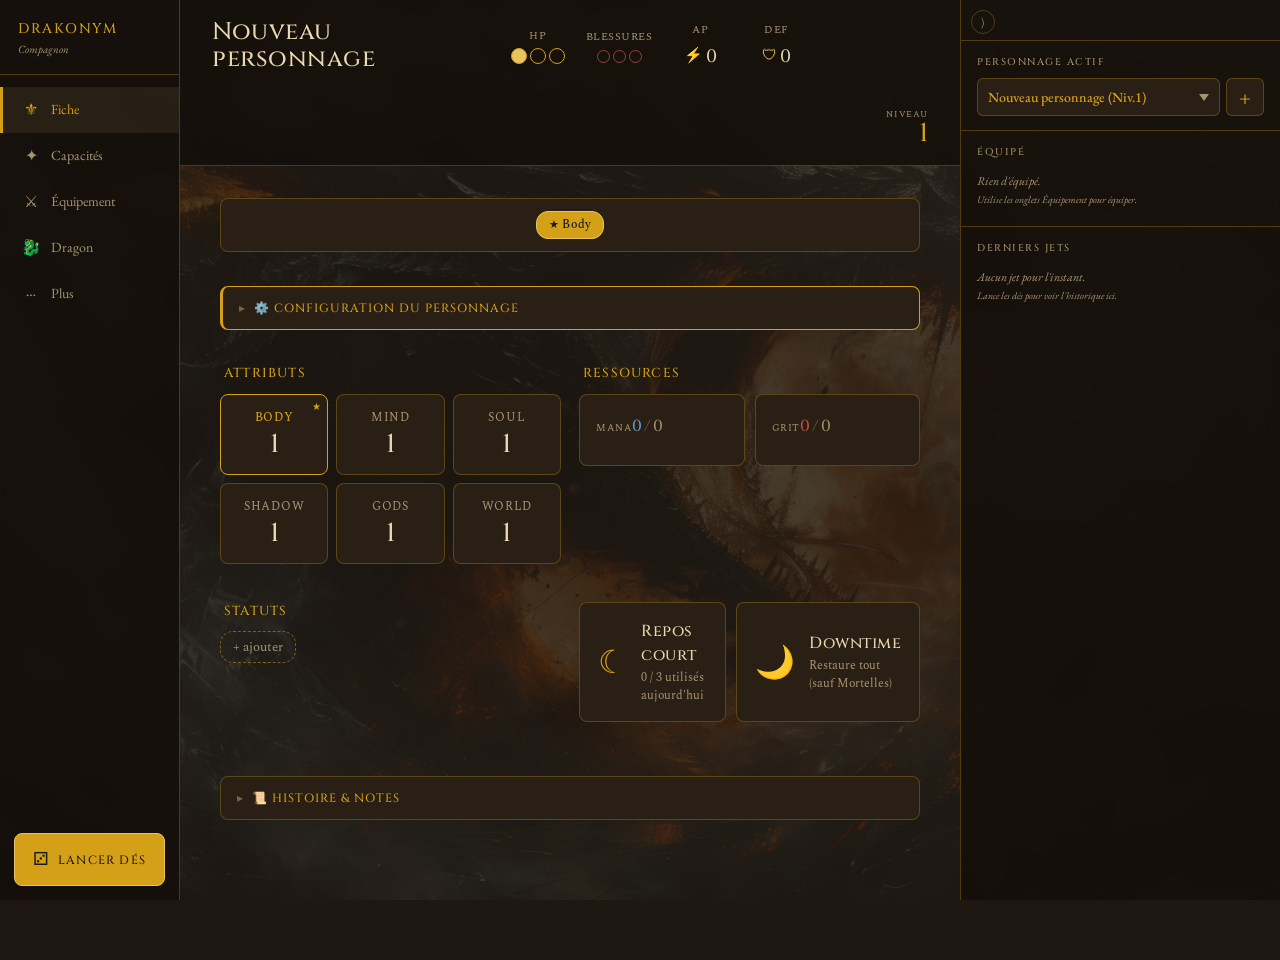
==== index.html @ bd5a8de1 "1.16.2" ====
<!DOCTYPE html>
<html lang="fr">
<head>
    <meta charset="UTF-8">
    <meta name="viewport" content="width=device-width, initial-scale=1.0, maximum-scale=1.0, user-scalable=no, viewport-fit=cover">
    <meta name="theme-color" content="#1f1812" media="(prefers-color-scheme: dark)">
    <meta name="theme-color" content="#f0e3c2" media="(prefers-color-scheme: light)">
    <meta name="description" content="Compagnon mobile pour gérer ta fiche de personnage Drakonym en pleine session.">

    <!-- iOS PWA -->
    <meta name="apple-mobile-web-app-capable" content="yes">
    <meta name="mobile-web-app-capable" content="yes">
    <meta name="apple-mobile-web-app-status-bar-style" content="black-translucent">
    <meta name="apple-mobile-web-app-title" content="Drakonym">
    <link rel="apple-touch-icon" href="icons/icon-192.png">
    <link rel="apple-touch-icon" sizes="152x152" href="icons/icon-152.png">
    <link rel="apple-touch-icon" sizes="192x192" href="icons/icon-192.png">

    <!-- PWA Manifest -->
    <link rel="manifest" href="manifest.json">
    <link rel="icon" type="image/png" href="icons/icon-128.png">
    <link rel="apple-touch-icon" href="icons/icon-152.png">

    <!-- Polices -->
    <link rel="preconnect" href="https://fonts.googleapis.com">
    <link rel="preconnect" href="https://fonts.gstatic.com" crossorigin>
    <link href="https://fonts.googleapis.com/css2?family=Cinzel:wght@400;500;600;700&family=EB+Garamond:ital,wght@0,400;0,500;1,400&family=Spectral:wght@400;500;600&display=swap" rel="stylesheet">

    <link rel="stylesheet" href="style.css">

    <title>Drakonym Compagnon</title>
</head>
<body>

    <!-- Background layer (vrai div HTML pour fix iOS Safari position:fixed) -->
    <div class="bg-fixed-image" aria-hidden="true"></div>
    <div class="bg-fixed-overlay" aria-hidden="true"></div>

    <div class="app-layout">

        <!-- ════════════════════════════════════════════════
             SIDEBAR GAUCHE (desktop uniquement)
             ════════════════════════════════════════════════ -->
        <aside class="desktop-sidebar desktop-sidebar-left" id="desktop-sidebar-left" aria-label="Navigation principale">
            <div class="desktop-brand">
                <span class="desktop-brand-name">Drakonym</span>
                <span class="desktop-brand-sub">Compagnon</span>
            </div>
            <nav class="desktop-nav" role="tablist">
                <button class="desktop-nav-btn active" type="button" data-desktop-tab="fiche">
                    <span class="desktop-nav-glyph" aria-hidden="true">⚜</span>
                    <span class="desktop-nav-label">Fiche</span>
                </button>
                <button class="desktop-nav-btn" type="button" data-desktop-tab="capacites">
                    <span class="desktop-nav-glyph" aria-hidden="true">✦</span>
                    <span class="desktop-nav-label">Capacités</span>
                </button>
                <button class="desktop-nav-btn" type="button" data-desktop-tab="equipement">
                    <span class="desktop-nav-glyph" aria-hidden="true">⚔</span>
                    <span class="desktop-nav-label">Équipement</span>
                </button>
                <button class="desktop-nav-btn" type="button" data-desktop-tab="dragon">
                    <span class="desktop-nav-glyph" aria-hidden="true">🐉</span>
                    <span class="desktop-nav-label">Dragon</span>
                </button>
                <button class="desktop-nav-btn" type="button" data-desktop-tab="plus">
                    <span class="desktop-nav-glyph" aria-hidden="true">⋯</span>
                    <span class="desktop-nav-label">Plus</span>
                </button>
            </nav>
            <button class="desktop-dice-btn" type="button" id="desktop-dice-btn">
                <span class="desktop-dice-icon" aria-hidden="true">⚂</span>
                <span class="desktop-dice-label">Lancer dés</span>
            </button>
        </aside>

        <div class="app-shell">

        <!-- ════════════════════════════════════════════════
             VITAL BAR — toujours visible en haut
             ════════════════════════════════════════════════ -->
        <header class="vital-bar" id="vital-bar">
            <div class="vital-identity">
                <div class="vital-name" id="vital-name">—</div>
                <div class="vital-subtitle" id="vital-subtitle">—</div>
            </div>
            <div class="vital-level">
                <span class="vital-level-label">NIVEAU</span>
                <span class="vital-level-value" id="vital-level">5</span>
            </div>

            <div class="vital-stats">
                <button class="vital-stat" data-action="hp" type="button" aria-label="Modifier les Points de Héros">
                    <span class="vital-stat-label">HP</span>
                    <span class="vital-stat-icons" id="vital-hp-display">
                        <span class="hp-pip filled"></span>
                        <span class="hp-pip filled"></span>
                        <span class="hp-pip"></span>
                    </span>
                </button>

                <button class="vital-stat" data-action="wounds" type="button" aria-label="Modifier les Blessures">
                    <span class="vital-stat-label">BLESSURES</span>
                    <span class="vital-stat-icons" id="vital-wounds-display">
                        <span class="wound-pip filled" data-tier="light"></span>
                        <span class="wound-pip" data-tier="heavy"></span>
                        <span class="wound-pip" data-tier="deadly"></span>
                    </span>
                </button>

                <button class="vital-stat" data-action="ap" type="button" aria-label="Modifier les Action Points">
                    <span class="vital-stat-label">AP</span>
                    <span class="vital-stat-value">
                        <i class="vital-ico" aria-hidden="true">⚡</i>
                        <span id="vital-ap">4</span>
                    </span>
                </button>

                <button class="vital-stat" data-action="defense" type="button" aria-label="Modifier la Défense">
                    <span class="vital-stat-label">DEF</span>
                    <span class="vital-stat-value">
                        <i class="vital-ico" aria-hidden="true">🛡</i>
                        <span id="vital-defense">14</span>
                    </span>
                </button>
            </div>
        </header>

        <!-- ════════════════════════════════════════════════
             CONTENU PRINCIPAL — sections, une visible à la fois
             ════════════════════════════════════════════════ -->
        <main class="content" id="content">

            <!-- Onglet : FICHE -->
            <section class="tab-section active" id="section-fiche" data-tab="fiche">

                <!-- IDENTITÉ -->
                <div class="card identity-card">
                    <div class="identity-tags" id="identity-tags">
                        <!-- généré par JS -->
                    </div>
                </div>

                <!-- CONFIGURATION DU PERSONNAGE (création / level up / perks qui étendent) -->
                <details class="config-block">
                    <summary class="config-summary">⚙️ Configuration du personnage</summary>
                    <div class="config-content">
                        <p class="config-hint">📝 Modifie ici les valeurs qui changent rarement : à la création, au level up, ou quand un perk étend tes capacités.</p>

                        <h4 class="config-subtitle">Identité</h4>
                        <div class="config-grid-2">
                            <div class="config-field">
                                <label class="config-label">Nom</label>
                                <input type="text" id="cfg-nom" class="config-input" maxlength="40">
                            </div>
                            <div class="config-field">
                                <label class="config-label">Niveau</label>
                                <input type="number" id="cfg-niveau" class="config-input" min="1" max="20">
                            </div>
                            <div class="config-field">
                                <label class="config-label">Kin</label>
                                <input type="text" id="cfg-kin" class="config-input" maxlength="30" placeholder="Ex: Drakari, Elfe">
                            </div>
                            <div class="config-field">
                                <label class="config-label">Classe</label>
                                <input type="text" id="cfg-classe" class="config-input" maxlength="30" placeholder="Ex: Mage, Guerrier">
                            </div>
                            <div class="config-field">
                                <label class="config-label">Voie</label>
                                <input type="text" id="cfg-voie" class="config-input" maxlength="30" placeholder="Ex: Bloodthirster, Codexian">
                            </div>
                            <div class="config-field">
                                <label class="config-label">Carrière</label>
                                <input type="text" id="cfg-carriere" class="config-input" maxlength="30" placeholder="Ex: Voyageuse, Forgeronne">
                            </div>
                            <div class="config-field config-field-wide">
                                <label class="config-label">Attribut Principal</label>
                                <select id="cfg-primary" class="config-select">
                                    <option value="Body">Body</option>
                                    <option value="Mind">Mind</option>
                                    <option value="Soul">Soul</option>
                                    <option value="Shadow">Shadow</option>
                                    <option value="Gods">Gods</option>
                                    <option value="World">World</option>
                                </select>
                            </div>
                        </div>

                        <h4 class="config-subtitle">Attributs (1-5)</h4>
                        <div class="config-grid-3">
                            <div class="config-field">
                                <label class="config-label">Body</label>
                                <input type="number" id="cfg-attr-Body" class="config-input" min="0" max="10">
                            </div>
                            <div class="config-field">
                                <label class="config-label">Mind</label>
                                <input type="number" id="cfg-attr-Mind" class="config-input" min="0" max="10">
                            </div>
                            <div class="config-field">
                                <label class="config-label">Soul</label>
                                <input type="number" id="cfg-attr-Soul" class="config-input" min="0" max="10">
                            </div>
                            <div class="config-field">
                                <label class="config-label">Shadow</label>
                                <input type="number" id="cfg-attr-Shadow" class="config-input" min="0" max="10">
                            </div>
                            <div class="config-field">
                                <label class="config-label">Gods</label>
                                <input type="number" id="cfg-attr-Gods" class="config-input" min="0" max="10">
                            </div>
                            <div class="config-field">
                                <label class="config-label">World</label>
                                <input type="number" id="cfg-attr-World" class="config-input" min="0" max="10">
                            </div>
                        </div>

                        <h4 class="config-subtitle">Pools maximum</h4>

                        <!-- HP max + son hint -->
                        <div class="config-field-with-hint">
                            <div class="config-field">
                                <label class="config-label">HP max</label>
                                <input type="number" id="cfg-hp-max" class="config-input" min="1" max="10">
                            </div>
                            <p class="config-input-hint">💡 <strong>HP</strong> : démarre à 1 par session, max 3 (rulebook page 15). Extensible via le Perk <em>Deep Reserves</em>.</p>
                        </div>

                        <!-- Mana / Grit / Défense / Armure -->
                        <div class="config-grid-2">
                            <div class="config-field">
                                <label class="config-label">Mana max</label>
                                <input type="number" id="cfg-mana-max" class="config-input" min="0" max="50">
                            </div>
                            <div class="config-field">
                                <label class="config-label">Grit max</label>
                                <input type="number" id="cfg-grit-max" class="config-input" min="0" max="50">
                            </div>
                            <div class="config-field">
                                <label class="config-label">Défense max</label>
                                <input type="number" id="cfg-defense-max" class="config-input" min="0" max="50">
                            </div>
                            <div class="config-field">
                                <label class="config-label">Armure (bonus)</label>
                                <input type="number" id="cfg-armure" class="config-input" min="0" max="10">
                            </div>
                        </div>

                        <!-- Bonus magique + son hint -->
                        <div class="config-field-with-hint">
                            <div class="config-field">
                                <label class="config-label">Bonus magique</label>
                                <input type="number" id="cfg-spell-bonus" class="config-input" min="0" max="5">
                            </div>
                            <p class="config-input-hint">💡 <strong>Bonus magique</strong> : vient de ton Focus magique équipé (Orbe = +2, Bâton/Grimoire/Baguette = +1, sans focus = 0). Ajoute aussi les bonus permanents de tes Perks (ex : <em>Aspect Affinity</em>).</p>
                        </div>

                        <h4 class="config-subtitle">Niveaux de Blessures (extensibles via Perks)</h4>
                        <p class="config-hint-small">Ex : le Perk <em>Loyal to the Last</em> = +1 case par tier (donc 4/4/4 au lieu de 3/3/3).</p>
                        <div class="config-grid-3">
                            <div class="config-field">
                                <label class="config-label">Légères max</label>
                                <input type="number" id="cfg-light-max" class="config-input" min="1" max="10">
                            </div>
                            <div class="config-field">
                                <label class="config-label">Graves max</label>
                                <input type="number" id="cfg-heavy-max" class="config-input" min="1" max="10">
                            </div>
                            <div class="config-field">
                                <label class="config-label">Mortelles max</label>
                                <input type="number" id="cfg-deadly-max" class="config-input" min="1" max="10">
                            </div>
                        </div>
                    </div>
                </details>

                <!-- ATTRIBUTS -->
                <div class="block">
                    <h3 class="block-title">Attributs</h3>
                    <div class="attributes-grid" id="attributes-grid">
                        <!-- généré par JS -->
                    </div>
                </div>

                <!-- RESSOURCES (Mana + Grit) -->
                <div class="block">
                    <h3 class="block-title">Ressources</h3>
                    <div class="resources-row">
                        <button class="resource-card" id="resource-mana" type="button" aria-label="Modifier le Mana">
                            <div class="resource-header">
                                <span class="resource-label">Mana</span>
                                <span class="resource-value">
                                    <span class="resource-current mana" id="mana-current">8</span><span class="resource-sep">/</span><span class="resource-max" id="mana-max">12</span>
                                </span>
                            </div>
                            <div class="resource-bar">
                                <div class="resource-bar-fill mana" id="mana-bar"></div>
                            </div>
                        </button>
                        <button class="resource-card" id="resource-grit" type="button" aria-label="Modifier le Grit">
                            <div class="resource-header">
                                <span class="resource-label">Grit</span>
                                <span class="resource-value">
                                    <span class="resource-current grit" id="grit-current">4</span><span class="resource-sep">/</span><span class="resource-max" id="grit-max">6</span>
                                </span>
                            </div>
                            <div class="resource-bar">
                                <div class="resource-bar-fill grit" id="grit-bar"></div>
                            </div>
                        </button>
                    </div>
                </div>

                <!-- STATUSES -->
                <div class="block">
                    <h3 class="block-title">Statuts</h3>
                    <div class="statuses-chips" id="statuses-chips">
                        <!-- généré par JS, avec bouton "+ ajouter" à la fin -->
                    </div>
                </div>

                <!-- ACTIONS RAPIDES (Repos court + Downtime) -->
                <div class="block">
                    <div class="action-buttons-row">
                        <button class="action-button short-rest-btn" id="btn-short-rest" type="button">
                            <span class="action-icon" aria-hidden="true">☾</span>
                            <span class="action-text">
                                <span class="action-title">Repos court</span>
                                <span class="action-subtitle" id="short-rests-info">0 / 3 utilisés aujourd'hui</span>
                            </span>
                        </button>
                        <button class="action-button downtime-btn" id="btn-downtime" type="button">
                            <span class="action-icon" aria-hidden="true">🌙</span>
                            <span class="action-text">
                                <span class="action-title">Downtime</span>
                                <span class="action-subtitle">Restaure tout (sauf Mortelles)</span>
                            </span>
                        </button>
                    </div>
                </div>

                <!-- HISTOIRE & NOTES (collapsible) -->
                <details class="histoire-block">
                    <summary class="histoire-summary">📜 Histoire &amp; Notes</summary>
                    <div class="histoire-content">
                        <div class="histoire-row">
                            <label class="histoire-label">👁 Apparence</label>
                            <textarea id="fiche-apparence" class="histoire-input" rows="3" placeholder="Apparence physique, vêtements, traits distinctifs…"></textarea>
                        </div>
                        <div class="histoire-row">
                            <label class="histoire-label">📖 Histoire / Background</label>
                            <textarea id="fiche-histoire" class="histoire-input" rows="5" placeholder="D'où vient ton perso, ce qui l'a façonné, ses motivations…"></textarea>
                        </div>
                        <div class="histoire-row">
                            <label class="histoire-label">🤝 Liens &amp; relations</label>
                            <textarea id="fiche-liens" class="histoire-input" rows="3" placeholder="Alliés, ennemis, famille, contacts…"></textarea>
                        </div>
                        <div class="histoire-row">
                            <label class="histoire-label">📝 Notes libres</label>
                            <textarea id="fiche-notes" class="histoire-input" rows="4" placeholder="Tout ce que tu veux retenir : journal de session, idées RP, plans futurs…"></textarea>
                        </div>
                    </div>
                </details>

            </section>

            <!-- Onglet : CAPACITÉS -->
            <section class="tab-section" id="section-capacites" data-tab="capacites">
                <!-- Barre de sous-onglets (Perks / Sorts / Techniques / Wild) -->
                <div class="subtabs-bar" role="tablist" data-scope="capacites">
                    <button class="subtab active" type="button" data-subtab="perks" aria-selected="true">
                        <span class="subtab-icon">💪</span>
                        <span class="subtab-text">Perks</span>
                    </button>
                    <button class="subtab" type="button" data-subtab="sorts" aria-selected="false">
                        <span class="subtab-icon">✨</span>
                        <span class="subtab-text">Sorts</span>
                    </button>
                    <button class="subtab" type="button" data-subtab="techniques" aria-selected="false">
                        <span class="subtab-icon">⚔️</span>
                        <span class="subtab-text">Tech.</span>
                    </button>
                    <button class="subtab" type="button" data-subtab="wild_perks" aria-selected="false">
                        <span class="subtab-icon">⚡</span>
                        <span class="subtab-text">Wild</span>
                    </button>
                </div>

                <!-- Sous-section : PERKS -->
                <div class="subtab-section active" id="subsection-perks" data-subtab="perks">
                    <div class="capacites-header">
                        <p class="capacites-count">Perks &amp; Capacités · <span id="count-perks">0</span></p>
                        <button class="btn-add-capacite" type="button" data-list="perks">+ Ajouter</button>
                    </div>
                    <div class="capacites-list" id="list-perks"></div>
                </div>

                <!-- Sous-section : SORTS -->
                <div class="subtab-section" id="subsection-sorts" data-subtab="sorts">
                    <div class="capacites-header">
                        <p class="capacites-count">Sorts (Mana) · <span id="count-sorts">0</span></p>
                        <button class="btn-add-capacite" type="button" data-list="sorts">+ Ajouter</button>
                    </div>
                    <div class="capacites-list" id="list-sorts"></div>
                </div>

                <!-- Sous-section : TECHNIQUES -->
                <div class="subtab-section" id="subsection-techniques" data-subtab="techniques">
                    <div class="capacites-header">
                        <p class="capacites-count">Techniques Martiales (Grit) · <span id="count-techniques">0</span></p>
                        <button class="btn-add-capacite" type="button" data-list="techniques">+ Ajouter</button>
                    </div>
                    <div class="capacites-list" id="list-techniques"></div>
                </div>

                <!-- Sous-section : WILD PERKS -->
                <div class="subtab-section" id="subsection-wild_perks" data-subtab="wild_perks">
                    <div class="capacites-header">
                        <p class="capacites-count">Wild Perks · <span id="count-wild_perks">0</span></p>
                        <div class="capacites-header-actions">
                            <button class="btn-restore-wild" type="button" id="btn-restore-wild" title="Restaurer toutes les Wild Perks">↻</button>
                            <button class="btn-add-capacite" type="button" data-list="wild_perks">+ Ajouter</button>
                        </div>
                    </div>
                    <p class="capacites-hint">⚡ Bursts uniques donnés par le Herald, à utiliser pour des moments épiques. Une fois utilisée, l'effet disparaît (sauf si le Herald décide autrement).</p>
                    <div class="capacites-list" id="list-wild_perks"></div>
                </div>
            </section>

            <!-- Onglet : ÉQUIPEMENT -->
            <section class="tab-section" id="section-equipement" data-tab="equipement">

                <!-- Header : Sous-onglets + Compteur Draviks (côte à côte sur desktop) -->
                <div class="equipement-header-row">
                    <!-- Barre de sous-onglets (Armes / Armures / Outils) -->
                    <div class="subtabs-bar" role="tablist" data-scope="equipement">
                        <button class="subtab active" type="button" data-subtab="weapons" aria-selected="true">
                            <span class="subtab-icon">⚔️</span>
                            <span class="subtab-text">Armes</span>
                        </button>
                        <button class="subtab" type="button" data-subtab="armors" aria-selected="false">
                            <span class="subtab-icon">🛡️</span>
                            <span class="subtab-text">Armures</span>
                        </button>
                        <button class="subtab" type="button" data-subtab="tools" aria-selected="false">
                            <span class="subtab-icon">🎒</span>
                            <span class="subtab-text">Outils</span>
                        </button>
                    </div>

                    <!-- Compteur Draviks (la monnaie) -->
                    <button class="draviks-card" id="draviks-card" type="button">
                        <span class="draviks-icon">◈</span>
                        <span class="draviks-text">
                            <span class="draviks-label">Draviks</span>
                            <span class="draviks-value" id="draviks-value">0</span>
                        </span>
                        <span class="draviks-edit-hint">tap pour modifier</span>
                    </button>
                </div>

                <!-- Sous-section : ARMES -->
                <div class="subtab-section active" id="subsection-weapons" data-subtab="weapons">
                    <div class="capacites-header">
                        <p class="capacites-count">Armes &amp; Focuses · <span id="count-weapons">0</span></p>
                        <button class="btn-add-capacite" type="button" data-list="weapons">+ Ajouter</button>
                    </div>
                    <div class="capacites-list" id="list-weapons"></div>
                </div>

                <!-- Sous-section : ARMURES -->
                <div class="subtab-section" id="subsection-armors" data-subtab="armors">
                    <div class="capacites-header">
                        <p class="capacites-count">Armures &amp; Boucliers · <span id="count-armors">0</span></p>
                        <button class="btn-add-capacite" type="button" data-list="armors">+ Ajouter</button>
                    </div>
                    <div class="capacites-list" id="list-armors"></div>
                </div>

                <!-- Sous-section : OUTILS -->
                <div class="subtab-section" id="subsection-tools" data-subtab="tools">
                    <div class="capacites-header">
                        <p class="capacites-count">Outils &amp; Items · <span id="count-tools">0</span></p>
                        <button class="btn-add-capacite" type="button" data-list="tools">+ Ajouter</button>
                    </div>
                    <div class="capacites-list" id="list-tools"></div>
                </div>

            </section>

            <!-- Onglet : DRAGON -->
            <section class="tab-section" id="section-dragon" data-tab="dragon">

                <!-- Carte d'identité du dragon (toujours visible) -->
                <div class="dragon-identity-card">
                    <div class="dragon-id-row dragon-id-name-row">
                        <input type="text" id="dragon-nom" class="dragon-id-name" placeholder="Nom du dragon" maxlength="30">
                    </div>
                    <div class="dragon-id-row dragon-id-meta">
                        <select id="dragon-family" class="dragon-id-select">
                            <option value="">Famille…</option>
                            <option value="Astral">Astral</option>
                            <option value="Aura">Aura</option>
                            <option value="Mirror">Mirror</option>
                            <option value="Moon">Moon</option>
                            <option value="Pyre">Pyre</option>
                            <option value="Shard">Shard</option>
                            <option value="Storm">Storm</option>
                            <option value="Sun">Sun</option>
                            <option value="Half-Dragon">Half-Dragon</option>
                        </select>
                        <select id="dragon-stage" class="dragon-id-select">
                            <option value="Hatchling">Hatchling (Lvl 1, PL 6)</option>
                            <option value="Juvenile">Juvenile (Lvl 2, PL 9)</option>
                            <option value="Mature">Mature (Lvl 4, PL 12)</option>
                            <option value="Elder">Elder (Lvl 6, PL 15)</option>
                            <option value="Mythic">Mythic (Lvl 8, PL 18)</option>
                        </select>
                    </div>
                </div>

                <!-- CONFIGURATION DU DRAGON (création / level up / changements) -->
                <details class="config-block">
                    <summary class="config-summary">⚙️ Configuration du dragon</summary>
                    <div class="config-content">
                        <p class="config-hint">📝 Modifie ici toutes les valeurs du dragon : attributs, PL max, vitesse, armure, souffle.</p>

                        <h4 class="config-subtitle">Attributs (1-5)</h4>
                        <div class="config-grid-3">
                            <div class="config-field">
                                <label class="config-label">Body</label>
                                <input type="number" id="cfg-d-body" class="config-input" min="0" max="10">
                            </div>
                            <div class="config-field">
                                <label class="config-label">Mind</label>
                                <input type="number" id="cfg-d-mind" class="config-input" min="0" max="10">
                            </div>
                            <div class="config-field">
                                <label class="config-label">Soul</label>
                                <input type="number" id="cfg-d-soul" class="config-input" min="0" max="10">
                            </div>
                        </div>

                        <h4 class="config-subtitle">Points de Lien &amp; vitesse</h4>
                        <div class="config-grid-3">
                            <div class="config-field">
                                <label class="config-label">PL actuel</label>
                                <input type="number" id="cfg-d-bp-cur" class="config-input" min="0" max="50">
                            </div>
                            <div class="config-field">
                                <label class="config-label">PL max</label>
                                <input type="number" id="cfg-d-bp-max" class="config-input" min="0" max="50">
                            </div>
                            <div class="config-field">
                                <label class="config-label">Vitesse</label>
                                <input type="number" id="cfg-d-speed" class="config-input" min="0" max="20">
                            </div>
                        </div>
                        <p class="config-hint-small">Cap suggéré par stage : Hatchling=6 · Juvenile=9 · Mature=12 · Elder=15 · Mythic=18</p>

                        <h4 class="config-subtitle">Armure (bonus pour les Défense)</h4>
                        <div class="config-grid-3">
                            <div class="config-field">
                                <label class="config-label">Armure (bonus)</label>
                                <input type="number" id="cfg-d-armor" class="config-input" min="0" max="10">
                            </div>
                        </div>
                        <p class="config-hint-small">Bonus d'armure additionnel (en plus des armures équipées). Def = Armures + Body + ½ niveau joueur.</p>
                    </div>
                </details>

                <!-- Sous-onglets : Stats / Capacités / Équipement -->
                <div class="subtabs-bar" role="tablist" data-scope="dragon">
                    <button class="subtab active" type="button" data-subtab="dstats" aria-selected="true">
                        <span class="subtab-icon">📊</span>
                        <span class="subtab-text">Stats</span>
                    </button>
                    <button class="subtab" type="button" data-subtab="dperks" aria-selected="false">
                        <span class="subtab-icon">🔗</span>
                        <span class="subtab-text">Bond Perks</span>
                    </button>
                    <button class="subtab" type="button" data-subtab="dgear" aria-selected="false">
                        <span class="subtab-icon">⚔️</span>
                        <span class="subtab-text">Équipement</span>
                    </button>
                </div>

                <!-- Sous-section : STATS -->
                <div class="subtab-section active" id="subsection-dstats" data-subtab="dstats">

                    <!-- Attributs Body / Mind / Soul -->
                    <h3 class="dragon-section-title">⚜ Attributs</h3>
                    <div class="dragon-attrs-grid">
                        <button type="button" class="attribute-cell" data-dattr="Body">
                            <span class="attribute-name">Body</span>
                            <span class="attribute-value" id="dragon-attr-Body">1</span>
                        </button>
                        <button type="button" class="attribute-cell" data-dattr="Mind">
                            <span class="attribute-name">Mind</span>
                            <span class="attribute-value" id="dragon-attr-Mind">1</span>
                        </button>
                        <button type="button" class="attribute-cell" data-dattr="Soul">
                            <span class="attribute-name">Soul</span>
                            <span class="attribute-value" id="dragon-attr-Soul">1</span>
                        </button>
                    </div>

                    <!-- Points de Lien + Défense calculé -->
                    <div class="dragon-resources-grid">
                        <button type="button" class="resource-card" id="dragon-bp-card">
                            <span class="resource-icon">🔗</span>
                            <span class="resource-text">
                                <span class="resource-label">Points de Lien</span>
                                <span class="resource-value">
                                    <span id="dragon-bp-current">0</span>
                                    <span class="resource-sep">/</span>
                                    <span id="dragon-bp-max">6</span>
                                </span>
                            </span>
                        </button>
                        <div class="resource-card resource-readonly">
                            <span class="resource-icon">🛡</span>
                            <span class="resource-text">
                                <span class="resource-label">Défense</span>
                                <span class="resource-value" id="dragon-ds-value">0</span>
                            </span>
                            <span class="resource-formula" id="dragon-ds-formula">Armure + Body + ½ Niv</span>
                        </div>
                    </div>

                    <!-- Vitesse -->
                    <div class="dragon-speed-row">
                        <label class="dragon-speed-label">⚡ Vitesse</label>
                        <input type="number" id="dragon-speed" class="dragon-speed-input" min="0" max="20" value="6">
                        <span class="dragon-speed-hint">cases / round</span>
                    </div>

                    <!-- Breath Weapon -->
                    <h3 class="dragon-section-title">🔥 Souffle</h3>
                    <button type="button" class="breath-card" id="breath-card">
                        <div class="breath-card-header">
                            <span class="breath-element" id="breath-element-display">— Aucun —</span>
                            <span class="breath-shape" id="breath-shape-display">Cône</span>
                            <span class="breath-charges-pill">
                                <span id="breath-charges-current">0</span>/<span id="breath-charges-max">1</span>
                            </span>
                        </div>
                        <div class="breath-card-body">
                            <p class="breath-description" id="breath-description-display">— Tap pour configurer —</p>
                            <p class="breath-effect" id="breath-effect-display"></p>
                            <p class="breath-formula">Pool : Dragon Soul + Player Primary</p>
                        </div>
                    </button>
                    <div class="breath-actions">
                        <button type="button" class="capacite-action-btn primary" id="btn-breath-launch">🐉 Lancer le souffle</button>
                        <button type="button" class="capacite-action-btn" id="btn-breath-recharge">↻ Recharger</button>
                    </div>

                    <!-- Pillars -->
                    <h3 class="dragon-section-title">💞 Piliers</h3>
                    <div class="pillars-grid">
                        <div class="pillar-row">
                            <label class="pillar-label">❤️ Amour</label>
                            <textarea id="dragon-love" class="pillar-input" rows="2" placeholder="Ce qui apaise ou réjouit ton dragon"></textarea>
                        </div>
                        <div class="pillar-row">
                            <label class="pillar-label">😨 Peur</label>
                            <textarea id="dragon-fear" class="pillar-input" rows="2" placeholder="Ce qui le tourmente ou l'effraie"></textarea>
                        </div>
                        <div class="pillar-row">
                            <label class="pillar-label">⚡ Instinct</label>
                            <textarea id="dragon-instinct" class="pillar-input" rows="2" placeholder="Ce qu'il fait sans réfléchir"></textarea>
                        </div>
                    </div>

                </div>

                <!-- Sous-section : BOND PERKS -->
                <div class="subtab-section" id="subsection-dperks" data-subtab="dperks">
                    <div class="capacites-header">
                        <p class="capacites-count">Bond Perks &amp; Family Perks · <span id="count-dperks">0</span></p>
                        <button class="btn-add-capacite" type="button" data-list="dperks">+ Ajouter</button>
                    </div>
                    <p class="capacites-hint">🔗 Ajoute ici les Bond Perks (génériques) et les Family Perks (Core/Minor/Major) propres à la famille de ton dragon. Tu peux marquer les "once per scene" comme utilisées.</p>
                    <div class="capacites-list" id="list-dperks"></div>
                </div>

                <!-- Sous-section : ÉQUIPEMENT DRAGON -->
                <div class="subtab-section" id="subsection-dgear" data-subtab="dgear">
                    <div class="capacites-header">
                        <p class="capacites-count">Armes du dragon · <span id="count-dweapons">0</span></p>
                        <button class="btn-add-capacite" type="button" data-list="dweapons">+ Ajouter</button>
                    </div>
                    <div class="capacites-list" id="list-dweapons"></div>

                    <div class="capacites-header" style="margin-top: 16px;">
                        <p class="capacites-count">Armures du dragon · <span id="count-darmors">0</span></p>
                        <button class="btn-add-capacite" type="button" data-list="darmors">+ Ajouter</button>
                    </div>
                    <div class="capacites-list" id="list-darmors"></div>
                </div>

            </section>

            <!-- Onglet : PLUS -->
            <section class="tab-section" id="section-plus" data-tab="plus">
                <div class="plus-tab-content">
                    <h2 class="placeholder-title">Plus</h2>

                    <div class="settings-block">
                        <h3 class="settings-block-title">📋 Mes fiches</h3>
                        <p class="settings-info">Gère plusieurs personnages. La fiche active est en doré.</p>
                        <div class="fiches-list" id="fiches-list"></div>
                        <div class="fiches-actions">
                            <button type="button" class="settings-btn" id="btn-fiche-new">+ Nouvelle fiche</button>
                            <button type="button" class="settings-btn" id="btn-fiche-duplicate">⎘ Dupliquer la fiche active</button>
                        </div>
                    </div>

                    <div class="settings-block">
                        <h3 class="settings-block-title">💾 Sauvegarde &amp; transfert</h3>
                        <p class="settings-info">Exporte ta fiche en JSON pour la sauvegarder ou la transférer entre PC et téléphone.</p>
                        <div class="fiches-actions">
                            <button type="button" class="settings-btn" id="btn-export-active">⇩ Exporter la fiche active</button>
                            <button type="button" class="settings-btn" id="btn-export-all">⇩ Exporter toutes les fiches</button>
                            <button type="button" class="settings-btn" id="btn-import">⇧ Importer un fichier JSON</button>
                            <input type="file" id="import-file-input" accept=".json,application/json" hidden>
                        </div>
                    </div>

                    <div class="settings-block">
                        <h3 class="settings-block-title">Apparence</h3>
                        <div class="setting-row">
                            <span class="setting-label">Thème</span>
                            <div class="theme-toggle" role="group" aria-label="Sélection du thème">
                                <button type="button" class="theme-btn" data-theme="light">Parchemin</button>
                                <button type="button" class="theme-btn active" data-theme="dark">Nuit</button>
                                <button type="button" class="theme-btn" data-theme="auto">Auto</button>
                            </div>
                        </div>
                    </div>

                    <div class="settings-block">
                        <h3 class="settings-block-title">Sons</h3>
                        <div class="setting-row">
                            <span class="setting-label">🎲 Son des dés</span>
                            <button type="button" class="setting-toggle" id="btn-sound-dice" aria-pressed="true">
                                <span class="setting-toggle-on">Activé</span>
                                <span class="setting-toggle-off">Désactivé</span>
                            </button>
                        </div>
                        <p class="settings-info">Joue un son discret de dés roulés à chaque jet.</p>
                    </div>

                    <div class="settings-block" id="install-block">
                        <h3 class="settings-block-title">Installation</h3>
                        <p class="settings-info" id="install-status-hint">Vérification de la possibilité d'installer&hellip;</p>
                        <button id="btn-install" type="button" class="install-btn" hidden>
                            <span aria-hidden="true">⤓</span>
                            <span>Installer Drakonym Compagnon</span>
                        </button>
                        <details class="install-details">
                            <summary>Comment installer manuellement&nbsp;?</summary>
                            <div class="install-instructions">
                                <p><strong>iPhone / iPad (Safari)</strong>&nbsp;: tap le bouton Partager <span class="kbd">⤴</span> en bas, puis fais défiler et choisis <em>«&nbsp;Sur l'écran d'accueil&nbsp;»</em>.</p>
                                <p><strong>Android (Chrome)</strong>&nbsp;: menu <span class="kbd">⋮</span> en haut à droite, puis <em>«&nbsp;Installer l'application&nbsp;»</em> ou <em>«&nbsp;Ajouter à l'écran d'accueil&nbsp;»</em>.</p>
                                <p><strong>PC (Chrome / Edge)</strong>&nbsp;: petite icône <span class="kbd">⊕</span> dans la barre d'adresse, à droite de l'URL. Si invisible, menu <span class="kbd">⋮</span> → <em>«&nbsp;Installer Drakonym Compagnon&nbsp;»</em>.</p>
                                <p><strong>Firefox</strong>&nbsp;: pas de support PWA natif, juste un raccourci possible.</p>
                            </div>
                        </details>
                    </div>

                    <div class="settings-block">
                        <h3 class="settings-block-title">À propos</h3>
                        <p class="settings-info">
                            <strong>Drakonym Compagnon</strong> — v1.16.2 (Draviks compact)<br>
                            <span class="muted-small">Indépendant, publié sous DCL.</span>
                        </p>
                    </div>

                    <div class="settings-block">
                        <h3 class="settings-block-title">Crédits</h3>
                        <p class="settings-info">
                            Image de fond : <em>Black Dragon</em> par <strong>mythologyart</strong>, gracieusement mise à disposition via <a href="https://pixabay.com/illustrations/mythology-art-black-dragon-8808267/" target="_blank" rel="noopener noreferrer">Pixabay</a> sous licence libre d'utilisation.
                        </p>
                    </div>

                    <footer class="legal-footer">
                        <p>
                            Drakonym Compagnon is an independent product published under the
                            <a href="https://www.crossedpaths.co.uk/drakonym-creator" target="_blank" rel="noopener noreferrer">Drakonym Creator License (DCL)</a>
                            and is not affiliated with or endorsed by Crossed Paths Press.
                            Drakonym™, Akeroth™, and the Runebinder™ System are © 2025 Crossed Paths Press.
                        </p>
                        <p>
                            <a href="https://crossedpaths.itch.io/drakonym" target="_blank" rel="noopener noreferrer">Acheter le Core Rulebook</a> ·
                            <a href="https://sanctum.crossedpaths.co.uk/drakonym/" target="_blank" rel="noopener noreferrer">Compendium officiel</a>
                        </p>
                    </footer>
                </div>
            </section>

        </main>

        <!-- ════════════════════════════════════════════════
             FAB — bouton flottant lanceur de dés
             ════════════════════════════════════════════════ -->
        <button class="fab" id="fab-dice" type="button" aria-label="Lancer les dés">
            <span class="fab-glyph" aria-hidden="true">⚂</span>
        </button>

        <!-- ════════════════════════════════════════════════
             TABS — navigation 5 onglets en bas
             ════════════════════════════════════════════════ -->
        <nav class="tabs" role="tablist" aria-label="Navigation principale">
            <button type="button" class="tab active" data-tab="fiche" role="tab" aria-selected="true">
                <span class="tab-glyph" aria-hidden="true">▣</span>
                <span class="tab-label">Fiche</span>
            </button>
            <button type="button" class="tab" data-tab="capacites" role="tab" aria-selected="false">
                <span class="tab-glyph" aria-hidden="true">✦</span>
                <span class="tab-label">Capacités</span>
            </button>
            <button type="button" class="tab" data-tab="equipement" role="tab" aria-selected="false">
                <span class="tab-glyph" aria-hidden="true">⚔</span>
                <span class="tab-label">Équip.</span>
            </button>
            <button type="button" class="tab" data-tab="dragon" role="tab" aria-selected="false">
                <span class="tab-glyph" aria-hidden="true">🜂</span>
                <span class="tab-label">Dragon</span>
            </button>
            <button type="button" class="tab" data-tab="plus" role="tab" aria-selected="false">
                <span class="tab-glyph" aria-hidden="true">⋯</span>
                <span class="tab-label">Plus</span>
            </button>
        </nav>

        </div>

        <!-- ════════════════════════════════════════════════
             SIDEBAR DROITE (desktop uniquement)
             ════════════════════════════════════════════════ -->
        <aside class="desktop-sidebar desktop-sidebar-right" id="desktop-sidebar-right" aria-label="Panneau de jeu">

            <!-- Bouton pour cacher la sidebar -->
            <button type="button" class="desktop-sidebar-toggle" id="desktop-sidebar-toggle-hide" aria-label="Masquer ce panneau" title="Masquer">
                <span aria-hidden="true">⟩</span>
            </button>

            <!-- Persona switcher -->
            <div class="desktop-side-block">
                <div class="desktop-side-label">Personnage actif</div>
                <div class="desktop-persona-row">
                    <select class="desktop-persona-select" id="desktop-persona-select" aria-label="Sélectionner un personnage"></select>
                    <button type="button" class="desktop-persona-add" id="desktop-persona-add" title="Créer une nouvelle fiche" aria-label="Créer une fiche">+</button>
                </div>
            </div>

            <!-- Équipé -->
            <div class="desktop-side-block">
                <div class="desktop-side-label">Équipé</div>
                <div class="desktop-side-content" id="desktop-equipped">
                    <p class="desktop-side-empty">Rien d'équipé.</p>
                </div>
            </div>

            <!-- Derniers jets -->
            <div class="desktop-side-block desktop-side-block-grow">
                <div class="desktop-side-label">Derniers jets</div>
                <div class="desktop-side-content" id="desktop-rolls-log">
                    <p class="desktop-side-empty">Aucun jet pour l'instant.</p>
                </div>
            </div>

        </aside>

        <!-- Onglet réouverture sidebar droite (visible quand sidebar cachée) -->
        <button type="button" class="desktop-sidebar-show-tab" id="desktop-sidebar-toggle-show" aria-label="Afficher le panneau de jeu" title="Afficher le panneau">
            <span aria-hidden="true">⟨</span>
        </button>

    </div>

    <!-- ════════════════════════════════════════════════
         DICE MODAL — lanceur de dés plein écran
         ════════════════════════════════════════════════ -->
    <div class="dice-modal" id="dice-modal" hidden>
        <header class="dice-modal-header">
            <button class="dice-modal-icon-btn" id="dice-modal-close" type="button" aria-label="Fermer">✕</button>
            <h2 class="dice-modal-title" id="dice-modal-title">Lancer de dés</h2>
            <button class="dice-modal-icon-btn" id="dice-modal-history-btn" type="button" aria-label="Historique">⟳</button>
        </header>

        <div class="dice-modal-body" id="dice-modal-body">
            <!-- Vue config OU résultat OU historique injectée par JS -->
        </div>

        <footer class="dice-modal-footer" id="dice-modal-footer">
            <!-- Bouton "Lancer" injecté par JS quand on est sur la vue config -->
        </footer>
    </div>

    <!-- ════════════════════════════════════════════════
         BOTTOM SHEET — modale qui glisse depuis le bas
         ════════════════════════════════════════════════ -->
    <div class="bottom-sheet-backdrop" id="bottom-sheet-backdrop" hidden>>
        <div class="bottom-sheet" id="bottom-sheet" role="dialog" aria-modal="true" aria-labelledby="bottom-sheet-title">
            <div class="bottom-sheet-handle" aria-hidden="true"></div>
            <div class="bottom-sheet-header">
                <h3 class="bottom-sheet-title" id="bottom-sheet-title">Titre</h3>
                <button class="bottom-sheet-close" id="bottom-sheet-close" type="button" aria-label="Fermer">✕</button>
            </div>
            <div class="bottom-sheet-content" id="bottom-sheet-content">
                <!-- contenu injecté dynamiquement par JS -->
            </div>
        </div>
    </div>

    <!-- ════════════════════════════════════════════════
         TOAST — petit message éphémère en bas
         ════════════════════════════════════════════════ -->
    <div class="toast" id="toast" role="status" aria-live="polite"></div>

    <script src="app.js" defer></script>
</body>
</html>
---- style.css ----
/* ═══════════════════════════════════════════════════════════════
   DRAKONYM COMPAGNON — STYLE
   Vague 1 : variables, layout, Vital Bar, tabs, FAB, thèmes.
   ═══════════════════════════════════════════════════════════════ */


/* ─── VARIABLES : MODE PARCHEMIN (clair) ─────────────────────── */
:root,
:root[data-theme="light"] {
    /* Backgrounds */
    --bg:           #f7eed1;
    --bg-vital:     #ede0b8;
    --bg-card:      #fbf4dc;
    --bg-card-alt:  #f0e3c2;
    --bg-tabs:      #ede0b8;

    /* Text */
    --text:         #3d2817;
    --text-muted:   #7a6340;
    --text-subtle:  #a89570;

    /* Accents */
    --gold:         #b8860b;
    --gold-bright:  #d4a017;
    --crimson:      #8b2a2a;
    --crimson-bright: #c4523f;
    --shadow:       #5a3a6b;
    --shadow-bright: #8b5fa5;

    /* Bordures */
    --border:       rgba(184, 134, 11, 0.3);
    --border-strong: rgba(184, 134, 11, 0.5);

    /* Inversions pour textes sur fond doré */
    --on-gold:      #2a1810;

    /* Voile par-dessus l'image de fond (Parchemin : l'image étant sombre, on laisse plus de visibilité) */
    --bg-overlay:   rgba(247, 238, 209, 0.62);

    /* Version semi-transparente du fond Vital pour laisser passer le dragon (desktop) */
    --bg-vital-translucent: rgba(237, 224, 184, 0.74);
}

/* ─── VARIABLES : MODE NUIT (sombre) ─────────────────────────── */
:root[data-theme="dark"] {
    --bg:           #1f1812;
    --bg-vital:     #15100b;
    --bg-card:      #2a1f15;
    --bg-card-alt:  #1a1209;
    --bg-tabs:      #15100b;

    --text:         #e8d9b0;
    --text-muted:   #a89570;
    --text-subtle:  #7a6340;

    --gold:         #d4a017;
    --gold-bright:  #e8c460;
    --crimson:      #a83a30;
    --crimson-bright: #c4523f;
    --shadow:       #8b5fa5;
    --shadow-bright: #a575c2;

    --border:       rgba(212, 160, 23, 0.3);
    --border-strong: rgba(212, 160, 23, 0.5);

    --on-gold:      #1f1812;

    /* Voile sombre : dragon discret pour préserver la lisibilité */
    --bg-overlay:   rgba(31, 24, 18, 0.82);

    /* Version semi-transparente du fond Vital pour laisser passer le dragon (desktop) */
    --bg-vital-translucent: rgba(21, 16, 11, 0.92);
}

/* ─── MODE AUTO : suit le système si data-theme="auto" ──────── */
@media (prefers-color-scheme: dark) {
    :root[data-theme="auto"] {
        --bg:           #1f1812;
        --bg-vital:     #15100b;
        --bg-card:      #2a1f15;
        --bg-card-alt:  #1a1209;
        --bg-tabs:      #15100b;
        --text:         #e8d9b0;
        --text-muted:   #a89570;
        --text-subtle:  #7a6340;
        --gold:         #d4a017;
        --gold-bright:  #e8c460;
        --crimson:      #a83a30;
        --crimson-bright: #c4523f;
        --shadow:       #8b5fa5;
        --shadow-bright: #a575c2;
        --border:       rgba(212, 160, 23, 0.3);
        --border-strong: rgba(212, 160, 23, 0.5);
        --on-gold:      #1f1812;
        --bg-overlay:   rgba(31, 24, 18, 0.82);
        --bg-vital-translucent: rgba(21, 16, 11, 0.92);
    }
}


/* ─── RESET ET BASE ──────────────────────────────────────────── */
*, *::before, *::after { box-sizing: border-box; }

html, body {
    margin: 0;
    padding: 0;
    height: 100%;
    overscroll-behavior: none;
    -webkit-tap-highlight-color: transparent;
    -webkit-touch-callout: none;
}

body {
    background-color: var(--bg);
    color: var(--text);
    font-family: 'EB Garamond', Georgia, serif;
    font-size: 16px;
    line-height: 1.5;
    transition: background-color 200ms ease, color 200ms ease;
    position: relative;

    /* Safe area pour iPhone X+ (notch) */
    padding-top: env(safe-area-inset-top);
    padding-bottom: env(safe-area-inset-bottom);
}

/* Background layer : vrais divs HTML (plus fiable que pseudo-elements sur iOS Safari) */
.bg-fixed-image {
    position: fixed;
    top: 0;
    left: 0;
    width: 100vw;
    height: 100vh;
    height: 100dvh;
    background-image: url('dragon-bg.webp');
    background-size: cover;
    background-position: center center;
    background-repeat: no-repeat;
    z-index: -2;
    pointer-events: none;
    transform: translateZ(0);
    -webkit-transform: translate3d(0, 0, 0);
    will-change: transform;
    backface-visibility: hidden;
    -webkit-backface-visibility: hidden;
}
.bg-fixed-overlay {
    position: fixed;
    top: 0;
    left: 0;
    width: 100vw;
    height: 100vh;
    height: 100dvh;
    background: var(--bg-overlay);
    z-index: -1;
    pointer-events: none;
    transform: translateZ(0);
    -webkit-transform: translate3d(0, 0, 0);
}

/* Tous les contenus visibles passent au-dessus de l'overlay */
.app-layout, .dice-modal, .bottom-sheet-backdrop, .modal-overlay {
    position: relative;
    z-index: 1;
}

button {
    background: none;
    border: none;
    color: inherit;
    font: inherit;
    padding: 0;
    cursor: pointer;
    -webkit-tap-highlight-color: transparent;
}

a {
    color: var(--gold);
    text-decoration: none;
    border-bottom: 1px solid var(--border);
}
a:hover, a:focus { color: var(--gold-bright); }


/* ─── APP SHELL : layout principal ───────────────────────────── */
.app-shell {
    display: flex;
    flex-direction: column;
    min-height: 100vh;
    min-height: 100dvh; /* dynamic viewport pour mobile */
    max-width: 600px;
    margin: 0 auto;
    position: relative;
}


/* ═══════════════════════════════════════════════════════════════
   VITAL BAR — toujours visible en haut, identité + 4 stats vitales
   ═══════════════════════════════════════════════════════════════ */
.vital-bar {
    background: var(--bg-vital);
    border-bottom: 1px solid var(--border);
    padding: 10px 14px 12px;
    position: sticky;
    top: 0;
    z-index: 50;

    display: grid;
    grid-template-columns: 1fr auto;
    grid-template-rows: auto auto;
    grid-template-areas:
        "identity level"
        "stats stats";
    gap: 8px 12px;

    transition: background-color 200ms ease, border-color 200ms ease;
}

.vital-identity { grid-area: identity; min-width: 0; }
.vital-level    { grid-area: level; text-align: right; }
.vital-stats    { grid-area: stats; }

.vital-name {
    font-family: 'Cinzel', Georgia, serif;
    font-weight: 500;
    font-size: 18px;
    letter-spacing: 0.5px;
    line-height: 1.1;
    color: var(--text);
}

.vital-subtitle {
    font-family: 'Spectral', sans-serif;
    font-size: 10px;
    color: var(--text-muted);
    letter-spacing: 0.6px;
    margin-top: 2px;
    text-transform: uppercase;
}

.vital-level-label {
    display: block;
    font-family: 'Spectral', sans-serif;
    font-size: 9px;
    color: var(--text-muted);
    letter-spacing: 0.6px;
}

.vital-level-value {
    display: block;
    font-family: 'Cinzel', serif;
    font-size: 22px;
    font-weight: 500;
    color: var(--gold);
    line-height: 1;
}

.vital-stats {
    display: flex;
    align-items: center;
    justify-content: space-around;
    gap: 4px;
    padding-top: 8px;
    border-top: 1px solid var(--border);
}

.vital-stat {
    flex: 1;
    display: flex;
    flex-direction: column;
    align-items: center;
    gap: 4px;
    padding: 6px 2px;
    border-radius: 6px;
    transition: background-color 120ms ease;
    min-height: 44px; /* tap target */
}
.vital-stat:active { background: var(--bg-card-alt); }

.vital-stat-label {
    font-family: 'Spectral', sans-serif;
    font-size: 10px;
    color: var(--text-muted);
    letter-spacing: 0.5px;
}

.vital-stat-icons {
    display: flex;
    gap: 3px;
    align-items: center;
}

.vital-stat-value {
    display: flex;
    align-items: center;
    gap: 3px;
    font-family: 'Cinzel', serif;
    font-size: 16px;
    font-weight: 500;
    color: var(--text);
}

.vital-ico {
    font-style: normal;
    font-size: 13px;
    color: var(--gold-bright);
}

/* HP pips (étoiles) */
.hp-pip {
    width: 14px;
    height: 14px;
    background: transparent;
    border: 1.5px solid var(--gold);
    border-radius: 50%;
    transition: background-color 150ms ease;
}
.hp-pip.filled { background: var(--gold-bright); }

/* Wound pips (Light/Heavy/Deadly) */
.wound-pip {
    width: 11px;
    height: 11px;
    background: transparent;
    border: 1.5px solid var(--crimson);
    border-radius: 50%;
    transition: background-color 150ms ease;
}
.wound-pip.filled { background: var(--crimson-bright); }


/* ═══════════════════════════════════════════════════════════════
   CONTENT — sections d'onglets, une visible à la fois
   ═══════════════════════════════════════════════════════════════ */
.content {
    flex: 1;
    overflow-y: auto;
    overflow-x: hidden;
    -webkit-overflow-scrolling: touch;
    padding-bottom: 80px; /* place pour les tabs en bas */
}

.tab-section {
    display: none;
    padding: 24px 16px;
    animation: fadeInUp 200ms ease;
}
.tab-section.active { display: block; }

@keyframes fadeInUp {
    from { opacity: 0; transform: translateY(8px); }
    to   { opacity: 1; transform: translateY(0); }
}


/* ─── PLACEHOLDER — pour les onglets vides (Vague 1) ────────── */
.placeholder {
    text-align: center;
    padding: 48px 16px;
    color: var(--text-muted);
}

.placeholder-icon {
    font-size: 48px;
    margin-bottom: 16px;
    opacity: 0.6;
}

.placeholder-title {
    font-family: 'Cinzel', serif;
    font-size: 22px;
    font-weight: 500;
    color: var(--gold);
    margin: 0 0 12px;
    letter-spacing: 1px;
}

.placeholder-text {
    font-family: 'EB Garamond', serif;
    font-size: 16px;
    line-height: 1.6;
    margin: 0;
    color: var(--text-muted);
    max-width: 320px;
    margin-left: auto;
    margin-right: auto;
}


/* ─── ONGLET PLUS : settings, thème, légal ─────────────────── */
.plus-tab-content { max-width: 480px; margin: 0 auto; }

.settings-block {
    background: var(--bg-card);
    border: 1px solid var(--border);
    border-radius: 8px;
    padding: 16px;
    margin-bottom: 16px;
}

.settings-block-title {
    font-family: 'Cinzel', serif;
    font-size: 14px;
    font-weight: 500;
    color: var(--gold);
    letter-spacing: 1px;
    margin: 0 0 12px;
    text-transform: uppercase;
}

.setting-row {
    display: flex;
    align-items: center;
    justify-content: space-between;
    gap: 12px;
    flex-wrap: wrap;
}

.setting-label {
    font-family: 'Spectral', sans-serif;
    font-size: 14px;
    color: var(--text);
}

.settings-info {
    margin: 0;
    font-size: 14px;
    color: var(--text-muted);
    line-height: 1.5;
}

.muted-small {
    font-size: 12px;
    color: var(--text-subtle);
    font-style: italic;
}

/* Theme toggle (3 boutons côte à côte) */
.theme-toggle {
    display: inline-flex;
    background: var(--bg-card-alt);
    border: 1px solid var(--border);
    border-radius: 6px;
    padding: 2px;
}

.theme-btn {
    font-family: 'Spectral', sans-serif;
    font-size: 12px;
    color: var(--text-muted);
    padding: 6px 12px;
    border-radius: 4px;
    transition: background-color 150ms ease, color 150ms ease;
    min-height: 36px;
}

.theme-btn.active {
    background: var(--gold);
    color: var(--on-gold);
    font-weight: 500;
}

/* Toggle ON/OFF (utilisé pour son des dés, etc.) */
.setting-toggle {
    display: inline-flex;
    align-items: center;
    background: var(--bg-card-alt);
    border: 1px solid var(--border);
    border-radius: 6px;
    padding: 2px;
    cursor: pointer;
    transition: border-color 150ms ease;
}
.setting-toggle:hover { border-color: var(--gold-bright); }
.setting-toggle .setting-toggle-on,
.setting-toggle .setting-toggle-off {
    font-family: 'Spectral', sans-serif;
    font-size: 12px;
    padding: 6px 14px;
    border-radius: 4px;
    color: var(--text-muted);
    transition: background-color 150ms ease, color 150ms ease;
    min-height: 36px;
    display: inline-flex;
    align-items: center;
}
.setting-toggle[aria-pressed="true"] .setting-toggle-on {
    background: var(--gold);
    color: var(--on-gold);
    font-weight: 500;
}
.setting-toggle[aria-pressed="false"] .setting-toggle-off {
    background: var(--crimson, #8a3a30);
    color: #f5e8c5;
    font-weight: 500;
}

/* Footer légal */
.legal-footer {
    margin-top: 24px;
    padding: 16px;
    border-top: 1px solid var(--border);
    font-size: 11px;
    color: var(--text-subtle);
    line-height: 1.5;
    text-align: center;
}
.legal-footer p { margin: 0 0 8px; }
.legal-footer a {
    color: var(--text-muted);
    border-bottom-color: transparent;
}


/* ═══════════════════════════════════════════════════════════════
   FAB — bouton flottant lanceur de dés
   ═══════════════════════════════════════════════════════════════ */
.fab {
    position: fixed;
    right: 16px;
    bottom: 78px; /* au-dessus des tabs */
    width: 56px;
    height: 56px;
    border-radius: 50%;
    background: var(--gold);
    color: var(--on-gold);
    display: flex;
    align-items: center;
    justify-content: center;
    box-shadow: 0 4px 12px rgba(0, 0, 0, 0.25);
    z-index: 60;
    transition: transform 120ms ease, background-color 200ms ease;
}
.fab:active { transform: scale(0.92); }

.fab-glyph {
    font-size: 28px;
    line-height: 1;
}


/* ═══════════════════════════════════════════════════════════════
   TABS — navigation 5 onglets en bas (bottom nav)
   ═══════════════════════════════════════════════════════════════ */
.tabs {
    position: fixed;
    bottom: 0;
    left: 0;
    right: 0;
    max-width: 600px;
    margin: 0 auto;
    height: 64px;
    background: var(--bg-tabs);
    border-top: 1px solid var(--border);
    display: flex;
    align-items: center;
    justify-content: space-around;
    padding: 0 4px;
    padding-bottom: env(safe-area-inset-bottom);
    z-index: 55;
    transition: background-color 200ms ease, border-color 200ms ease;
}

.tab {
    flex: 1;
    height: 100%;
    display: flex;
    flex-direction: column;
    align-items: center;
    justify-content: center;
    gap: 2px;
    color: var(--text-muted);
    transition: color 150ms ease;
    min-width: 0; /* permet la troncature */
}

.tab.active { color: var(--gold-bright); }

.tab-glyph {
    font-size: 22px;
    line-height: 1;
}

.tab-label {
    font-family: 'Spectral', sans-serif;
    font-size: 11px;
    font-weight: 400;
    letter-spacing: 0.2px;
    white-space: nowrap;
    overflow: hidden;
    text-overflow: ellipsis;
    max-width: 100%;
}

.tab.active .tab-label { font-weight: 500; }


/* ═══════════════════════════════════════════════════════════════
   TOAST — petit message éphémère
   ═══════════════════════════════════════════════════════════════ */
.toast {
    position: fixed;
    bottom: 96px;
    left: 50%;
    transform: translateX(-50%) translateY(20px);
    background: var(--bg-card);
    color: var(--text);
    border: 1px solid var(--border-strong);
    border-radius: 8px;
    padding: 10px 18px;
    font-family: 'Spectral', sans-serif;
    font-size: 14px;
    box-shadow: 0 4px 16px rgba(0, 0, 0, 0.2);
    opacity: 0;
    pointer-events: none;
    transition: opacity 200ms ease, transform 200ms ease;
    z-index: 100;
    max-width: 90vw;
    text-align: center;
}

.toast.visible {
    opacity: 1;
    transform: translateX(-50%) translateY(0);
}


/* ═══════════════════════════════════════════════════════════════
   INSTALL BUTTON — bloc Installation dans l'onglet Plus
   ═══════════════════════════════════════════════════════════════ */
.install-btn {
    display: flex;
    align-items: center;
    justify-content: center;
    gap: 10px;
    width: 100%;
    background: var(--gold);
    color: var(--on-gold);
    font-family: 'Spectral', sans-serif;
    font-size: 15px;
    font-weight: 500;
    padding: 14px;
    border-radius: 6px;
    margin-top: 12px;
    transition: transform 100ms ease, background-color 200ms ease;
    min-height: 48px;
}
.install-btn:active { transform: scale(0.98); }
.install-btn span:first-child { font-size: 18px; line-height: 1; }

.install-details {
    margin-top: 16px;
    padding: 12px 14px;
    background: var(--bg-card-alt);
    border: 1px solid var(--border);
    border-radius: 6px;
}

.install-details summary {
    cursor: pointer;
    font-family: 'Spectral', sans-serif;
    font-size: 13px;
    color: var(--text-muted);
    padding: 4px 0;
    list-style: none;
    user-select: none;
}
.install-details summary::-webkit-details-marker { display: none; }
.install-details summary::before {
    content: '▸ ';
    transition: transform 150ms ease;
    display: inline-block;
}
.install-details[open] summary::before { content: '▾ '; }

.install-instructions {
    margin-top: 8px;
    padding-top: 8px;
    border-top: 1px solid var(--border);
}
.install-instructions p {
    margin: 10px 0;
    font-size: 13px;
    color: var(--text-muted);
    line-height: 1.6;
}
.install-instructions strong {
    color: var(--text);
    font-weight: 500;
}

.kbd {
    display: inline-block;
    padding: 1px 6px;
    background: var(--bg-card);
    border: 1px solid var(--border-strong);
    border-radius: 3px;
    font-family: monospace;
    font-size: 12px;
    color: var(--gold);
    vertical-align: 1px;
}


/* ═══════════════════════════════════════════════════════════════
   FICHE TAB — composants de l'onglet Fiche complet
   ═══════════════════════════════════════════════════════════════ */

/* ─── Card générique (utilisée pour identité, etc.) ────────── */
.card {
    background: var(--bg-card);
    border: 1px solid var(--border);
    border-radius: 8px;
    padding: 14px 16px;
    margin-bottom: 16px;
}

/* ─── Block (groupe de contenu avec titre) ─────────────────── */
.block {
    margin-bottom: 20px;
}

.block-title {
    font-family: 'Cinzel', serif;
    font-size: 13px;
    font-weight: 500;
    color: var(--gold);
    letter-spacing: 1.2px;
    margin: 0 0 10px;
    text-transform: uppercase;
    padding-left: 4px;
}


/* ─── Identité ─────────────────────────────────────────────── */
.identity-card {
    text-align: center;
    padding: 12px 16px;
}

.identity-tags {
    display: flex;
    flex-wrap: wrap;
    gap: 6px;
    justify-content: center;
}

.tag {
    display: inline-block;
    background: var(--bg-card-alt);
    border: 1px solid var(--border);
    color: var(--text);
    font-family: 'Spectral', sans-serif;
    font-size: 12px;
    padding: 4px 12px;
    border-radius: 12px;
    letter-spacing: 0.3px;
}

.tag.tag-primary {
    background: var(--gold);
    color: var(--on-gold);
    border-color: var(--gold-bright);
    font-weight: 500;
}

.tag.tag-primary::before {
    content: '★ ';
    font-size: 11px;
}


/* ─── Attributs (grille 2x3) ──────────────────────────────── */
.attributes-grid {
    display: grid;
    grid-template-columns: repeat(3, 1fr);
    gap: 8px;
}

.attribute-cell {
    background: var(--bg-card);
    border: 1px solid var(--border);
    border-radius: 8px;
    padding: 12px 8px;
    text-align: center;
    transition: transform 100ms ease, background-color 150ms ease;
    min-height: 64px;
    position: relative;
    cursor: pointer;
}
.attribute-cell:active { transform: scale(0.96); background: var(--bg-card-alt); }

.attribute-cell.primary {
    border: 1.5px solid var(--gold);
}
.attribute-cell.primary::after {
    content: '★';
    position: absolute;
    top: 4px;
    right: 6px;
    font-size: 10px;
    color: var(--gold);
}

.attribute-name {
    font-family: 'Spectral', sans-serif;
    font-size: 10px;
    color: var(--text-muted);
    letter-spacing: 0.7px;
    text-transform: uppercase;
}
.attribute-cell.primary .attribute-name {
    color: var(--gold);
    font-weight: 500;
}

.attribute-value {
    font-family: 'Cinzel', serif;
    font-size: 22px;
    font-weight: 500;
    color: var(--text);
    line-height: 1.2;
    margin-top: 2px;
}


/* ─── Ressources (Mana / Grit côte à côte) ─────────────────── */
.resources-row {
    display: grid;
    grid-template-columns: 1fr 1fr;
    gap: 10px;
}

.resource-card {
    background: var(--bg-card);
    border: 1px solid var(--border);
    border-radius: 8px;
    padding: 10px 12px;
    text-align: left;
    transition: transform 100ms ease;
    min-height: 64px;
    cursor: pointer;
}
.resource-card:active { transform: scale(0.98); }

.resource-header {
    display: flex;
    align-items: baseline;
    justify-content: space-between;
    margin-bottom: 6px;
}

.resource-label {
    font-family: 'Spectral', sans-serif;
    font-size: 11px;
    color: var(--text-muted);
    letter-spacing: 0.7px;
    text-transform: uppercase;
}

.resource-value {
    font-family: 'Cinzel', serif;
    font-size: 14px;
    font-weight: 500;
}

.resource-current { color: var(--text); }
.resource-current.mana { color: #4a7fc0; }
.resource-current.grit { color: var(--crimson-bright); }
.resource-sep { color: var(--text-subtle); margin: 0 1px; }
.resource-max { color: var(--text-muted); }

:root[data-theme="dark"] .resource-current.mana { color: #6a9eda; }

@media (prefers-color-scheme: dark) {
    :root[data-theme="auto"] .resource-current.mana { color: #6a9eda; }
}

.resource-bar {
    height: 6px;
    background: var(--bg-card-alt);
    border-radius: 3px;
    overflow: hidden;
}

.resource-bar-fill {
    height: 100%;
    background: var(--text-muted);
    transition: width 200ms ease;
}
.resource-bar-fill.mana { background: #4a7fc0; }
.resource-bar-fill.grit { background: var(--crimson-bright); }
:root[data-theme="dark"] .resource-bar-fill.mana { background: #6a9eda; }
@media (prefers-color-scheme: dark) {
    :root[data-theme="auto"] .resource-bar-fill.mana { background: #6a9eda; }
}


/* ─── Hero Points (carte large avec étoiles) ─────────────── */
.hero-points-card {
    width: 100%;
    background: var(--bg-card);
    border: 1px solid var(--border);
    border-radius: 8px;
    padding: 12px 16px;
    display: flex;
    align-items: center;
    justify-content: space-between;
    transition: transform 100ms ease;
    min-height: 56px;
    cursor: pointer;
}
.hero-points-card:active { transform: scale(0.98); }

.hp-stars {
    display: flex;
    gap: 6px;
}

.hp-star {
    font-size: 24px;
    line-height: 1;
    color: var(--text-subtle);
    transition: color 150ms ease;
}
.hp-star.filled { color: var(--gold-bright); }

.hp-text {
    font-family: 'Spectral', sans-serif;
    font-size: 13px;
    color: var(--text-muted);
}


/* ─── Statuses (chips) ──────────────────────────────────── */
.statuses-chips {
    display: flex;
    flex-wrap: wrap;
    gap: 6px;
}

.status-chip {
    display: inline-flex;
    align-items: center;
    gap: 4px;
    background: var(--shadow);
    color: #f5e8c5;
    font-family: 'Spectral', sans-serif;
    font-size: 13px;
    padding: 5px 12px;
    border-radius: 13px;
    cursor: pointer;
    transition: opacity 150ms ease;
    min-height: 32px;
    border: none;
}
.status-chip:active { opacity: 0.7; }

.status-chip.crimson { background: var(--crimson); }

.status-chip-intensity {
    background: rgba(255, 255, 255, 0.2);
    border-radius: 8px;
    padding: 1px 6px;
    font-size: 11px;
    font-weight: 500;
}

.status-add {
    background: transparent;
    color: var(--text-muted);
    font-family: 'Spectral', sans-serif;
    font-size: 13px;
    padding: 5px 12px;
    border-radius: 13px;
    border: 1px dashed var(--border-strong);
    cursor: pointer;
    min-height: 32px;
    transition: background-color 150ms ease, color 150ms ease;
}
.status-add:active { background: var(--bg-card-alt); color: var(--gold); }


/* Conteneur 2 boutons d'actions (Repos court + Downtime) */
.action-buttons-row {
    display: grid;
    grid-template-columns: 1fr;
    gap: 10px;
}
@media (min-width: 600px) {
    .action-buttons-row {
        grid-template-columns: 1fr 1fr;
    }
}

/* ─── Action button (Short Rest etc.) ─────────────────── */
.action-button {
    width: 100%;
    background: var(--bg-card);
    border: 1px solid var(--border);
    border-radius: 8px;
    padding: 14px 16px;
    display: flex;
    align-items: center;
    gap: 14px;
    text-align: left;
    transition: transform 100ms ease, background-color 150ms ease;
    cursor: pointer;
    min-height: 60px;
}
.action-button:active { transform: scale(0.98); background: var(--bg-card-alt); }

.action-icon {
    font-size: 28px;
    color: var(--gold);
    line-height: 1;
    flex-shrink: 0;
}

.action-text {
    display: flex;
    flex-direction: column;
    gap: 2px;
    min-width: 0;
}

.action-title {
    font-family: 'Cinzel', serif;
    font-size: 15px;
    font-weight: 500;
    color: var(--text);
    letter-spacing: 0.5px;
}

.action-subtitle {
    font-family: 'Spectral', sans-serif;
    font-size: 12px;
    color: var(--text-muted);
}


/* ═══════════════════════════════════════════════════════════════
   BOTTOM SHEET — modale qui glisse depuis le bas
   ═══════════════════════════════════════════════════════════════ */
.bottom-sheet-backdrop {
    position: fixed;
    inset: 0;
    background: rgba(0, 0, 0, 0.55);
    z-index: 400;
    display: flex;
    align-items: flex-end;
    justify-content: center;
    animation: backdropFade 200ms ease;
}
.bottom-sheet-backdrop[hidden] { display: none !important; }

@keyframes backdropFade {
    from { background: rgba(0, 0, 0, 0); }
    to   { background: rgba(0, 0, 0, 0.55); }
}

.bottom-sheet {
    background: var(--bg);
    width: 100%;
    max-width: 600px;
    max-height: 85vh;
    border-radius: 16px 16px 0 0;
    border-top: 1px solid var(--border-strong);
    overflow-y: auto;
    overflow-x: hidden;
    -webkit-overflow-scrolling: touch;
    padding-bottom: env(safe-area-inset-bottom);
    animation: sheetSlideUp 280ms cubic-bezier(0.4, 0, 0.2, 1);
    box-shadow: 0 -4px 20px rgba(0, 0, 0, 0.3);
}

@keyframes sheetSlideUp {
    from { transform: translateY(100%); }
    to   { transform: translateY(0); }
}

.bottom-sheet-handle {
    width: 40px;
    height: 4px;
    background: var(--text-subtle);
    border-radius: 2px;
    margin: 10px auto 6px;
    opacity: 0.4;
}

.bottom-sheet-header {
    display: flex;
    align-items: center;
    justify-content: space-between;
    padding: 6px 16px 14px;
    border-bottom: 1px solid var(--border);
}

.bottom-sheet-title {
    font-family: 'Cinzel', serif;
    font-size: 16px;
    font-weight: 500;
    color: var(--gold);
    margin: 0;
    letter-spacing: 1px;
    text-transform: uppercase;
}

.bottom-sheet-close {
    width: 36px;
    height: 36px;
    border-radius: 50%;
    color: var(--text-muted);
    font-size: 18px;
    display: flex;
    align-items: center;
    justify-content: center;
    transition: background-color 150ms ease;
}
.bottom-sheet-close:active { background: var(--bg-card-alt); }

.bottom-sheet-content {
    padding: 20px 16px 24px;
}


/* ─── Counter sheet (utilisé pour HP/Mana/Grit/AP/Defense) ─── */
.counter-sheet {
    text-align: center;
}

.counter-display {
    font-family: 'Cinzel', serif;
    margin: 12px 0 24px;
}

.counter-value {
    font-size: 56px;
    font-weight: 500;
    color: var(--gold);
    line-height: 1;
}

.counter-max {
    font-size: 22px;
    color: var(--text-muted);
    margin-left: 4px;
}

.counter-controls {
    display: grid;
    grid-template-columns: 1fr 1fr 1fr 1fr;
    gap: 8px;
    margin-bottom: 20px;
}

.counter-btn {
    background: var(--bg-card);
    border: 1px solid var(--border);
    color: var(--text);
    font-family: 'Cinzel', serif;
    font-size: 18px;
    font-weight: 500;
    padding: 14px 4px;
    border-radius: 8px;
    cursor: pointer;
    transition: transform 100ms ease, background-color 150ms ease;
    min-height: 52px;
}
.counter-btn:active { transform: scale(0.95); background: var(--bg-card-alt); }
.counter-btn.primary { background: var(--bg-vital); border-color: var(--border-strong); }

.counter-actions {
    display: flex;
    gap: 8px;
}

.counter-action {
    flex: 1;
    background: transparent;
    border: 1px solid var(--border);
    color: var(--text-muted);
    font-family: 'Spectral', sans-serif;
    font-size: 13px;
    padding: 10px;
    border-radius: 6px;
    cursor: pointer;
    transition: background-color 150ms ease;
    min-height: 40px;
}
.counter-action:active { background: var(--bg-card-alt); color: var(--text); }


/* ─── Wounds : 3 tracks indépendants avec boxes + +/- ──────── */
.wounds-sheet { display: flex; flex-direction: column; gap: 10px; }

.wound-track {
    background: var(--bg-card);
    border: 1px solid var(--border);
    border-left: 4px solid var(--border);
    border-radius: 8px;
    padding: 10px 14px;
}
.wound-track.tier-light { border-left-color: #c08040; }
.wound-track.tier-heavy { border-left-color: var(--crimson-bright); }
.wound-track.tier-deadly { border-left-color: var(--crimson); }

.wound-track-header {
    display: flex;
    align-items: baseline;
    justify-content: space-between;
    margin-bottom: 8px;
}

.wound-track-name {
    font-family: 'Cinzel', serif;
    font-size: 13px;
    font-weight: 500;
    color: var(--text);
    text-transform: uppercase;
    letter-spacing: 0.8px;
}

.wound-track-count {
    font-family: 'Cinzel', serif;
    font-size: 13px;
    color: var(--text-muted);
}

.wound-track-row {
    display: flex;
    align-items: center;
    justify-content: space-between;
    gap: 12px;
}

.wound-track-boxes {
    display: flex;
    gap: 5px;
    flex-wrap: wrap;
    flex: 1;
}

.wound-box {
    width: 22px;
    height: 22px;
    border: 1.5px solid var(--text-subtle);
    border-radius: 3px;
    background: var(--bg-card-alt);
    transition: background-color 150ms ease, border-color 150ms ease, transform 100ms ease;
}
.wound-box.clickable {
    cursor: pointer;
}
.wound-box.clickable:hover {
    border-color: var(--gold-bright);
    transform: scale(1.08);
}
.wound-box.clickable:focus-visible {
    outline: 2px solid var(--gold-bright);
    outline-offset: 2px;
}
.wound-box.clickable:active {
    transform: scale(0.95);
}
.wound-box.filled.tier-light  { background: #c08040; border-color: #8b5a25; }
.wound-box.filled.tier-heavy  { background: var(--crimson-bright); border-color: var(--crimson); }
.wound-box.filled.tier-deadly { background: #5a1818; border-color: #2a0a0a; }

:root[data-theme="dark"] .wound-box.filled.tier-light { background: #c47843; border-color: #e8a060; }
:root[data-theme="dark"] .wound-box.filled.tier-deadly { background: #3a0a0a; border-color: #6b1818; }
@media (prefers-color-scheme: dark) {
    :root[data-theme="auto"] .wound-box.filled.tier-light { background: #c47843; border-color: #e8a060; }
    :root[data-theme="auto"] .wound-box.filled.tier-deadly { background: #3a0a0a; border-color: #6b1818; }
}

.wound-track-buttons {
    display: flex;
    gap: 6px;
    flex-shrink: 0;
}

.wound-btn {
    width: 36px;
    height: 36px;
    border-radius: 50%;
    background: var(--bg-card-alt);
    border: 1px solid var(--border);
    color: var(--text);
    font-size: 18px;
    font-weight: 500;
    display: flex;
    align-items: center;
    justify-content: center;
    cursor: pointer;
    transition: transform 100ms ease, background-color 150ms ease;
}
.wound-btn:active { transform: scale(0.9); background: var(--gold); color: var(--on-gold); }

.wounds-hint {
    font-family: 'Spectral', sans-serif;
    font-size: 12px;
    color: var(--text-subtle);
    line-height: 1.5;
    margin: 6px 0 0;
    padding: 8px 4px 0;
    border-top: 1px solid var(--border);
    text-align: center;
}


/* ─── Vital Bar : couleurs des wound pips par tier ─────────── */
.wound-pip.filled.tier-light  { background: #c08040; border-color: #8b5a25; }
.wound-pip.filled.tier-heavy  { background: var(--crimson-bright); border-color: var(--crimson); }
.wound-pip.filled.tier-deadly { background: #5a1818; border-color: #2a0a0a; }

:root[data-theme="dark"] .wound-pip.filled.tier-light  { background: #c47843; border-color: #e8a060; }
:root[data-theme="dark"] .wound-pip.filled.tier-deadly { background: #6b1818; border-color: #c47843; }
@media (prefers-color-scheme: dark) {
    :root[data-theme="auto"] .wound-pip.filled.tier-light  { background: #c47843; border-color: #e8a060; }
    :root[data-theme="auto"] .wound-pip.filled.tier-deadly { background: #6b1818; border-color: #c47843; }
}


/* ─── Status emoji dans les chips et boutons ──────────────── */
.status-chip-emoji {
    font-size: 14px;
    line-height: 1;
    margin-right: 1px;
}


/* ─── Status picker sheet ─────────────────────────────────── */
.status-picker {
    display: grid;
    grid-template-columns: 1fr;
    gap: 8px;
}

.status-pick-btn {
    background: var(--bg-card);
    border: 1px solid var(--border);
    color: var(--text);
    font-family: 'Spectral', sans-serif;
    font-size: 13px;
    padding: 12px 14px;
    border-radius: 6px;
    text-align: left;
    transition: transform 100ms ease, border-color 150ms ease;
    cursor: pointer;
    display: flex;
    flex-direction: column;
    gap: 4px;
    min-height: 56px;
}
.status-pick-btn:active { transform: scale(0.98); border-color: var(--gold); }
.status-pick-btn.active { border-color: var(--gold); background: var(--bg-card-alt); }
.status-pick-btn.crimson-tag { border-left: 3px solid var(--crimson); }
.status-pick-btn.shadow-tag { border-left: 3px solid var(--shadow); }

.status-pick-name {
    font-family: 'Cinzel', serif;
    font-size: 14px;
    font-weight: 500;
    color: var(--text);
    letter-spacing: 0.3px;
    display: flex;
    align-items: center;
    gap: 6px;
}
.status-pick-btn.active .status-pick-name { color: var(--gold); }

.status-pick-intensity {
    font-size: 12px;
    color: var(--gold);
    margin-left: auto;
}

.status-pick-desc {
    font-family: 'EB Garamond', serif;
    font-size: 13px;
    color: var(--text-muted);
    line-height: 1.45;
}


/* ─── Status edit sheet ─────────────────────────────────── */
.status-edit { text-align: center; }

.status-edit-name {
    font-family: 'Cinzel', serif;
    font-size: 22px;
    font-weight: 500;
    color: var(--gold);
    margin: 8px 0 8px;
    letter-spacing: 1px;
}

.status-edit-desc {
    font-family: 'EB Garamond', serif;
    font-size: 14px;
    color: var(--text-muted);
    line-height: 1.5;
    margin: 0 0 16px;
    padding: 0 8px;
}


/* ─── Confirm sheet (Yes/No prompts) ──────────────────────── */
.confirm-sheet { text-align: center; }

.confirm-message {
    font-family: 'EB Garamond', serif;
    font-size: 16px;
    color: var(--text);
    line-height: 1.5;
    margin: 8px 0 24px;
}

.confirm-actions {
    display: flex;
    gap: 10px;
}

.confirm-btn {
    flex: 1;
    font-family: 'Spectral', sans-serif;
    font-size: 14px;
    font-weight: 500;
    padding: 14px;
    border-radius: 8px;
    cursor: pointer;
    transition: transform 100ms ease;
    min-height: 48px;
    border: 1px solid var(--border);
}
.confirm-btn:active { transform: scale(0.97); }

.confirm-btn.cancel {
    background: var(--bg-card);
    color: var(--text-muted);
}

.confirm-btn.confirm {
    background: var(--gold);
    color: var(--on-gold);
    border-color: var(--gold-bright);
}


/* ═══════════════════════════════════════════════════════════════
   DICE MODAL — lanceur de dés plein écran
   ═══════════════════════════════════════════════════════════════ */
.dice-modal {
    position: fixed;
    inset: 0;
    background: var(--bg);
    z-index: 300;
    display: flex;
    flex-direction: column;
    animation: diceModalSlideUp 280ms cubic-bezier(0.4, 0, 0.2, 1);
    padding-top: env(safe-area-inset-top);
    padding-bottom: env(safe-area-inset-bottom);
}
.dice-modal[hidden] { display: none !important; }

@keyframes diceModalSlideUp {
    from { transform: translateY(100%); }
    to   { transform: translateY(0); }
}

.dice-modal-header {
    display: flex;
    align-items: center;
    justify-content: space-between;
    padding: 12px 14px;
    border-bottom: 1px solid var(--border);
    background: var(--bg-vital);
    flex-shrink: 0;
}

.dice-modal-title {
    font-family: 'Cinzel', serif;
    font-size: 16px;
    font-weight: 500;
    color: var(--gold);
    letter-spacing: 1.2px;
    text-transform: uppercase;
    margin: 0;
}

.dice-modal-icon-btn {
    width: 40px;
    height: 40px;
    border-radius: 50%;
    color: var(--text-muted);
    font-size: 18px;
    display: flex;
    align-items: center;
    justify-content: center;
    transition: background-color 150ms ease;
}
.dice-modal-icon-btn:active { background: var(--bg-card); color: var(--gold); }

.dice-modal-body {
    flex: 1;
    min-height: 0; /* ← FIX scroll dans flexbox sur iOS */
    overflow-y: auto;
    overflow-x: hidden;
    -webkit-overflow-scrolling: touch;
    padding: 16px;
    max-width: 600px;
    width: 100%;
    margin: 0 auto;
    box-sizing: border-box;
}

/* Footer fixe avec bouton "Lancer" — toujours visible */
.dice-modal-footer {
    flex-shrink: 0;
    padding: 12px 16px;
    padding-bottom: max(12px, env(safe-area-inset-bottom));
    border-top: 1px solid var(--border);
    background: var(--bg-vital);
    display: flex;
    justify-content: center;
}
.dice-modal-footer:empty {
    display: none;
}
.dice-modal-footer .dice-roll-btn {
    max-width: 568px;
    width: 100%;
    margin: 0;
}


/* ─── Dice config view ────────────────────────────────── */
.dice-config-block {
    margin-bottom: 16px;
}

.dice-config-label {
    font-family: 'Spectral', sans-serif;
    font-size: 10px;
    color: var(--text-muted);
    letter-spacing: 1.2px;
    text-transform: uppercase;
    margin-bottom: 8px;
    display: flex;
    align-items: center;
    justify-content: space-between;
}

.dice-config-label-info {
    font-family: 'Cinzel', serif;
    font-size: 13px;
    color: var(--gold);
    text-transform: none;
    letter-spacing: 0.5px;
    font-weight: 500;
}

.dice-label-input {
    width: 100%;
    background: var(--bg-card);
    border: 1px solid var(--border);
    border-radius: 6px;
    padding: 10px 12px;
    color: var(--text);
    font-family: 'EB Garamond', serif;
    font-size: 14px;
    box-sizing: border-box;
    outline: none;
    transition: border-color 150ms ease;
}
.dice-label-input:focus { border-color: var(--gold); }

.dice-attr-grid {
    display: grid;
    grid-template-columns: repeat(3, 1fr);
    gap: 6px;
}

.dice-attr-cell {
    background: var(--bg-card);
    border: 1px solid var(--border);
    border-radius: 6px;
    padding: 8px 4px;
    text-align: center;
    cursor: pointer;
    transition: transform 100ms ease, background-color 150ms ease, border-color 150ms ease;
    min-height: 56px;
    position: relative;
}
.dice-attr-cell:active { transform: scale(0.96); }
.dice-attr-cell.selected {
    background: var(--gold);
    border-color: var(--gold-bright);
    color: var(--on-gold);
}
.dice-attr-cell.selected.doubled::after {
    content: '×2';
    position: absolute;
    top: -6px;
    right: -4px;
    background: var(--bg);
    border: 1.5px solid var(--gold-bright);
    color: var(--gold);
    font-family: 'Cinzel', serif;
    font-size: 10px;
    font-weight: 500;
    padding: 1px 5px;
    border-radius: 8px;
}

.dice-attr-name {
    font-family: 'Spectral', sans-serif;
    font-size: 10px;
    letter-spacing: 0.6px;
    color: var(--text-muted);
}
.dice-attr-cell.selected .dice-attr-name { color: var(--on-gold); font-weight: 500; }

.dice-attr-value {
    font-family: 'Cinzel', serif;
    font-size: 18px;
    font-weight: 500;
    color: var(--text);
    line-height: 1.1;
    margin-top: 2px;
}
.dice-attr-cell.selected .dice-attr-value { color: var(--on-gold); }

.dice-pool-mode {
    margin-top: 8px;
    background: var(--bg-card-alt);
    border-radius: 5px;
    padding: 6px 10px;
    text-align: center;
    font-family: 'Spectral', sans-serif;
    font-size: 12px;
    color: var(--text);
}
.dice-pool-mode em { color: var(--gold); font-style: normal; font-weight: 500; }
.dice-pool-mode.empty { color: var(--text-muted); font-style: italic; }

.dice-row-stepper {
    display: flex;
    align-items: center;
    justify-content: space-between;
    background: var(--bg-card);
    border: 1px solid var(--border);
    border-radius: 6px;
    padding: 6px 12px;
    margin-top: 6px;
}

.dice-row-stepper-label {
    font-family: 'Spectral', sans-serif;
    font-size: 13px;
    color: var(--text);
}
.dice-row-stepper-controls {
    display: flex;
    align-items: center;
    gap: 8px;
}
.dice-row-stepper-controls button {
    width: 28px;
    height: 28px;
    border-radius: 50%;
    background: var(--bg-card-alt);
    border: 1px solid var(--border);
    color: var(--text);
    font-size: 14px;
    display: flex;
    align-items: center;
    justify-content: center;
    transition: transform 100ms ease, background-color 150ms ease;
}
.dice-row-stepper-controls button:active { transform: scale(0.9); background: var(--gold); color: var(--on-gold); }
.dice-row-stepper-value {
    font-family: 'Cinzel', serif;
    font-size: 14px;
    font-weight: 500;
    min-width: 18px;
    text-align: center;
    color: var(--text);
}

.dice-bb-row {
    display: grid;
    grid-template-columns: 1fr 1fr;
    gap: 6px;
}

.dice-toggle {
    display: flex;
    align-items: center;
    justify-content: space-between;
    background: var(--bg-card);
    border: 1px solid var(--border);
    border-radius: 6px;
    padding: 10px 14px;
    margin-bottom: 6px;
    cursor: pointer;
    user-select: none;
    transition: border-color 150ms ease;
}
.dice-toggle.active { border-color: var(--gold); }
.dice-toggle.disabled { opacity: 0.4; cursor: not-allowed; }
.dice-toggle-label {
    font-family: 'Spectral', sans-serif;
    font-size: 13px;
    color: var(--text);
    display: flex;
    align-items: center;
    gap: 8px;
}
.dice-toggle-icon { font-size: 16px; line-height: 1; }
.dice-toggle-switch {
    width: 32px;
    height: 18px;
    border-radius: 9px;
    background: var(--bg-card-alt);
    border: 1px solid var(--border);
    position: relative;
    flex-shrink: 0;
    transition: background-color 200ms ease;
}
.dice-toggle.active .dice-toggle-switch { background: var(--gold); border-color: var(--gold-bright); }
.dice-toggle-switch::after {
    content: '';
    position: absolute;
    top: 2px;
    left: 2px;
    width: 12px;
    height: 12px;
    border-radius: 50%;
    background: var(--text-muted);
    transition: left 200ms ease, background-color 200ms ease;
}
.dice-toggle.active .dice-toggle-switch::after {
    left: 16px;
    background: var(--on-gold);
}

.dice-roll-btn {
    width: 100%;
    background: var(--gold);
    color: var(--on-gold);
    border: none;
    border-radius: 8px;
    padding: 16px;
    font-family: 'Cinzel', serif;
    font-size: 16px;
    font-weight: 500;
    letter-spacing: 1px;
    cursor: pointer;
    transition: transform 100ms ease, background-color 200ms ease;
    margin-top: 16px;
    display: flex;
    align-items: center;
    justify-content: center;
    gap: 10px;
    min-height: 52px;
}
.dice-roll-btn:active { transform: scale(0.98); }
.dice-roll-btn:disabled {
    background: var(--bg-card-alt);
    color: var(--text-muted);
    cursor: not-allowed;
}
.dice-roll-btn-glyph { font-size: 22px; }


/* ─── Dice result view ────────────────────────────────── */
.dice-result-context {
    text-align: center;
    margin-bottom: 12px;
}
.dice-result-label {
    font-family: 'EB Garamond', serif;
    font-size: 14px;
    color: var(--text);
    font-style: italic;
}
.dice-result-config {
    font-family: 'Spectral', sans-serif;
    font-size: 10px;
    color: var(--text-muted);
    letter-spacing: 0.5px;
    margin-top: 2px;
    text-transform: uppercase;
}

.dice-result-total {
    text-align: center;
    background: var(--bg-card);
    border: 1.5px solid var(--gold);
    border-radius: 10px;
    padding: 16px;
    margin-bottom: 14px;
}
.dice-result-total .big-number {
    font-family: 'Cinzel', serif;
    font-size: 60px;
    font-weight: 500;
    color: var(--gold);
    line-height: 1;
    display: block;
}
.dice-result-total .label {
    font-family: 'Spectral', sans-serif;
    font-size: 12px;
    color: var(--gold);
    letter-spacing: 3px;
    margin-top: 4px;
    display: block;
}
.dice-result-total .diff-info {
    font-family: 'EB Garamond', serif;
    font-size: 13px;
    color: var(--text-muted);
    margin-top: 6px;
    font-style: italic;
}
.dice-result-total.success { border-color: #6b9c4a; }
.dice-result-total.success .big-number,
.dice-result-total.success .label { color: #6b9c4a; }
.dice-result-total.failure { border-color: var(--crimson); }
.dice-result-total.failure .big-number,
.dice-result-total.failure .label { color: var(--crimson-bright); }

.dice-display {
    display: grid;
    grid-template-columns: repeat(auto-fill, minmax(40px, 1fr));
    gap: 6px;
    margin-bottom: 14px;
    padding: 4px;
}

.dice-die {
    aspect-ratio: 1;
    border: 2px solid var(--text-subtle);
    border-radius: 6px;
    background: var(--bg-card);
    display: flex;
    flex-direction: column;
    align-items: center;
    justify-content: center;
    font-family: 'Cinzel', serif;
    font-size: 18px;
    font-weight: 500;
    color: var(--text-muted);
    position: relative;
    cursor: default;
    transition: transform 200ms ease;
}
.dice-die.success {
    border-color: var(--gold);
    color: var(--gold);
    background: var(--bg-card-alt);
}
.dice-die.bane-canceled {
    border-color: var(--shadow);
    color: var(--text-subtle);
    text-decoration: line-through;
    opacity: 0.6;
}
.dice-die.boon-converted {
    background: var(--gold);
    border-color: var(--gold-bright);
    color: var(--on-gold);
    font-weight: 600;
}
.dice-die.boon-converted::after {
    content: '★';
    position: absolute;
    top: 1px;
    right: 3px;
    font-size: 9px;
    color: var(--on-gold);
}
.dice-die.selectable {
    cursor: pointer;
    transition: transform 100ms ease, border-color 150ms ease, box-shadow 150ms ease;
}
.dice-die.selectable:active { transform: scale(0.92); }
.dice-die.selected-reroll {
    border-color: var(--gold);
    box-shadow: 0 0 0 2px var(--gold), 0 0 8px var(--gold-bright);
    animation: rerollPulse 1.2s ease-in-out infinite;
}
.dice-die.selected-reroll::before {
    content: '🔄';
    position: absolute;
    top: -8px;
    right: -8px;
    font-size: 11px;
    background: var(--gold);
    color: var(--on-gold);
    border-radius: 50%;
    width: 18px;
    height: 18px;
    display: flex;
    align-items: center;
    justify-content: center;
    line-height: 1;
}
@keyframes rerollPulse {
    0%, 100% { box-shadow: 0 0 0 2px var(--gold), 0 0 8px var(--gold-bright); }
    50%      { box-shadow: 0 0 0 2px var(--gold-bright), 0 0 14px var(--gold-bright); }
}
.dice-reroll-hint {
    text-align: center;
    font-family: 'EB Garamond', serif;
    font-size: 11px;
    color: var(--text-subtle);
    font-style: italic;
    margin: 4px 0 8px;
}

/* ─── Presets de jets sauvegardés (Vague 8) ──────────── */
.dice-presets-block .dice-config-label {
    display: flex;
    justify-content: space-between;
    align-items: center;
}
.dice-preset-save-btn {
    background: var(--bg-card-alt);
    border: 1px dashed var(--gold);
    color: var(--gold);
    font-family: 'EB Garamond', serif;
    font-size: 11px;
    padding: 4px 10px;
    border-radius: 4px;
    cursor: pointer;
    transition: background-color 150ms ease;
}
.dice-preset-save-btn:active { background: var(--gold); color: var(--on-gold); }

.dice-presets-list {
    display: flex;
    flex-direction: column;
    gap: 4px;
    margin-top: 8px;
}
.dice-presets-empty {
    font-family: 'EB Garamond', serif;
    font-size: 11px;
    color: var(--text-subtle);
    font-style: italic;
    margin: 4px 0;
    text-align: center;
}
.dice-preset-row {
    display: flex;
    align-items: stretch;
    gap: 4px;
    background: var(--bg);
    border: 1px solid var(--border);
    border-left: 3px solid var(--gold);
    border-radius: 4px;
    overflow: hidden;
}
.dice-preset-apply {
    flex: 1;
    background: transparent;
    border: none;
    color: var(--text);
    text-align: left;
    padding: 6px 10px;
    cursor: pointer;
    display: flex;
    flex-direction: column;
    gap: 2px;
    transition: background-color 150ms ease;
}
.dice-preset-apply:active { background: var(--bg-card); }
.dice-preset-name {
    font-family: 'Cinzel', serif;
    font-size: 12px;
    font-weight: 500;
    color: var(--text);
}
.dice-preset-meta {
    font-family: 'Spectral', sans-serif;
    font-size: 10px;
    color: var(--text-muted);
    letter-spacing: 0.4px;
}
.dice-preset-delete {
    background: transparent;
    border: none;
    border-left: 1px dashed var(--border);
    color: var(--text-muted);
    width: 32px;
    cursor: pointer;
    font-size: 12px;
    transition: background-color 150ms ease, color 150ms ease;
}
.dice-preset-delete:active { background: var(--crimson); color: #f5e8c5; }
.dice-die.rolling { animation: dieRoll 80ms ease infinite; }
.dice-die.fresh-roll {
    animation: dieEntrance 600ms cubic-bezier(0.17, 0.89, 0.32, 1.49) backwards;
}
.dice-die.fresh-roll:nth-child(2)  { animation-delay: 50ms; }
.dice-die.fresh-roll:nth-child(3)  { animation-delay: 100ms; }
.dice-die.fresh-roll:nth-child(4)  { animation-delay: 150ms; }
.dice-die.fresh-roll:nth-child(5)  { animation-delay: 200ms; }
.dice-die.fresh-roll:nth-child(6)  { animation-delay: 250ms; }
.dice-die.fresh-roll:nth-child(7)  { animation-delay: 300ms; }
.dice-die.fresh-roll:nth-child(8)  { animation-delay: 350ms; }
.dice-die.fresh-roll:nth-child(9)  { animation-delay: 400ms; }
.dice-die.fresh-roll:nth-child(10) { animation-delay: 450ms; }
@keyframes dieEntrance {
    0%   { transform: scale(0.3) rotate(-180deg); opacity: 0; }
    60%  { transform: scale(1.18) rotate(20deg); opacity: 1; }
    80%  { transform: scale(0.94) rotate(-8deg); }
    100% { transform: scale(1) rotate(0deg); opacity: 1; }
}
@keyframes dieRoll {
    0%, 100% { transform: rotate(0deg); }
    50% { transform: rotate(15deg); }
}

/* ─── Phase rolling : animation ~1.2s avant résultat ─── */
.dice-rolling-banner {
    text-align: center;
    margin: 20px 0 24px;
    padding: 0 16px;
}
.dice-rolling-spinner {
    font-size: 64px;
    line-height: 1;
    color: var(--gold);
    display: inline-block;
    animation: rollingSpinner 0.5s linear infinite;
}
.dice-rolling-spinner.small {
    font-size: 32px;
    color: var(--text-muted);
}
@keyframes rollingSpinner {
    0%   { transform: rotate(0deg) scale(1); }
    50%  { transform: rotate(180deg) scale(1.15); }
    100% { transform: rotate(360deg) scale(1); }
}
.dice-rolling-text {
    font-family: 'EB Garamond', serif;
    font-size: 14px;
    color: var(--text);
    margin: 12px 0 0;
}
.dice-rolling-text strong {
    font-family: 'Cinzel', serif;
    color: var(--gold);
    letter-spacing: 0.5px;
}
.dice-display-rolling {
    margin: 0 16px 16px;
}
.rolling-die {
    animation: rollingDie 0.18s ease-in-out infinite alternate;
    background: linear-gradient(135deg, var(--bg-card), var(--bg-card-alt));
    border-color: var(--gold);
    color: var(--gold);
}
@keyframes rollingDie {
    0%   { transform: rotate(-12deg) translateY(0px) scale(1); }
    100% { transform: rotate(12deg)  translateY(-3px) scale(1.05); }
}
.dice-shadow-rolling {
    text-align: center;
    margin: 12px 0;
    display: flex;
    flex-direction: column;
    align-items: center;
    gap: 4px;
}
.dice-shadow-rolling-value {
    font-family: 'Cinzel', serif;
    font-size: 24px;
    color: var(--text);
}

.dice-shadow-result {
    background: var(--bg-card);
    border: 1px solid var(--shadow);
    border-radius: 8px;
    padding: 10px 14px;
    margin-bottom: 14px;
    display: flex;
    align-items: center;
    gap: 12px;
}
.dice-shadow-d12 {
    background: var(--shadow);
    color: #f5e8c5;
    border-radius: 6px;
    padding: 4px 0;
    width: 48px;
    text-align: center;
    flex-shrink: 0;
}
.dice-shadow-d12-label { font-family: 'Spectral', sans-serif; font-size: 9px; letter-spacing: 0.5px; opacity: 0.85; }
.dice-shadow-d12-value { font-family: 'Cinzel', serif; font-size: 22px; font-weight: 500; line-height: 1; }
.dice-shadow-info { flex: 1; }
.dice-shadow-name {
    font-family: 'Cinzel', serif;
    font-size: 14px;
    font-weight: 500;
    color: var(--shadow-bright);
    letter-spacing: 0.5px;
}
.dice-shadow-desc {
    font-family: 'EB Garamond', serif;
    font-size: 12px;
    color: var(--text-muted);
    margin-top: 2px;
    line-height: 1.4;
}
.dice-shadow-result.disaster { border-color: var(--crimson); }
.dice-shadow-result.disaster .dice-shadow-d12 { background: var(--crimson); }
.dice-shadow-result.disaster .dice-shadow-name { color: var(--crimson-bright); }
.dice-shadow-result.complication { border-color: #c08040; }
.dice-shadow-result.complication .dice-shadow-d12 { background: #c08040; }
.dice-shadow-result.complication .dice-shadow-name { color: #c08040; }
.dice-shadow-result.opportunity { border-color: #6b9c4a; }
.dice-shadow-result.opportunity .dice-shadow-d12 { background: #6b9c4a; }
.dice-shadow-result.opportunity .dice-shadow-name { color: #6b9c4a; }
.dice-shadow-result.miracle { border-color: var(--gold); }
.dice-shadow-result.miracle .dice-shadow-d12 { background: var(--gold); color: var(--on-gold); }
.dice-shadow-result.miracle .dice-shadow-name { color: var(--gold); }


/* ─── Boon panel ─────────────────────────────────────── */
.dice-boon-panel {
    background: var(--bg-card);
    border: 1.5px solid var(--gold);
    border-radius: 10px;
    padding: 12px 14px;
    margin-bottom: 14px;
}
.dice-boon-header {
    display: flex;
    align-items: center;
    justify-content: space-between;
    margin-bottom: 10px;
}
.dice-boon-title {
    font-family: 'Cinzel', serif;
    font-size: 12px;
    font-weight: 500;
    color: var(--gold);
    letter-spacing: 1px;
    text-transform: uppercase;
}
.dice-boon-count {
    background: var(--gold);
    color: var(--on-gold);
    font-family: 'Cinzel', serif;
    font-size: 12px;
    font-weight: 500;
    padding: 2px 10px;
    border-radius: 10px;
}
.dice-boon-action {
    width: 100%;
    background: var(--bg-card-alt);
    border: 1px solid var(--border);
    border-radius: 6px;
    padding: 10px 12px;
    margin-bottom: 6px;
    text-align: left;
    cursor: pointer;
    transition: transform 100ms ease, border-color 150ms ease;
    display: flex;
    align-items: center;
    justify-content: space-between;
    gap: 10px;
}
.dice-boon-action:active { transform: scale(0.98); border-color: var(--gold); }
.dice-boon-action-text {
    flex: 1;
    font-family: 'Spectral', sans-serif;
    font-size: 13px;
    color: var(--text);
}
.dice-boon-action-text strong { color: var(--gold); font-weight: 500; }
.dice-boon-action-text small {
    display: block;
    color: var(--text-muted);
    font-size: 11px;
    margin-top: 2px;
}
.dice-boon-action-arrow { color: var(--gold); flex-shrink: 0; font-size: 16px; }
.dice-boon-empty {
    font-family: 'EB Garamond', serif;
    font-size: 13px;
    color: var(--text-muted);
    font-style: italic;
    text-align: center;
    padding: 8px 0;
    margin: 0;
}

/* ─── Result actions ─────────────────────────────────── */
.dice-result-actions {
    display: flex;
    flex-direction: column;
    gap: 6px;
}
.dice-result-actions-row {
    display: flex;
    gap: 6px;
}
.dice-result-actions .action-btn {
    flex: 1;
    background: var(--bg-card);
    border: 1px solid var(--border);
    color: var(--text);
    font-family: 'Spectral', sans-serif;
    font-size: 13px;
    padding: 12px;
    border-radius: 6px;
    cursor: pointer;
    transition: transform 100ms ease, background-color 150ms ease;
    min-height: 44px;
}
.dice-result-actions .action-btn:active { transform: scale(0.98); background: var(--bg-card-alt); }
.dice-result-actions .action-btn.primary {
    background: var(--gold);
    color: var(--on-gold);
    border-color: var(--gold-bright);
    font-weight: 500;
    letter-spacing: 1px;
}
.dice-result-actions .action-btn.disabled { opacity: 0.4; cursor: not-allowed; }
.dice-result-actions small { color: var(--text-muted); font-size: 11px; margin-left: 4px; }


/* ─── Log view ────────────────────────────────────────── */
.dice-log-empty {
    text-align: center;
    padding: 40px 20px;
    color: var(--text-muted);
    font-family: 'EB Garamond', serif;
    font-style: italic;
}
.dice-log-entry {
    background: var(--bg-card);
    border: 1px solid var(--border);
    border-left: 4px solid var(--border);
    border-radius: 6px;
    padding: 10px 12px;
    margin-bottom: 8px;
}
.dice-log-entry.success { border-left-color: #6b9c4a; }
.dice-log-entry.failure { border-left-color: var(--crimson); }
.dice-log-header {
    display: flex;
    align-items: baseline;
    justify-content: space-between;
    margin-bottom: 4px;
}
.dice-log-label {
    font-family: 'Cinzel', serif;
    font-size: 13px;
    color: var(--text);
    font-weight: 500;
}
.dice-log-time {
    font-family: 'Spectral', sans-serif;
    font-size: 10px;
    color: var(--text-subtle);
}
.dice-log-result {
    font-family: 'Cinzel', serif;
    font-size: 14px;
    font-weight: 500;
    color: var(--gold);
    margin-bottom: 2px;
}
.dice-log-detail {
    font-family: 'Spectral', sans-serif;
    font-size: 11px;
    color: var(--text-muted);
    line-height: 1.4;
}


/* ═══════════════════════════════════════════════════════════════
   CAPACITÉS — sous-onglets + listes d'items
   ═══════════════════════════════════════════════════════════════ */

/* ─── Barre de sous-onglets ──────────────────────────── */
.subtabs-bar {
    display: flex;
    gap: 4px;
    background: var(--bg-card);
    border-radius: 8px;
    padding: 4px;
    margin-bottom: 16px;
    border: 1px solid var(--border);
}

.subtab {
    flex: 1;
    background: transparent;
    border: none;
    color: var(--text-muted);
    padding: 8px 4px;
    border-radius: 6px;
    cursor: pointer;
    font-family: 'Spectral', sans-serif;
    font-size: 11px;
    letter-spacing: 0.4px;
    text-transform: uppercase;
    transition: background-color 150ms ease, color 150ms ease;
    display: flex;
    flex-direction: column;
    align-items: center;
    gap: 2px;
    min-height: 50px;
    line-height: 1.1;
}
.subtab:active { background: var(--bg-card-alt); }
.subtab.active {
    background: var(--gold);
    color: var(--on-gold);
    font-weight: 500;
}

.subtab-icon { font-size: 18px; line-height: 1; }
.subtab-text { font-size: 10px; }

/* ─── Sous-sections ──────────────────────────────────── */
.subtab-section { display: none; }
.subtab-section.active { display: block; animation: subtabFadeIn 200ms ease; }
@keyframes subtabFadeIn { from { opacity: 0; transform: translateY(4px); } to { opacity: 1; transform: translateY(0); } }


/* ─── Header d'une liste de capacités ────────────────── */
.capacites-header {
    display: flex;
    align-items: center;
    justify-content: space-between;
    margin-bottom: 10px;
    gap: 8px;
}

.capacites-count {
    font-family: 'Cinzel', serif;
    font-size: 11px;
    color: var(--gold);
    letter-spacing: 1px;
    text-transform: uppercase;
    margin: 0;
}
.capacites-count span {
    color: var(--text-muted);
    font-weight: normal;
    margin-left: 4px;
}

.capacites-header-actions {
    display: flex;
    gap: 6px;
    align-items: center;
}

.btn-add-capacite {
    background: var(--bg-card-alt);
    border: 1px dashed var(--gold);
    color: var(--gold);
    font-family: 'Spectral', sans-serif;
    font-size: 12px;
    padding: 6px 12px;
    border-radius: 6px;
    cursor: pointer;
    transition: background-color 150ms ease;
}
.btn-add-capacite:active { background: var(--gold); color: var(--on-gold); }

.btn-restore-wild {
    background: var(--bg-card-alt);
    border: 1px solid var(--border);
    color: var(--text-muted);
    width: 32px;
    height: 32px;
    border-radius: 50%;
    font-size: 14px;
    display: flex;
    align-items: center;
    justify-content: center;
    cursor: pointer;
    transition: background-color 150ms ease, color 150ms ease;
}
.btn-restore-wild:active { background: var(--gold); color: var(--on-gold); }

.capacites-hint {
    font-family: 'EB Garamond', serif;
    font-size: 12px;
    color: var(--text-muted);
    line-height: 1.5;
    margin: 0 0 12px;
    padding: 8px 12px;
    border-left: 3px solid var(--gold);
    background: var(--bg-card-alt);
    border-radius: 0 4px 4px 0;
}


/* ─── Liste d'items + état vide ──────────────────────── */
.capacites-list {
    display: flex;
    flex-direction: column;
    gap: 6px;
}

.capacites-empty {
    text-align: center;
    padding: 28px 16px;
    font-family: 'EB Garamond', serif;
    font-style: italic;
    color: var(--text-muted);
    background: var(--bg-card);
    border: 1px dashed var(--border);
    border-radius: 8px;
}


/* ─── Item card ──────────────────────────────────────── */
.capacite-item {
    background: var(--bg-card);
    border: 1px solid var(--border);
    border-left: 3px solid var(--gold);
    border-radius: 6px;
    overflow: hidden;
    transition: border-color 150ms ease;
}
.capacite-item.expanded { border-color: var(--gold); }

/* Variations par type */
.capacite-item.type-perk { border-left-color: var(--gold); }
.capacite-item.type-sort { border-left-color: #4a7fc0; }
.capacite-item.type-technique { border-left-color: var(--crimson-bright); }
.capacite-item.type-wild { border-left-color: var(--gold-bright); border-left-width: 4px; }
.capacite-item.type-wild.used {
    opacity: 0.45;
    border-left-color: var(--text-subtle);
}
.capacite-item.type-wild.used .capacite-item-title {
    text-decoration: line-through;
}

:root[data-theme="dark"] .capacite-item.type-sort { border-left-color: #6a9eda; }
@media (prefers-color-scheme: dark) {
    :root[data-theme="auto"] .capacite-item.type-sort { border-left-color: #6a9eda; }
}

/* ─── Couleurs personnalisées (override le type) ─────────────
   Permet au joueur d'organiser ses perks/sorts/techniques par source
   (ex: rouge = Class, bleu = Subclass, vert = Path, etc.) */
.capacite-item.color-gold    { border-left-color: var(--gold); }
.capacite-item.color-blue    { border-left-color: #4a7fc0; }
.capacite-item.color-crimson { border-left-color: var(--crimson-bright); }
.capacite-item.color-green   { border-left-color: #5a8744; }
.capacite-item.color-purple  { border-left-color: #7a4a8c; }
.capacite-item.color-orange  { border-left-color: #d97056; }
.capacite-item.color-teal    { border-left-color: #4a9c9c; }
.capacite-item.color-pink    { border-left-color: #c47fa0; }

:root[data-theme="dark"] .capacite-item.color-blue { border-left-color: #6a9eda; }
:root[data-theme="dark"] .capacite-item.color-green { border-left-color: #7eaf68; }
:root[data-theme="dark"] .capacite-item.color-purple { border-left-color: #9c6fae; }
:root[data-theme="dark"] .capacite-item.color-teal { border-left-color: #6abebe; }
@media (prefers-color-scheme: dark) {
    :root[data-theme="auto"] .capacite-item.color-blue { border-left-color: #6a9eda; }
    :root[data-theme="auto"] .capacite-item.color-green { border-left-color: #7eaf68; }
    :root[data-theme="auto"] .capacite-item.color-purple { border-left-color: #9c6fae; }
    :root[data-theme="auto"] .capacite-item.color-teal { border-left-color: #6abebe; }
}

.capacite-item-header {
    padding: 10px 12px;
    display: flex;
    align-items: center;
    gap: 8px;
    cursor: pointer;
    user-select: none;
    min-height: 44px;
}

.capacite-item-emoji {
    font-size: 18px;
    line-height: 1;
    flex-shrink: 0;
}

.capacite-item-title {
    flex: 1;
    font-family: 'Cinzel', serif;
    font-size: 14px;
    font-weight: 500;
    color: var(--text);
    line-height: 1.2;
    min-width: 0;
}

.capacite-item-cost {
    background: var(--bg-card-alt);
    border: 1px solid var(--border);
    border-radius: 4px;
    padding: 2px 8px;
    font-family: 'Cinzel', serif;
    font-size: 11px;
    font-weight: 500;
    color: var(--text);
    flex-shrink: 0;
    line-height: 1.2;
}
.capacite-item-cost.mana { color: #4a7fc0; border-color: #4a7fc0; }
.capacite-item-cost.grit { color: var(--crimson-bright); border-color: var(--crimson-bright); }
:root[data-theme="dark"] .capacite-item-cost.mana { color: #6a9eda; border-color: #6a9eda; }
@media (prefers-color-scheme: dark) {
    :root[data-theme="auto"] .capacite-item-cost.mana { color: #6a9eda; border-color: #6a9eda; }
}

.capacite-item-arrow {
    color: var(--text-subtle);
    font-size: 12px;
    flex-shrink: 0;
    transition: transform 200ms ease;
}
.capacite-item.expanded .capacite-item-arrow { transform: rotate(90deg); }

.capacite-item-body {
    padding: 0 12px 12px;
    border-top: 1px dashed var(--border);
    margin-top: 0;
    display: none;
}
.capacite-item.expanded .capacite-item-body { display: block; }

.capacite-item-meta {
    display: flex;
    flex-wrap: wrap;
    gap: 6px;
    margin: 8px 0 10px;
}
.capacite-meta-tag {
    background: var(--bg-card-alt);
    border: 1px solid var(--border);
    color: var(--text-muted);
    font-family: 'Spectral', sans-serif;
    font-size: 10px;
    letter-spacing: 0.5px;
    padding: 2px 8px;
    border-radius: 8px;
    text-transform: uppercase;
}

.capacite-item-description {
    font-family: 'EB Garamond', serif;
    font-size: 14px;
    color: var(--text);
    line-height: 1.55;
    white-space: pre-wrap;
    margin-bottom: 12px;
}

.capacite-item-actions {
    display: flex;
    flex-wrap: wrap;
    gap: 6px;
}

.capacite-action-btn {
    background: var(--bg-card-alt);
    border: 1px solid var(--border);
    color: var(--text);
    font-family: 'Spectral', sans-serif;
    font-size: 12px;
    padding: 8px 12px;
    border-radius: 6px;
    cursor: pointer;
    transition: transform 100ms ease, background-color 150ms ease, border-color 150ms ease;
    min-height: 36px;
    flex: 1;
    min-width: 72px;
}
.capacite-action-btn:active { transform: scale(0.97); }
.capacite-action-btn.primary {
    background: var(--gold);
    color: var(--on-gold);
    border-color: var(--gold-bright);
    font-weight: 500;
    flex: 2;
}
.capacite-action-btn.primary:active { background: var(--gold-bright); }
.capacite-action-btn.danger { color: var(--crimson-bright); border-color: var(--crimson); }
.capacite-action-btn.danger:active { background: var(--crimson); color: #f5e8c5; }
.capacite-action-btn:disabled,
.capacite-action-btn.disabled {
    opacity: 0.4;
    cursor: not-allowed;
}


/* ─── Form bottom-sheet pour ajouter / modifier ─────── */
.capacite-form { display: flex; flex-direction: column; gap: 10px; }

.form-row {
    display: flex;
    flex-direction: column;
    gap: 4px;
}

.form-row-label {
    font-family: 'Spectral', sans-serif;
    font-size: 11px;
    color: var(--text-muted);
    letter-spacing: 0.6px;
    text-transform: uppercase;
}

.form-row-input,
.form-row-textarea,
.form-row-select {
    background: var(--bg-card);
    border: 1px solid var(--border);
    border-radius: 6px;
    padding: 10px 12px;
    color: var(--text);
    font-family: 'EB Garamond', serif;
    font-size: 14px;
    box-sizing: border-box;
    width: 100%;
    outline: none;
    transition: border-color 150ms ease;
}
.form-row-input:focus,
.form-row-textarea:focus,
.form-row-select:focus { border-color: var(--gold); }

.form-row-textarea {
    min-height: 100px;
    resize: vertical;
    font-family: 'EB Garamond', serif;
    line-height: 1.5;
}

.form-row-select {
    appearance: none;
    -webkit-appearance: none;
    background-image: url("data:image/svg+xml;utf8,<svg xmlns='http://www.w3.org/2000/svg' width='12' height='8'><path d='M0 0l6 8 6-8z' fill='%23999'/></svg>");
    background-repeat: no-repeat;
    background-position: right 12px center;
    padding-right: 32px;
}

.form-row-grid {
    display: grid;
    grid-template-columns: 1fr 1fr;
    gap: 8px;
}

.form-actions {
    display: flex;
    gap: 8px;
    margin-top: 14px;
}

.form-btn {
    flex: 1;
    font-family: 'Spectral', sans-serif;
    font-size: 13px;
    padding: 12px;
    border-radius: 8px;
    cursor: pointer;
    transition: transform 100ms ease;
    min-height: 44px;
    border: 1px solid var(--border);
}
.form-btn:active { transform: scale(0.97); }

.form-btn.cancel { background: var(--bg-card); color: var(--text-muted); }

.form-btn.save {
    background: var(--gold);
    color: var(--on-gold);
    border-color: var(--gold-bright);
    font-weight: 500;
    letter-spacing: 1px;
}


/* ─── Color picker pour capacités ─────────────────────── */
.color-picker {
    display: flex;
    flex-wrap: wrap;
    gap: 10px;
    padding: 4px 0;
}

.color-swatch {
    width: 36px;
    height: 36px;
    border-radius: 50%;
    border: 2px solid var(--border);
    cursor: pointer;
    transition: transform 100ms ease, border-color 150ms ease, box-shadow 200ms ease;
    flex-shrink: 0;
    position: relative;
    padding: 0;
    margin: 0;
    appearance: none;
    -webkit-appearance: none;
    background-color: var(--bg-card-alt);
    background-image: none;
}
.color-swatch:active { transform: scale(0.92); }
.color-swatch.selected {
    border-color: var(--text);
    box-shadow: 0 0 0 2px var(--bg), 0 0 0 4px var(--gold);
}
.color-swatch.selected::after {
    content: '✓';
    position: absolute;
    inset: 0;
    display: flex;
    align-items: center;
    justify-content: center;
    color: white;
    font-size: 16px;
    font-weight: bold;
    text-shadow: 0 1px 2px rgba(0, 0, 0, 0.5);
}

.color-swatch.swatch-gold    { background-color: #b8860b; }
.color-swatch.swatch-blue    { background-color: #4a7fc0; }
.color-swatch.swatch-crimson { background-color: #c4523f; }
.color-swatch.swatch-green   { background-color: #5a8744; }
.color-swatch.swatch-purple  { background-color: #7a4a8c; }
.color-swatch.swatch-orange  { background-color: #d97056; }
.color-swatch.swatch-teal    { background-color: #4a9c9c; }
.color-swatch.swatch-pink    { background-color: #c47fa0; }

:root[data-theme="dark"] .color-swatch.swatch-blue   { background-color: #6a9eda; }
:root[data-theme="dark"] .color-swatch.swatch-green  { background-color: #7eaf68; }
:root[data-theme="dark"] .color-swatch.swatch-purple { background-color: #9c6fae; }
:root[data-theme="dark"] .color-swatch.swatch-teal   { background-color: #6abebe; }
@media (prefers-color-scheme: dark) {
    :root[data-theme="auto"] .color-swatch.swatch-blue   { background-color: #6a9eda; }
    :root[data-theme="auto"] .color-swatch.swatch-green  { background-color: #7eaf68; }
    :root[data-theme="auto"] .color-swatch.swatch-purple { background-color: #9c6fae; }
    :root[data-theme="auto"] .color-swatch.swatch-teal   { background-color: #6abebe; }
}


/* ═══════════════════════════════════════════════════════════════
   ÉQUIPEMENT — Vague 5 : Draviks, équipé/non, types, presets
   ═══════════════════════════════════════════════════════════════ */

/* ─── Carte Draviks (en haut de l'onglet équipement) ─── */
/* Header de l'onglet Équipement : sous-onglets + Draviks
   Mobile : empilement vertical, Draviks en haut (ordre via flexbox)
   Desktop : côte à côte, Draviks compact à droite */
.equipement-header-row {
    display: flex;
    flex-direction: column;
    gap: 0;
    margin-bottom: 8px;
}
.equipement-header-row .draviks-card {
    order: -1;  /* sur mobile, Draviks au-dessus comme avant */
}

.draviks-card {
    width: 100%;
    background: var(--bg-card);
    border: 1px solid var(--gold);
    border-radius: 8px;
    padding: 10px 16px;
    margin-bottom: 16px;
    display: flex;
    align-items: center;
    gap: 12px;
    cursor: pointer;
    transition: transform 100ms ease, background-color 150ms ease;
    min-height: 56px;
}
.draviks-card:active { transform: scale(0.98); background: var(--bg-card-alt); }

.draviks-icon {
    font-size: 22px;
    color: var(--gold);
    line-height: 1;
}

.draviks-text {
    flex: 1;
    display: flex;
    align-items: baseline;
    gap: 10px;
    text-align: left;
}

.draviks-label {
    font-family: 'Cinzel', serif;
    font-size: 12px;
    font-weight: 500;
    color: var(--gold);
    letter-spacing: 1px;
    text-transform: uppercase;
}

.draviks-value {
    font-family: 'Cinzel', serif;
    font-size: 18px;
    font-weight: 500;
    color: var(--text);
}

.draviks-edit-hint {
    font-family: 'Spectral', sans-serif;
    font-size: 10px;
    color: var(--text-subtle);
    font-style: italic;
}


/* ─── Items équipement : indicateur "équipé" ─────────── */
.capacite-item.equipped {
    border-color: var(--gold);
    box-shadow: 0 0 0 1px var(--gold-bright);
}
.capacite-item.equipped .capacite-item-title::after {
    content: ' ⦿';
    color: var(--gold);
    font-size: 12px;
    margin-left: 4px;
}


/* ─── Tier display dans le body de la card ──────────── */
.weapon-tiers {
    display: grid;
    grid-template-columns: repeat(5, 1fr);
    gap: 4px;
    margin: 8px 0 12px;
}
.weapon-tier {
    background: var(--bg-card-alt);
    border: 1px solid var(--border);
    border-radius: 4px;
    padding: 6px 4px;
    text-align: center;
    line-height: 1.1;
}
.weapon-tier-label {
    font-family: 'Spectral', sans-serif;
    font-size: 9px;
    color: var(--text-muted);
    letter-spacing: 0.5px;
    text-transform: uppercase;
}
.weapon-tier-value {
    font-family: 'Cinzel', serif;
    font-size: 14px;
    font-weight: 500;
    color: var(--text);
    margin-top: 1px;
    display: block;
}

.weapon-stats {
    display: grid;
    grid-template-columns: 1fr 1fr;
    gap: 6px 12px;
    margin: 4px 0 10px;
    padding: 8px 10px;
    background: var(--bg-card-alt);
    border-radius: 6px;
    font-family: 'Spectral', sans-serif;
    font-size: 12px;
}
.weapon-stat {
    display: flex;
    justify-content: space-between;
    color: var(--text);
}
.weapon-stat-label { color: var(--text-muted); }


/* ─── Form équipement : preset selector ─────────────── */
.equip-preset-banner {
    background: var(--bg-card-alt);
    border: 1px dashed var(--gold);
    border-radius: 6px;
    padding: 10px 12px;
    margin-bottom: 12px;
    font-family: 'EB Garamond', serif;
    font-size: 12px;
    color: var(--text-muted);
    line-height: 1.5;
}
.equip-preset-banner strong { color: var(--gold); }


/* ═══════════════════════════════════════════════════════════════
   DRAGON — Vague 6 : identité, stats, breath, pillars
   ═══════════════════════════════════════════════════════════════ */

/* ─── Carte d'identité du dragon (toujours visible en haut) ─── */
.dragon-identity-card {
    background: linear-gradient(135deg, var(--bg-card), var(--bg-card-alt));
    border: 1px solid var(--gold);
    border-radius: 10px;
    padding: 12px 14px;
    margin-bottom: 14px;
    display: flex;
    flex-direction: column;
    gap: 8px;
}
.dragon-id-row { display: flex; align-items: center; gap: 8px; }
.dragon-id-name {
    flex: 1;
    background: transparent;
    border: none;
    color: var(--text);
    font-family: 'Cinzel', serif;
    font-size: 18px;
    font-weight: 500;
    letter-spacing: 0.5px;
    padding: 4px 6px;
    border-radius: 4px;
    outline: none;
    width: 100%;
}
.dragon-id-name:focus { background: var(--bg); }
.dragon-id-name::placeholder { color: var(--text-subtle); font-style: italic; }
.dragon-id-meta { gap: 6px; }
.dragon-id-select {
    flex: 1;
    background: var(--bg-card);
    border: 1px solid var(--border);
    color: var(--text);
    font-family: 'EB Garamond', serif;
    font-size: 13px;
    padding: 6px 8px;
    border-radius: 6px;
    outline: none;
    appearance: none;
    -webkit-appearance: none;
    background-image: url("data:image/svg+xml;utf8,<svg xmlns='http://www.w3.org/2000/svg' width='10' height='6'><path d='M0 0l5 6 5-6z' fill='%23999'/></svg>");
    background-repeat: no-repeat;
    background-position: right 8px center;
    padding-right: 24px;
}

/* ─── Sections du dragon (titres) ───────────────────────── */
.dragon-section-title {
    font-family: 'Cinzel', serif;
    font-size: 13px;
    font-weight: 500;
    color: var(--gold);
    letter-spacing: 1.2px;
    text-transform: uppercase;
    margin: 18px 0 10px;
    padding-bottom: 4px;
    border-bottom: 1px solid var(--border);
}

/* ─── Grille attributs Body/Mind/Soul ───────────────────── */
.dragon-attrs-grid {
    display: grid;
    grid-template-columns: repeat(3, 1fr);
    gap: 8px;
    margin-bottom: 14px;
}

/* ─── Resource cards (BP + Defense Slots) ───────────────── */
.dragon-resources-grid {
    display: grid;
    grid-template-columns: 1fr 1fr;
    gap: 8px;
    margin-bottom: 14px;
}
.resource-card {
    background: var(--bg-card);
    border: 1px solid var(--border);
    border-radius: 8px;
    padding: 10px 12px;
    display: flex;
    align-items: center;
    gap: 10px;
    cursor: pointer;
    transition: transform 100ms ease, background-color 150ms ease;
    text-align: left;
    min-height: 56px;
    position: relative;
}
.resource-card:active { transform: scale(0.98); background: var(--bg-card-alt); }
.resource-card.resource-readonly { cursor: default; opacity: 0.92; }
.resource-card.resource-readonly:active { transform: none; background: var(--bg-card); }
.resource-icon {
    font-size: 18px;
    color: var(--gold);
    flex-shrink: 0;
}
.resource-text {
    display: flex;
    flex-direction: column;
    gap: 2px;
    flex: 1;
    min-width: 0;
}
.resource-label {
    font-family: 'Spectral', sans-serif;
    font-size: 10px;
    color: var(--text-muted);
    letter-spacing: 0.6px;
    text-transform: uppercase;
}
.resource-value {
    font-family: 'Cinzel', serif;
    font-size: 18px;
    font-weight: 500;
    color: var(--text);
    line-height: 1;
}
.resource-sep {
    color: var(--text-subtle);
    margin: 0 2px;
    font-weight: 400;
}
.resource-formula {
    position: absolute;
    bottom: 4px;
    right: 8px;
    font-family: 'Spectral', sans-serif;
    font-size: 9px;
    color: var(--text-subtle);
    font-style: italic;
}

/* ─── Speed row ───────────────────────────────────────── */
.dragon-speed-row {
    display: flex;
    align-items: center;
    gap: 10px;
    background: var(--bg-card);
    border: 1px solid var(--border);
    border-radius: 6px;
    padding: 8px 12px;
    margin-bottom: 14px;
}
.dragon-speed-label {
    font-family: 'Cinzel', serif;
    font-size: 11px;
    color: var(--text-muted);
    letter-spacing: 0.8px;
    text-transform: uppercase;
}
.dragon-speed-input {
    background: var(--bg);
    border: 1px solid var(--border);
    color: var(--text);
    font-family: 'Cinzel', serif;
    font-size: 16px;
    padding: 4px 8px;
    border-radius: 4px;
    outline: none;
    width: 60px;
    text-align: center;
}
.dragon-speed-hint {
    font-family: 'EB Garamond', serif;
    font-size: 12px;
    color: var(--text-subtle);
    font-style: italic;
}

/* ─── Breath Weapon card ──────────────────────────────── */
.breath-card {
    width: 100%;
    background: linear-gradient(180deg, var(--bg-card), var(--bg-card-alt));
    border: 1px solid var(--crimson);
    border-left: 3px solid var(--crimson-bright);
    border-radius: 8px;
    padding: 10px 12px;
    cursor: pointer;
    transition: transform 100ms ease, border-color 150ms ease;
    text-align: left;
    margin-bottom: 8px;
}
.breath-card:active { transform: scale(0.99); border-color: var(--crimson-bright); }
.breath-card-header {
    display: flex;
    align-items: center;
    gap: 8px;
    margin-bottom: 6px;
    flex-wrap: wrap;
}
.breath-element {
    font-family: 'Cinzel', serif;
    font-size: 14px;
    font-weight: 500;
    color: var(--crimson-bright);
    flex: 1;
}
.breath-shape {
    background: var(--bg);
    border: 1px solid var(--border);
    color: var(--text-muted);
    font-family: 'Spectral', sans-serif;
    font-size: 10px;
    letter-spacing: 0.6px;
    text-transform: uppercase;
    padding: 3px 8px;
    border-radius: 4px;
}
.breath-charges-pill {
    background: var(--gold);
    color: var(--on-gold);
    font-family: 'Cinzel', serif;
    font-size: 11px;
    font-weight: 500;
    padding: 3px 8px;
    border-radius: 10px;
    line-height: 1;
}
.breath-card-body { display: flex; flex-direction: column; gap: 4px; }
.breath-description {
    font-family: 'EB Garamond', serif;
    font-size: 13px;
    color: var(--text);
    line-height: 1.4;
    margin: 0;
}
.breath-effect {
    font-family: 'EB Garamond', serif;
    font-size: 12px;
    color: var(--text-muted);
    font-style: italic;
    margin: 0;
}
.breath-formula {
    font-family: 'Spectral', sans-serif;
    font-size: 10px;
    color: var(--text-subtle);
    margin: 4px 0 0 0;
    letter-spacing: 0.4px;
}
.breath-actions {
    display: flex;
    gap: 6px;
    margin-bottom: 14px;
}

/* ─── Pillars ─────────────────────────────────────────── */
.pillars-grid {
    display: flex;
    flex-direction: column;
    gap: 10px;
    margin-bottom: 14px;
}
.pillar-row {
    background: var(--bg-card);
    border: 1px solid var(--border);
    border-left: 3px solid var(--gold);
    border-radius: 6px;
    padding: 8px 12px;
}
.pillar-label {
    display: block;
    font-family: 'Cinzel', serif;
    font-size: 11px;
    color: var(--gold);
    letter-spacing: 0.8px;
    text-transform: uppercase;
    margin-bottom: 4px;
}
.pillar-input {
    width: 100%;
    background: transparent;
    border: none;
    color: var(--text);
    font-family: 'EB Garamond', serif;
    font-size: 13px;
    line-height: 1.4;
    resize: vertical;
    outline: none;
    padding: 0;
    box-sizing: border-box;
}
.pillar-input::placeholder { color: var(--text-subtle); font-style: italic; }


/* ═══════════════════════════════════════════════════════════════
   VAGUE 7 — Multi-fiches, Histoire, Import/Export
   ═══════════════════════════════════════════════════════════════ */

/* ─── Liste des fiches dans Plus ──────────────────────── */
.fiches-list {
    display: flex;
    flex-direction: column;
    gap: 6px;
    margin-bottom: 10px;
}
.fiche-item {
    background: var(--bg-card);
    border: 1px solid var(--border);
    border-left: 3px solid var(--border);
    border-radius: 6px;
    padding: 10px 12px;
    display: flex;
    align-items: center;
    gap: 10px;
    cursor: pointer;
    transition: transform 100ms ease, border-color 150ms ease;
    text-align: left;
    width: 100%;
}
.fiche-item:active { transform: scale(0.99); }
.fiche-item.active {
    border-color: var(--gold);
    border-left-color: var(--gold);
    background: linear-gradient(90deg, var(--bg-card-alt), var(--bg-card));
}
.fiche-item-text { flex: 1; min-width: 0; }
.fiche-item-name {
    font-family: 'Cinzel', serif;
    font-size: 14px;
    font-weight: 500;
    color: var(--text);
    line-height: 1.2;
    margin: 0 0 2px;
    overflow: hidden;
    text-overflow: ellipsis;
}
.fiche-item.active .fiche-item-name { color: var(--gold); }
.fiche-item-meta {
    font-family: 'EB Garamond', serif;
    font-size: 12px;
    color: var(--text-muted);
    line-height: 1.2;
    margin: 0;
}
.fiche-item-actions {
    display: flex;
    gap: 4px;
    flex-shrink: 0;
}
.fiche-action-mini {
    background: transparent;
    border: 1px solid var(--border);
    color: var(--text-muted);
    width: 28px;
    height: 28px;
    border-radius: 4px;
    font-size: 12px;
    line-height: 1;
    cursor: pointer;
    transition: background-color 150ms ease, color 150ms ease;
    padding: 0;
    display: flex;
    align-items: center;
    justify-content: center;
}
.fiche-action-mini:active { background: var(--bg-card-alt); color: var(--text); }
.fiche-action-mini.danger:active { background: var(--crimson); color: #f5e8c5; }
.fiche-active-indicator {
    color: var(--gold);
    font-size: 14px;
    flex-shrink: 0;
}

.fiches-actions {
    display: flex;
    flex-direction: column;
    gap: 6px;
    margin-top: 8px;
}
.settings-btn {
    background: var(--bg-card-alt);
    border: 1px solid var(--border);
    color: var(--text);
    font-family: 'Spectral', sans-serif;
    font-size: 13px;
    padding: 10px 14px;
    border-radius: 6px;
    cursor: pointer;
    transition: transform 100ms ease, background-color 150ms ease, border-color 150ms ease;
    text-align: left;
    min-height: 40px;
}
.settings-btn:active { transform: scale(0.98); border-color: var(--gold); background: var(--bg-card); }


/* ─── Bloc Histoire dans la Fiche ─────────────────────── */
.histoire-block {
    margin-top: 16px;
    background: var(--bg-card);
    border: 1px solid var(--border);
    border-radius: 8px;
    overflow: hidden;
}
.histoire-summary {
    font-family: 'Cinzel', serif;
    font-size: 12px;
    font-weight: 500;
    color: var(--gold);
    letter-spacing: 1px;
    text-transform: uppercase;
    padding: 12px 16px;
    cursor: pointer;
    list-style: none;
    user-select: none;
    transition: background-color 150ms ease;
}
.histoire-summary::-webkit-details-marker { display: none; }
.histoire-summary::before {
    content: '▸';
    display: inline-block;
    margin-right: 8px;
    color: var(--text-subtle);
    transition: transform 200ms ease;
}
.histoire-block[open] .histoire-summary::before {
    transform: rotate(90deg);
}
.histoire-summary:active { background: var(--bg-card-alt); }
.histoire-content {
    padding: 12px 16px 16px;
    border-top: 1px dashed var(--border);
    display: flex;
    flex-direction: column;
    gap: 12px;
}
.histoire-row {
    display: flex;
    flex-direction: column;
    gap: 4px;
}
.histoire-label {
    font-family: 'Cinzel', serif;
    font-size: 11px;
    color: var(--text-muted);
    letter-spacing: 0.6px;
    text-transform: uppercase;
}
.histoire-input {
    width: 100%;
    background: var(--bg);
    border: 1px solid var(--border);
    border-radius: 6px;
    padding: 8px 10px;
    color: var(--text);
    font-family: 'EB Garamond', serif;
    font-size: 13px;
    line-height: 1.5;
    box-sizing: border-box;
    outline: none;
    resize: vertical;
    transition: border-color 150ms ease;
}
.histoire-input:focus { border-color: var(--gold); }


/* ─── Bottom sheet : confirmer suppression / import ──── */
.fiche-import-preview {
    background: var(--bg-card-alt);
    border: 1px solid var(--border);
    border-radius: 6px;
    padding: 10px 12px;
    margin: 10px 0;
    font-family: 'EB Garamond', serif;
    font-size: 13px;
    color: var(--text);
    line-height: 1.5;
}
.fiche-import-preview strong { color: var(--gold); }
.fiche-import-preview ul {
    margin: 6px 0 0;
    padding-left: 18px;
}
.fiche-import-preview li {
    margin-bottom: 2px;
}


/* ─── Bloc Configuration du personnage (haut de Fiche) ─ */
.config-block {
    margin-bottom: 16px;
    background: var(--bg-card);
    border: 1px solid var(--gold);
    border-left: 3px solid var(--gold);
    border-radius: 8px;
    overflow: hidden;
}
.config-summary {
    font-family: 'Cinzel', serif;
    font-size: 12px;
    font-weight: 500;
    color: var(--gold);
    letter-spacing: 1px;
    text-transform: uppercase;
    padding: 12px 16px;
    cursor: pointer;
    list-style: none;
    user-select: none;
    transition: background-color 150ms ease;
}
.config-summary::-webkit-details-marker { display: none; }
.config-summary::before {
    content: '▸';
    display: inline-block;
    margin-right: 8px;
    color: var(--text-subtle);
    transition: transform 200ms ease;
}
.config-block[open] .config-summary::before { transform: rotate(90deg); }
.config-summary:active { background: var(--bg-card-alt); }
.config-content {
    padding: 12px 16px 16px;
    border-top: 1px dashed var(--border);
}
.config-subtitle {
    font-family: 'Cinzel', serif;
    font-size: 11px;
    font-weight: 500;
    color: var(--text-muted);
    letter-spacing: 0.8px;
    text-transform: uppercase;
    margin: 14px 0 8px;
    padding-bottom: 4px;
    border-bottom: 1px dashed var(--border);
}
.config-subtitle:first-of-type { margin-top: 4px; }
.config-hint {
    font-family: 'EB Garamond', serif;
    font-size: 12px;
    color: var(--text-muted);
    line-height: 1.4;
    margin: 0 0 8px;
    font-style: italic;
}
.config-hint-small {
    font-family: 'EB Garamond', serif;
    font-size: 11px;
    color: var(--text-subtle);
    line-height: 1.3;
    margin: -4px 0 8px;
    font-style: italic;
}
.config-hint-small strong { color: var(--gold); font-style: normal; }
.config-grid-2 {
    display: grid;
    grid-template-columns: 1fr 1fr;
    gap: 8px;
}
.config-grid-3 {
    display: grid;
    grid-template-columns: repeat(3, 1fr);
    gap: 8px;
}
/* Sur écrans étroits, passe à 2 colonnes pour respirer */
@media (max-width: 480px) {
    .config-grid-3 { grid-template-columns: 1fr 1fr; }
}

/* Champ avec son hint juste en dessous (pas dans la grille) */
.config-field-with-hint {
    background: var(--bg-card-alt);
    border: 1px dashed var(--border);
    border-left: 3px solid var(--gold);
    border-radius: 6px;
    padding: 8px 10px;
    margin: 8px 0;
    display: flex;
    flex-direction: column;
    gap: 6px;
}
.config-field-with-hint .config-field {
    max-width: 50%;
}
@media (max-width: 480px) {
    .config-field-with-hint .config-field { max-width: 100%; }
}
.config-input-hint {
    font-family: 'EB Garamond', serif;
    font-size: 12px;
    color: var(--text-muted);
    line-height: 1.4;
    margin: 0;
    font-style: italic;
}
.config-input-hint strong {
    color: var(--gold);
    font-style: normal;
    font-weight: 500;
}
.config-input-hint em {
    color: var(--text);
    font-style: italic;
}
.config-field {
    display: flex;
    flex-direction: column;
    gap: 3px;
}
.config-field-wide { grid-column: 1 / -1; }
.config-label {
    font-family: 'Spectral', sans-serif;
    font-size: 10px;
    color: var(--text-muted);
    letter-spacing: 0.5px;
    text-transform: uppercase;
}
.config-input,
.config-select {
    background: var(--bg);
    border: 1px solid var(--border);
    border-radius: 4px;
    padding: 6px 8px;
    color: var(--text);
    font-family: 'EB Garamond', serif;
    font-size: 13px;
    outline: none;
    transition: border-color 150ms ease;
    width: 100%;
    box-sizing: border-box;
}
.config-input:focus,
.config-select:focus { border-color: var(--gold); }
.config-input[type="number"] { text-align: center; font-family: 'Cinzel', serif; }
.config-select {
    appearance: none;
    -webkit-appearance: none;
    background-image: url("data:image/svg+xml;utf8,<svg xmlns='http://www.w3.org/2000/svg' width='10' height='6'><path d='M0 0l5 6 5-6z' fill='%23999'/></svg>");
    background-repeat: no-repeat;
    background-position: right 8px center;
    padding-right: 24px;
}


/* Bandeau mode attaque (lanceur de dés ouvert depuis une arme) */
.attack-mode-banner {
    background: linear-gradient(90deg, var(--crimson), var(--crimson-bright));
    color: #f5e8c5;
    font-family: 'EB Garamond', serif;
    font-size: 13px;
    padding: 10px 14px;
    border-radius: 8px;
    margin-bottom: 12px;
    text-align: center;
    line-height: 1.4;
    border: 1px solid var(--crimson-bright);
}
.attack-mode-banner strong {
    font-family: 'Cinzel', serif;
    font-weight: 500;
    letter-spacing: 0.5px;
}


/* ═══════════════════════════════════════════════════════════════
   RESPONSIVE — adaptation tablette et desktop
   ═══════════════════════════════════════════════════════════════ */

/* ─── TABLETTE PORTRAIT (≥ 600px) : iPad mini, Android tablette ─ */
@media (min-width: 600px) {
    .app-shell { max-width: 720px; }

    /* Vital Bar plus généreuse */
    .vital-bar {
        padding: 14px 24px 16px;
    }
    .vital-name { font-size: 22px; }
    .vital-subtitle { font-size: 11px; }
    .vital-level-value { font-size: 26px; }
    .vital-stat-label { font-size: 11px; }
    .vital-stat-value { font-size: 18px; }
    .vital-ico { font-size: 15px; }
    .hp-pip { width: 16px; height: 16px; }
    .wound-pip { width: 13px; height: 13px; }

    /* Contenu plus aéré */
    .tab-section { padding: 32px 24px; }
    .placeholder { padding: 64px 24px; }
    .placeholder-icon { font-size: 64px; }
    .placeholder-title { font-size: 26px; }
    .placeholder-text { font-size: 17px; max-width: 400px; }

    /* Onglet Plus : centre les blocs avec une largeur confortable */
    .plus-tab-content { max-width: 560px; }

    /* Tabs plus grandes et lisibles */
    .tabs { height: 72px; }
    .tab-glyph { font-size: 26px; }
    .tab-label { font-size: 12px; }

    /* FAB plus grand et plus à droite */
    .fab {
        width: 64px;
        height: 64px;
        right: 24px;
        bottom: 88px;
    }
    .fab-glyph { font-size: 32px; }

    /* Fiche tab : éléments plus généreux sur tablette */
    .attribute-value { font-size: 26px; }
    .attribute-cell { min-height: 76px; padding: 14px 8px; }
    .resource-card { padding: 12px 16px; min-height: 72px; }
    .resource-value { font-size: 16px; }
    .hp-star { font-size: 28px; }
    .hero-points-card { padding: 16px 20px; }
    .status-chip { font-size: 14px; padding: 6px 14px; }
    .action-button { padding: 16px 18px; }
    .action-icon { font-size: 32px; }
    .action-title { font-size: 16px; }
}


/* ─── DESKTOP : sidebars cachées par défaut (mobile-first) ─────── */
.desktop-sidebar { display: none; }

/* ─── TABLETTE LANDSCAPE / DESKTOP (≥ 1024px) ─────────────────── */
@media (min-width: 1024px) {

    /* ═══════════════════════════════════════════════════════════════
       v1.11.0 — LAYOUT 3 ZONES : sidebar gauche + centre + sidebar droite
       ═══════════════════════════════════════════════════════════════ */

    .app-layout {
        display: grid;
        grid-template-columns: 180px minmax(0, 1fr) 320px;
        min-height: 100vh;
        min-height: 100dvh;
        max-width: 1800px;
        margin: 0 auto;
        transition: grid-template-columns 220ms cubic-bezier(0.4, 0, 0.2, 1);
    }
    /* Sidebar droite cachée : la colonne se réduit à 0 */
    .app-layout.right-hidden {
        grid-template-columns: 180px minmax(0, 1fr) 0;
    }
    .app-layout.right-hidden .desktop-sidebar-right {
        transform: translateX(100%);
        opacity: 0;
        pointer-events: none;
    }

    /* Bouton "masquer" : positionné dans son propre slot en haut de la sidebar */
    .desktop-sidebar-toggle {
        position: absolute;
        top: 10px;
        left: 10px;
        width: 24px;
        height: 24px;
        background: transparent;
        border: 1px solid var(--border);
        border-radius: 50%;
        color: var(--text-muted);
        cursor: pointer;
        font-size: 12px;
        line-height: 1;
        display: flex;
        align-items: center;
        justify-content: center;
        z-index: 2;
        transition: border-color 150ms ease, color 150ms ease, background-color 150ms ease;
    }
    .desktop-sidebar-toggle:hover {
        border-color: var(--gold);
        color: var(--gold);
        background: rgba(212, 160, 23, 0.08);
    }

    /* Padding-top sur la sidebar droite pour laisser de la place au bouton */
    .desktop-sidebar-right {
        padding-top: 40px;
    }
    .desktop-sidebar-right .desktop-side-block:first-of-type {
        border-top: 1px solid var(--border);
    }

    /* Onglet "afficher" qui apparaît au bord droit quand sidebar cachée */
    .desktop-sidebar-show-tab {
        position: fixed;
        top: 50%;
        right: 0;
        transform: translateY(-50%);
        width: 22px;
        height: 80px;
        background: var(--bg-vital-translucent);
        backdrop-filter: blur(8px);
        -webkit-backdrop-filter: blur(8px);
        border: 1px solid var(--border);
        border-right: none;
        border-radius: 8px 0 0 8px;
        color: var(--gold);
        cursor: pointer;
        font-size: 14px;
        display: none;
        align-items: center;
        justify-content: center;
        z-index: 50;
        transition: background-color 150ms ease, color 150ms ease, padding-right 150ms ease;
    }
    .desktop-sidebar-show-tab:hover {
        background: var(--bg-card);
        padding-right: 4px;
    }
    /* Visible uniquement quand la sidebar droite est cachée */
    .app-layout.right-hidden .desktop-sidebar-show-tab {
        display: flex;
    }

    /* Sidebar droite : transition douce de translation */
    .desktop-sidebar-right {
        transition: transform 220ms cubic-bezier(0.4, 0, 0.2, 1), opacity 200ms ease;
    }

    /* Sidebars visibles */
    .desktop-sidebar {
        display: flex;
        flex-direction: column;
        background: var(--bg-vital-translucent);
        backdrop-filter: blur(8px);
        -webkit-backdrop-filter: blur(8px);
        border-right: 1px solid var(--border);
        position: sticky;
        top: 0;
        height: 100vh;
        height: 100dvh;
        overflow-y: auto;
    }
    .desktop-sidebar-right {
        border-right: none;
        border-left: 1px solid var(--border);
    }

    /* Vital bar également translucide pour laisser transparaître le dragon */
    .vital-bar {
        background: var(--bg-vital-translucent);
        backdrop-filter: blur(8px);
        -webkit-backdrop-filter: blur(8px);
    }

    /* ─── Sidebar GAUCHE ─── */
    .desktop-brand {
        padding: 18px 18px 16px;
        border-bottom: 1px solid var(--border);
        display: flex;
        flex-direction: column;
        gap: 2px;
    }
    .desktop-brand-name {
        font-family: 'Cinzel', serif;
        font-size: 14px;
        font-weight: 500;
        color: var(--gold);
        letter-spacing: 1.5px;
        text-transform: uppercase;
    }
    .desktop-brand-sub {
        font-family: 'EB Garamond', serif;
        font-size: 11px;
        color: var(--text-muted);
        font-style: italic;
    }
    .desktop-nav {
        display: flex;
        flex-direction: column;
        padding: 12px 0;
        flex: 1;
    }
    .desktop-nav-btn {
        display: flex;
        align-items: center;
        gap: 10px;
        padding: 11px 18px;
        background: transparent;
        border: none;
        border-left: 3px solid transparent;
        color: var(--text-muted);
        cursor: pointer;
        font-family: 'EB Garamond', serif;
        font-size: 14px;
        text-align: left;
        transition: background-color 150ms ease, color 150ms ease;
    }
    .desktop-nav-btn:hover {
        background: rgba(201, 169, 96, 0.06);
        color: var(--text);
    }
    .desktop-nav-btn.active {
        background: rgba(201, 169, 96, 0.10);
        border-left-color: var(--gold);
        color: var(--gold);
    }
    .desktop-nav-glyph {
        font-size: 16px;
        width: 20px;
        text-align: center;
        flex-shrink: 0;
    }
    .desktop-nav-label {
        flex: 1;
    }
    .desktop-dice-btn {
        margin: 14px;
        padding: 12px 14px;
        background: var(--gold);
        color: var(--on-gold);
        border: 1px solid var(--gold-bright);
        border-radius: 8px;
        font-family: 'Cinzel', serif;
        font-size: 12px;
        font-weight: 500;
        letter-spacing: 1.2px;
        text-transform: uppercase;
        cursor: pointer;
        display: flex;
        align-items: center;
        justify-content: center;
        gap: 8px;
        transition: transform 100ms ease, filter 150ms ease;
    }
    .desktop-dice-btn:hover { filter: brightness(1.08); }
    .desktop-dice-btn:active { transform: scale(0.97); }
    .desktop-dice-icon { font-size: 18px; }

    /* ─── Sidebar DROITE ─── */
    .desktop-side-block {
        padding: 14px 16px;
        border-bottom: 1px solid var(--border);
        display: flex;
        flex-direction: column;
        gap: 8px;
    }
    .desktop-side-block-grow {
        flex: 1;
        border-bottom: none;
    }
    .desktop-side-label {
        font-family: 'Cinzel', serif;
        font-size: 10px;
        font-weight: 500;
        letter-spacing: 1.5px;
        text-transform: uppercase;
        color: var(--text-muted);
    }
    .desktop-side-content {
        display: flex;
        flex-direction: column;
        gap: 6px;
    }
    .desktop-side-empty {
        font-family: 'EB Garamond', serif;
        font-style: italic;
        color: var(--text-muted);
        font-size: 12px;
        margin: 4px 0;
    }

    /* ─── Section Équipé (Vague B) ─── */
    .desktop-equip-group {
        display: flex;
        flex-direction: column;
        gap: 4px;
        margin-bottom: 10px;
    }
    .desktop-equip-group:last-child { margin-bottom: 0; }
    .desktop-equip-group-label {
        font-family: 'Cinzel', serif;
        font-size: 9px;
        font-weight: 500;
        letter-spacing: 1.4px;
        text-transform: uppercase;
        color: var(--text-subtle);
        padding-bottom: 2px;
        border-bottom: 1px solid var(--border);
        margin-bottom: 4px;
    }
    .desktop-equip-item {
        display: flex;
        align-items: center;
        gap: 8px;
        padding: 8px 10px;
        background: var(--bg-card);
        border: 1px solid var(--border);
        border-radius: 6px;
        font-family: 'EB Garamond', serif;
        font-size: 13px;
        color: var(--text);
        text-align: left;
    }
    .desktop-equip-weapon {
        cursor: pointer;
        transition: border-color 150ms ease, transform 80ms ease;
    }
    .desktop-equip-weapon:hover {
        border-color: var(--gold);
    }
    .desktop-equip-weapon:active {
        transform: scale(0.98);
    }
    .desktop-equip-icon {
        font-size: 16px;
        flex-shrink: 0;
    }
    .desktop-equip-info {
        flex: 1;
        display: flex;
        flex-direction: column;
        min-width: 0;
    }
    .desktop-equip-name {
        font-weight: 500;
        white-space: nowrap;
        overflow: hidden;
        text-overflow: ellipsis;
        color: var(--gold);
    }
    .desktop-equip-meta {
        font-size: 11px;
        color: var(--text-muted);
        font-style: italic;
    }
    .desktop-equip-warn {
        color: var(--crimson);
        margin-left: 4px;
    }
    .desktop-equip-cta {
        font-family: 'Cinzel', serif;
        font-size: 9px;
        font-weight: 500;
        text-transform: uppercase;
        letter-spacing: 1.2px;
        color: var(--gold);
        background: rgba(212, 160, 23, 0.10);
        padding: 4px 8px;
        border-radius: 4px;
        flex-shrink: 0;
    }
    .desktop-equip-total {
        font-family: 'EB Garamond', serif;
        font-size: 12px;
        color: var(--text-muted);
        text-align: right;
        padding: 6px 4px 0;
        font-style: italic;
    }
    .desktop-equip-total strong {
        color: var(--gold);
        font-style: normal;
    }

    /* ─── Log de dés (Vague C) ─── */
    .desktop-rolls-list {
        display: flex;
        flex-direction: column;
        gap: 6px;
    }
    .desktop-roll-item {
        background: var(--bg-card);
        border: 1px solid var(--border);
        border-left: 3px solid var(--text-subtle);
        border-radius: 5px;
        padding: 7px 10px;
        cursor: pointer;
        text-align: left;
        font-family: 'EB Garamond', serif;
        color: var(--text);
        display: flex;
        flex-direction: column;
        gap: 2px;
        transition: border-color 150ms ease;
    }
    .desktop-roll-item:hover {
        border-color: var(--gold);
    }
    .desktop-roll-success {
        border-left-color: #4a8b3f;
    }
    .desktop-roll-failure {
        border-left-color: var(--crimson);
    }
    .desktop-roll-top {
        display: flex;
        justify-content: space-between;
        align-items: baseline;
        gap: 8px;
    }
    .desktop-roll-label {
        font-size: 12px;
        font-weight: 500;
        color: var(--gold);
        white-space: nowrap;
        overflow: hidden;
        text-overflow: ellipsis;
        flex: 1;
    }
    .desktop-roll-time {
        font-size: 10px;
        color: var(--text-subtle);
        font-style: italic;
        flex-shrink: 0;
    }
    .desktop-roll-result {
        font-size: 12px;
        color: var(--text-muted);
    }
    .desktop-rolls-viewall {
        margin-top: 10px;
        padding: 8px 10px;
        background: transparent;
        border: 1px solid var(--border);
        border-radius: 5px;
        font-family: 'EB Garamond', serif;
        font-size: 11px;
        color: var(--text-muted);
        cursor: pointer;
        text-align: center;
        width: 100%;
        transition: border-color 150ms ease, color 150ms ease;
    }
    .desktop-rolls-viewall:hover {
        border-color: var(--gold);
        color: var(--gold);
    }
    .desktop-persona-row {
        display: flex;
        align-items: center;
        gap: 6px;
    }
    .desktop-persona-select {
        flex: 1;
        background: var(--bg-card);
        border: 1px solid var(--border);
        border-radius: 6px;
        padding: 9px 10px;
        color: var(--gold);
        font-family: 'EB Garamond', serif;
        font-size: 14px;
        font-weight: 500;
        cursor: pointer;
        appearance: none;
        -webkit-appearance: none;
        background-image: url("data:image/svg+xml,%3Csvg xmlns='http://www.w3.org/2000/svg' viewBox='0 0 12 8' fill='%23a89570'%3E%3Cpath d='M6 8L0 0h12z'/%3E%3C/svg%3E");
        background-repeat: no-repeat;
        background-position: right 10px center;
        background-size: 10px;
        padding-right: 28px;
        transition: border-color 150ms ease;
        text-overflow: ellipsis;
        white-space: nowrap;
        overflow: hidden;
    }
    .desktop-persona-select:hover,
    .desktop-persona-select:focus {
        border-color: var(--gold);
        outline: none;
    }
    .desktop-persona-select:disabled {
        opacity: 0.55;
        cursor: not-allowed;
    }
    .desktop-persona-add {
        background: var(--bg-card);
        border: 1px solid var(--border);
        border-radius: 6px;
        width: 38px;
        height: 38px;
        flex-shrink: 0;
        color: var(--gold);
        font-size: 20px;
        font-weight: 300;
        cursor: pointer;
        line-height: 1;
        transition: border-color 150ms ease, background-color 150ms ease;
    }
    .desktop-persona-add:hover {
        border-color: var(--gold);
        background: var(--bg-card-alt);
    }

    /* ─── App-shell central : pas de max-width sur desktop ─── */
    .app-shell {
        max-width: none;
        margin: 0;
        min-height: 100vh;
        min-height: 100dvh;
    }

    /* Cacher bottom-tabs et FAB sur desktop (remplacés par sidebar gauche) */
    .tabs { display: none; }
    .fab { display: none; }

    /* Vital bar inchangée mais centrée dans la colonne */
    .vital-bar {
        padding: 16px 32px 18px;
    }
    .vital-name { font-size: 24px; }

    /* Vital Bar redistribuée : identité à gauche, stats inline à droite */
    .vital-bar {
        grid-template-columns: 1fr auto;
        grid-template-rows: auto;
        grid-template-areas: "identity stats-inline";
        align-items: center;
        gap: 16px 32px;
    }
    .vital-level {
        display: inline-block;
        margin-left: 16px;
    }
    .vital-identity {
        display: flex;
        align-items: baseline;
        gap: 16px;
    }
    .vital-identity .vital-level {
        text-align: left;
    }
    .vital-identity .vital-level-label { display: inline; margin-right: 6px; }
    .vital-identity .vital-level-value { display: inline; font-size: 22px; }

    .vital-stats {
        grid-area: stats-inline;
        border-top: none;
        padding-top: 0;
        gap: 16px;
        justify-content: flex-end;
    }
    .vital-stat { flex: 0 0 auto; min-width: 60px; }

    /* Plus d'air dans le contenu */
    .tab-section { padding: 32px 40px 60px; }
    .placeholder { padding: 80px 24px; }

    /* === Onglet FICHE : 2 colonnes pour les blocs denses === */
    #section-fiche.active {
        display: grid;
        grid-template-columns: 1fr 1fr;
        gap: 18px;
        align-items: start;
    }
    #section-fiche.active > .identity-card,
    #section-fiche.active > .config-block,
    #section-fiche.active > .histoire-block {
        grid-column: 1 / -1;
    }

    /* === Listes en 2 colonnes (Capacités, Équipement, Dragon) === */
    .capacites-list,
    .equipement-list {
        display: grid;
        grid-template-columns: 1fr 1fr;
        gap: 12px;
        align-items: start;
    }
    .capacites-list:empty,
    .equipement-list:empty {
        display: block;
    }

    /* === Bottom sheets → modals centrés sur desktop === */
    .bottom-sheet-backdrop {
        align-items: center;
    }
    .bottom-sheet {
        max-width: 600px;
        max-height: 80vh;
        border-radius: 12px;
        border-top: 1px solid var(--border-strong);
        animation: bottomSheetFadeIn 220ms cubic-bezier(0.4, 0, 0.2, 1);
    }
    @keyframes bottomSheetFadeIn {
        from { opacity: 0; transform: translateY(-12px); }
        to   { opacity: 1; transform: translateY(0); }
    }
    .bottom-sheet-handle { display: none; }
}


/* ═══════════════════════════════════════════════════════════════
   POLISH UX (v1.9.0) — bumps de tailles pour lisibilité mobile
   ═══════════════════════════════════════════════════════════════ */

/* Boutons d'action des cards (Capacités, Équipement, Dragon) */
.capacite-action-btn {
    font-size: 13px !important;
    padding: 9px 14px !important;
    min-height: 40px !important;
}

/* Mini-boutons (✎ ✏ 🗑) sur les fiches et items */
.fiche-action-mini {
    width: 38px !important;
    height: 38px !important;
    font-size: 15px !important;
}

/* Color swatches plus tactiles */
.color-swatch {
    width: 42px !important;
    height: 42px !important;
}

/* Boutons de form (Annuler / Enregistrer / Créer / etc.) */
.form-btn {
    font-size: 14px !important;
    padding: 11px 16px !important;
    min-height: 46px !important;
}

/* Boutons confirm dans bottom sheets */
.confirm-btn {
    font-size: 14px !important;
    padding: 11px 16px !important;
    min-height: 46px !important;
}

/* Boutons des paramètres */
.settings-btn {
    font-size: 14px !important;
    padding: 12px 16px !important;
    min-height: 46px !important;
}

/* Stepper +/- sur counters et BP */
.dice-row-stepper-controls button,
.counter-controls button {
    min-width: 40px !important;
    min-height: 40px !important;
    font-size: 17px !important;
}

/* Tags meta sous les items (sources, types, range, etc.) */
.capacite-meta-tag {
    font-size: 11px !important;
    padding: 3px 8px !important;
}

/* Métadonnées de fiches (kin, classe, niveau, dragon) */
.fiche-item-meta {
    font-size: 13px !important;
}
.fiche-item-name {
    font-size: 15px !important;
}

/* Labels de config + inputs */
.config-label {
    font-size: 11px !important;
}
.config-input,
.config-select {
    font-size: 14px !important;
    padding: 9px 10px !important;
    min-height: 42px !important;
}

/* Hints et notes */
.config-hint,
.config-hint-small,
.capacites-hint {
    font-size: 12px !important;
}

/* Compteur des capacités (ex: "Perks · 3") */
.capacites-count {
    font-size: 13px !important;
}

/* Boutons "+ Ajouter" dans les listes */
.btn-add-capacite {
    font-size: 13px !important;
    padding: 7px 14px !important;
    min-height: 38px !important;
}

/* Sous-onglets (Perks/Sorts/Techniques/Wild + Stats/Capacités/Équipement Dragon) */
.subtabs-bar {
    max-width: 640px !important;
}
.subtab {
    min-height: 44px !important;
}
.subtab-text {
    font-size: 12px !important;
}

/* Header onglet Équipement : subtabs + Draviks côte à côte sur desktop */
.equipement-header-row {
    flex-direction: row !important;
    align-items: stretch !important;
    gap: 12px !important;
}
.equipement-header-row .subtabs-bar {
    flex: 1;
    margin-bottom: 0 !important;
}
.equipement-header-row .draviks-card {
    order: 0 !important;  /* à droite des subtabs sur desktop */
    width: auto !important;
    flex-shrink: 0;
    min-width: 180px;
    margin-bottom: 0 !important;
    padding: 8px 14px !important;
    min-height: auto !important;
}
.equipement-header-row .draviks-edit-hint {
    display: none;  /* gain de place : retire le hint sur desktop */
}

/* Onglets du bas (Fiche / Capacités / Équipement / Dragon / Plus) */
.bottom-tab-text {
    font-size: 11px !important;
}

/* Sliders/toggles dans dice config */
.dice-toggle-label {
    font-size: 13px !important;
}

/* Cellules d'attributs (déjà touch-friendly mais texte un peu petit) */
.attribute-name {
    font-size: 12px !important;
}

/* Description d'un item dans une card */
.capacite-item-description {
    font-size: 14px !important;
    line-height: 1.5 !important;
}
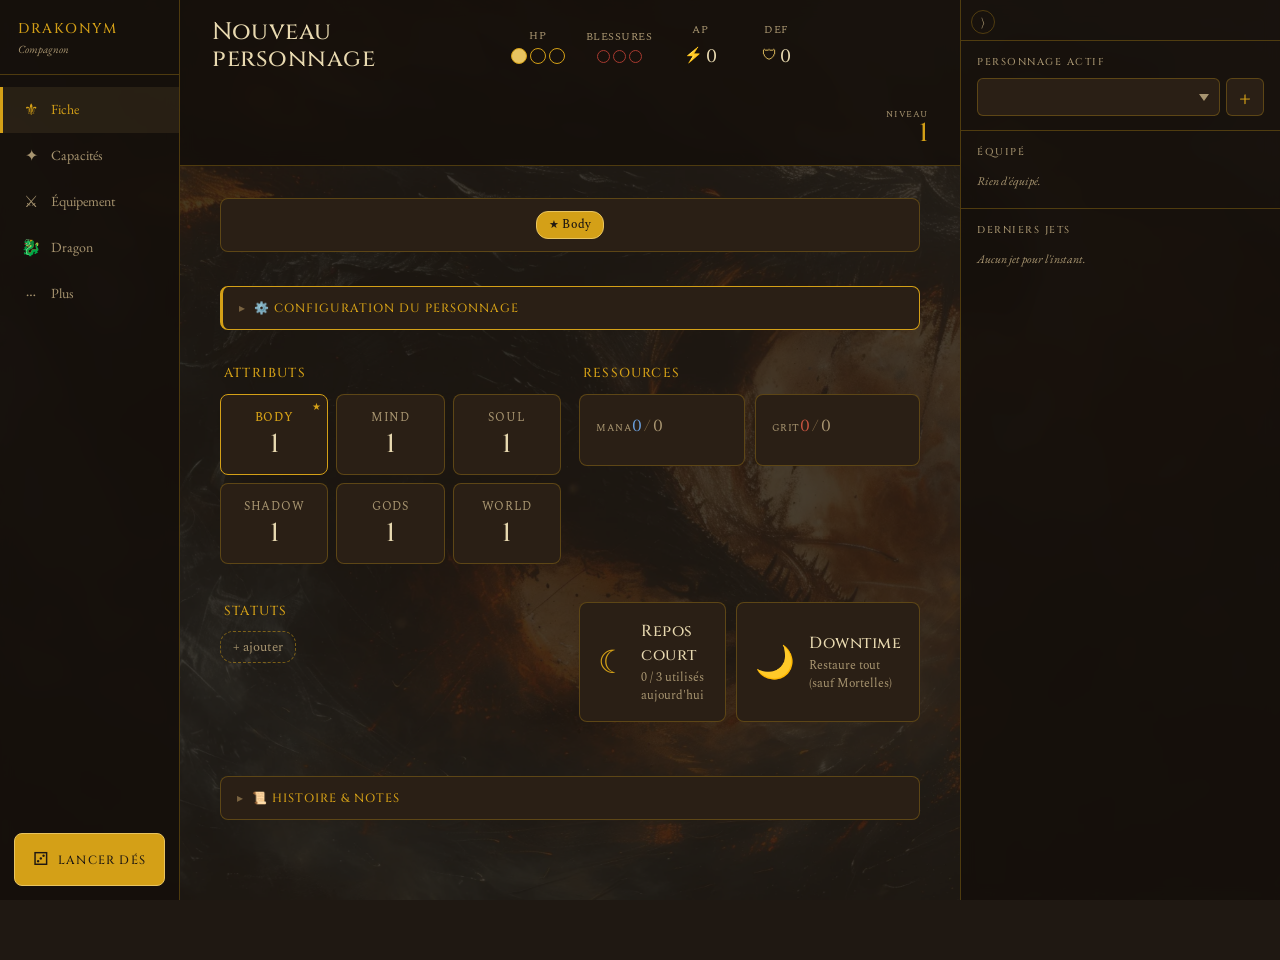
==== commit df88805f: "1.17" ====
--- a/index.html
+++ b/index.html
@@ -554,8 +554,12 @@
                                 <label class="config-label">Vitesse</label>
                                 <input type="number" id="cfg-d-speed" class="config-input" min="0" max="20">
                             </div>
-                        </div>
-                        <p class="config-hint-small">Cap suggéré par stage : Hatchling=6 · Juvenile=9 · Mature=12 · Elder=15 · Mythic=18</p>
+                            <div class="config-field">
+                                <label class="config-label">Vol</label>
+                                <input type="number" id="cfg-d-speed-fly" class="config-input" min="0" max="40">
+                            </div>
+                        </div>
+                        <p class="config-hint-small">Cap suggéré par stage : Hatchling=6 · Juvenile=9 · Mature=12 · Elder=15 · Mythic=18. Vol = généralement 2× la vitesse au sol.</p>
 
                         <h4 class="config-subtitle">Armure (bonus pour les Défense)</h4>
                         <div class="config-grid-3">
@@ -577,10 +581,6 @@
                     <button class="subtab" type="button" data-subtab="dperks" aria-selected="false">
                         <span class="subtab-icon">🔗</span>
                         <span class="subtab-text">Bond Perks</span>
-                    </button>
-                    <button class="subtab" type="button" data-subtab="dgear" aria-selected="false">
-                        <span class="subtab-icon">⚔️</span>
-                        <span class="subtab-text">Équipement</span>
                     </button>
                 </div>
 
@@ -627,11 +627,16 @@
                         </div>
                     </div>
 
-                    <!-- Vitesse -->
+                    <!-- Vitesse + Vol -->
                     <div class="dragon-speed-row">
                         <label class="dragon-speed-label">⚡ Vitesse</label>
                         <input type="number" id="dragon-speed" class="dragon-speed-input" min="0" max="20" value="6">
                         <span class="dragon-speed-hint">cases / round</span>
+                    </div>
+                    <div class="dragon-speed-row">
+                        <label class="dragon-speed-label">🦋 Vol</label>
+                        <input type="number" id="dragon-speed-fly" class="dragon-speed-input" min="0" max="40" value="0">
+                        <span class="dragon-speed-hint">cases / round (0 = ne vole pas)</span>
                     </div>
 
                     <!-- Breath Weapon -->
@@ -655,6 +660,26 @@
                         <button type="button" class="capacite-action-btn" id="btn-breath-recharge">↻ Recharger</button>
                     </div>
 
+                    <!-- Attaques naturelles -->
+                    <div class="dragon-natural-section">
+                        <div class="capacites-header">
+                            <h3 class="dragon-section-title" style="margin: 0;">⚔️ Attaques naturelles</h3>
+                            <button class="btn-add-capacite" type="button" data-list="dweapons">+ Ajouter</button>
+                        </div>
+                        <p class="capacites-hint">🦷 Crocs, griffes, queue, charge, etc. — les attaques propres au corps du dragon.</p>
+                        <div class="capacites-list" id="list-dweapons"></div>
+                    </div>
+
+                    <!-- Écailles (armure naturelle) -->
+                    <div class="dragon-natural-section">
+                        <div class="capacites-header">
+                            <h3 class="dragon-section-title" style="margin: 0;">🛡 Écailles</h3>
+                            <button class="btn-add-capacite" type="button" data-list="darmors">+ Ajouter</button>
+                        </div>
+                        <p class="capacites-hint">🐉 L'armure naturelle du dragon : couches d'écailles, plaques, carapace…</p>
+                        <div class="capacites-list" id="list-darmors"></div>
+                    </div>
+
                     <!-- Pillars -->
                     <h3 class="dragon-section-title">💞 Piliers</h3>
                     <div class="pillars-grid">
@@ -682,21 +707,6 @@
                     </div>
                     <p class="capacites-hint">🔗 Ajoute ici les Bond Perks (génériques) et les Family Perks (Core/Minor/Major) propres à la famille de ton dragon. Tu peux marquer les "once per scene" comme utilisées.</p>
                     <div class="capacites-list" id="list-dperks"></div>
-                </div>
-
-                <!-- Sous-section : ÉQUIPEMENT DRAGON -->
-                <div class="subtab-section" id="subsection-dgear" data-subtab="dgear">
-                    <div class="capacites-header">
-                        <p class="capacites-count">Armes du dragon · <span id="count-dweapons">0</span></p>
-                        <button class="btn-add-capacite" type="button" data-list="dweapons">+ Ajouter</button>
-                    </div>
-                    <div class="capacites-list" id="list-dweapons"></div>
-
-                    <div class="capacites-header" style="margin-top: 16px;">
-                        <p class="capacites-count">Armures du dragon · <span id="count-darmors">0</span></p>
-                        <button class="btn-add-capacite" type="button" data-list="darmors">+ Ajouter</button>
-                    </div>
-                    <div class="capacites-list" id="list-darmors"></div>
                 </div>
 
             </section>
@@ -772,7 +782,7 @@
                     <div class="settings-block">
                         <h3 class="settings-block-title">À propos</h3>
                         <p class="settings-info">
-                            <strong>Drakonym Compagnon</strong> — v1.16.2 (Draviks compact)<br>
+                            <strong>Drakonym Compagnon</strong> — v1.17.0 (Refonte dragon + Vol + Bugs + Jets libres)<br>
                             <span class="muted-small">Indépendant, publié sous DCL.</span>
                         </p>
                     </div>
--- a/style.css
+++ b/style.css
@@ -1656,6 +1656,128 @@
     margin-top: 6px;
 }
 
+/* ─── Mode toggle Drakonym / Jets libres ─────────────── */
+.dice-mode-toggle {
+    display: flex;
+    gap: 6px;
+    background: var(--bg-card);
+    border-radius: 8px;
+    padding: 4px;
+    margin-bottom: 14px;
+    border: 1px solid var(--border);
+}
+.dice-mode-btn {
+    flex: 1;
+    background: transparent;
+    border: none;
+    color: var(--text-muted);
+    font-family: 'Cinzel', serif;
+    font-size: 12px;
+    letter-spacing: 1px;
+    text-transform: uppercase;
+    padding: 8px;
+    border-radius: 5px;
+    cursor: pointer;
+    display: flex;
+    align-items: center;
+    justify-content: center;
+    gap: 6px;
+    transition: background-color 150ms ease, color 150ms ease;
+}
+.dice-mode-btn:hover { color: var(--text); }
+.dice-mode-btn.active {
+    background: var(--gold);
+    color: var(--on-gold);
+}
+.dice-mode-icon { font-size: 14px; }
+
+/* ─── Boutons type de dé en mode libre ─────────────── */
+.free-dice-grid {
+    display: grid;
+    grid-template-columns: repeat(4, 1fr);
+    gap: 6px;
+    margin-top: 8px;
+}
+@media (min-width: 480px) {
+    .free-dice-grid { grid-template-columns: repeat(7, 1fr); }
+}
+.free-die-btn {
+    background: var(--bg-card);
+    border: 1px solid var(--border);
+    border-radius: 6px;
+    color: var(--text-muted);
+    font-family: 'Cinzel', serif;
+    font-size: 14px;
+    font-weight: 500;
+    padding: 12px 4px;
+    cursor: pointer;
+    transition: all 150ms ease;
+}
+.free-die-btn:hover {
+    border-color: var(--gold);
+    color: var(--gold);
+}
+.free-die-btn.active {
+    background: var(--gold);
+    color: var(--on-gold);
+    border-color: var(--gold);
+}
+
+.dice-free-hint {
+    margin-top: 14px;
+    font-size: 12px;
+    color: var(--text-muted);
+    font-style: italic;
+    line-height: 1.5;
+}
+
+/* ─── Résultat mode libre ─────────────────────────── */
+.dice-free-result {
+    background: var(--bg-card);
+    border: 1px solid var(--gold);
+    border-radius: 10px;
+    padding: 24px 16px;
+    text-align: center;
+    margin: 18px 0;
+}
+.dice-free-formula {
+    font-family: 'Cinzel', serif;
+    font-size: 26px;
+    color: var(--gold);
+    letter-spacing: 1px;
+    margin-bottom: 14px;
+}
+.dice-free-formula strong {
+    font-size: 38px;
+    color: var(--gold-bright, var(--gold));
+}
+.dice-free-detail {
+    font-family: 'EB Garamond', serif;
+    font-size: 15px;
+    color: var(--text-muted);
+    display: flex;
+    flex-wrap: wrap;
+    justify-content: center;
+    align-items: center;
+    gap: 6px;
+}
+.dice-free-detail-label { color: var(--text-subtle); }
+.free-die-result {
+    display: inline-block;
+    min-width: 28px;
+    padding: 4px 8px;
+    background: var(--bg-card-alt);
+    border: 1px solid var(--border);
+    border-radius: 4px;
+    color: var(--text);
+    font-weight: 500;
+}
+.dice-free-mod {
+    color: var(--gold);
+    font-weight: 500;
+    margin-left: 6px;
+}
+
 .dice-row-stepper-label {
     font-family: 'Spectral', sans-serif;
     font-size: 13px;
@@ -2974,6 +3096,16 @@
     margin: 18px 0 10px;
     padding-bottom: 4px;
     border-bottom: 1px solid var(--border);
+}
+
+/* Sections "naturelles" du dragon (attaques + écailles dans Stats) */
+.dragon-natural-section {
+    margin-top: 24px;
+}
+.dragon-natural-section .capacites-header {
+    border-bottom: 1px solid var(--border);
+    padding-bottom: 6px;
+    margin-bottom: 10px;
 }
 
 /* ─── Grille attributs Body/Mind/Soul ───────────────────── */
@@ -4042,9 +4174,11 @@
         display: flex;
         align-items: center;
         gap: 6px;
+        min-width: 0;  /* permet aux enfants de shrink correctement */
     }
     .desktop-persona-select {
-        flex: 1;
+        flex: 1 1 0;  /* shrink autorisé */
+        min-width: 0;  /* clé pour que le truncate marche dans un flex */
         background: var(--bg-card);
         border: 1px solid var(--border);
         border-radius: 6px;
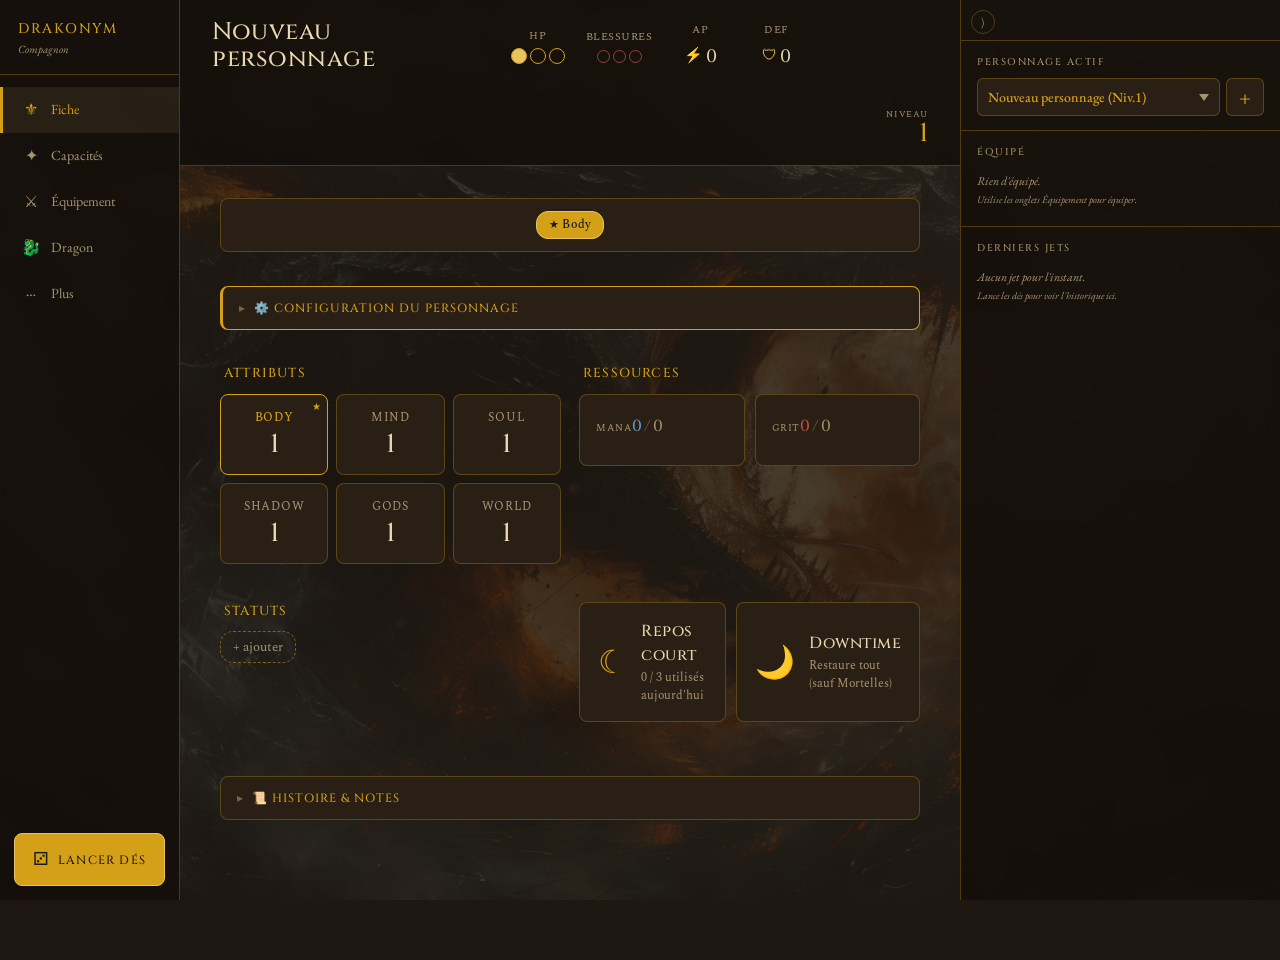
==== commit 6cd123e8: "1.17.3" ====
--- a/index.html
+++ b/index.html
@@ -663,7 +663,7 @@
                     <!-- Attaques naturelles -->
                     <div class="dragon-natural-section">
                         <div class="capacites-header">
-                            <h3 class="dragon-section-title" style="margin: 0;">⚔️ Attaques naturelles</h3>
+                            <h3 class="dragon-section-title" style="margin: 0;">⚔️ Attaques naturelles · <span id="count-dweapons">0</span></h3>
                             <button class="btn-add-capacite" type="button" data-list="dweapons">+ Ajouter</button>
                         </div>
                         <p class="capacites-hint">🦷 Crocs, griffes, queue, charge, etc. — les attaques propres au corps du dragon.</p>
@@ -673,7 +673,7 @@
                     <!-- Écailles (armure naturelle) -->
                     <div class="dragon-natural-section">
                         <div class="capacites-header">
-                            <h3 class="dragon-section-title" style="margin: 0;">🛡 Écailles</h3>
+                            <h3 class="dragon-section-title" style="margin: 0;">🛡 Écailles · <span id="count-darmors">0</span></h3>
                             <button class="btn-add-capacite" type="button" data-list="darmors">+ Ajouter</button>
                         </div>
                         <p class="capacites-hint">🐉 L'armure naturelle du dragon : couches d'écailles, plaques, carapace…</p>
@@ -782,7 +782,7 @@
                     <div class="settings-block">
                         <h3 class="settings-block-title">À propos</h3>
                         <p class="settings-info">
-                            <strong>Drakonym Compagnon</strong> — v1.17.0 (Refonte dragon + Vol + Bugs + Jets libres)<br>
+                            <strong>Drakonym Compagnon</strong> — v1.17.3 (Fix crash init)<br>
                             <span class="muted-small">Indépendant, publié sous DCL.</span>
                         </p>
                     </div>
--- a/style.css
+++ b/style.css
@@ -2586,25 +2586,32 @@
 
 /* ─── Couleurs personnalisées (override le type) ─────────────
    Permet au joueur d'organiser ses perks/sorts/techniques par source
-   (ex: rouge = Class, bleu = Subclass, vert = Path, etc.) */
-.capacite-item.color-gold    { border-left-color: var(--gold); }
-.capacite-item.color-blue    { border-left-color: #4a7fc0; }
-.capacite-item.color-crimson { border-left-color: var(--crimson-bright); }
-.capacite-item.color-green   { border-left-color: #5a8744; }
-.capacite-item.color-purple  { border-left-color: #7a4a8c; }
-.capacite-item.color-orange  { border-left-color: #d97056; }
-.capacite-item.color-teal    { border-left-color: #4a9c9c; }
-.capacite-item.color-pink    { border-left-color: #c47fa0; }
-
-:root[data-theme="dark"] .capacite-item.color-blue { border-left-color: #6a9eda; }
-:root[data-theme="dark"] .capacite-item.color-green { border-left-color: #7eaf68; }
-:root[data-theme="dark"] .capacite-item.color-purple { border-left-color: #9c6fae; }
-:root[data-theme="dark"] .capacite-item.color-teal { border-left-color: #6abebe; }
+   (ex: rouge = Class, bleu = Subclass, vert = Path, etc.)
+   !important pour assurer la priorité sur les règles type-* et thème. */
+.capacite-item.color-gold    { border-left-color: var(--gold) !important; }
+.capacite-item.color-blue    { border-left-color: #4a7fc0 !important; }
+.capacite-item.color-crimson { border-left-color: var(--crimson-bright) !important; }
+.capacite-item.color-green   { border-left-color: #5a8744 !important; }
+.capacite-item.color-purple  { border-left-color: #7a4a8c !important; }
+.capacite-item.color-orange  { border-left-color: #d97056 !important; }
+.capacite-item.color-teal    { border-left-color: #4a9c9c !important; }
+.capacite-item.color-pink    { border-left-color: #c47fa0 !important; }
+
+:root[data-theme="dark"] .capacite-item.color-blue    { border-left-color: #6a9eda !important; }
+:root[data-theme="dark"] .capacite-item.color-green   { border-left-color: #7eaf68 !important; }
+:root[data-theme="dark"] .capacite-item.color-purple  { border-left-color: #9c6fae !important; }
+:root[data-theme="dark"] .capacite-item.color-teal    { border-left-color: #6abebe !important; }
+:root[data-theme="dark"] .capacite-item.color-orange  { border-left-color: #e8896a !important; }
+:root[data-theme="dark"] .capacite-item.color-pink    { border-left-color: #d99bb6 !important; }
+:root[data-theme="dark"] .capacite-item.color-crimson { border-left-color: #d96050 !important; }
 @media (prefers-color-scheme: dark) {
-    :root[data-theme="auto"] .capacite-item.color-blue { border-left-color: #6a9eda; }
-    :root[data-theme="auto"] .capacite-item.color-green { border-left-color: #7eaf68; }
-    :root[data-theme="auto"] .capacite-item.color-purple { border-left-color: #9c6fae; }
-    :root[data-theme="auto"] .capacite-item.color-teal { border-left-color: #6abebe; }
+    :root[data-theme="auto"] .capacite-item.color-blue    { border-left-color: #6a9eda !important; }
+    :root[data-theme="auto"] .capacite-item.color-green   { border-left-color: #7eaf68 !important; }
+    :root[data-theme="auto"] .capacite-item.color-purple  { border-left-color: #9c6fae !important; }
+    :root[data-theme="auto"] .capacite-item.color-teal    { border-left-color: #6abebe !important; }
+    :root[data-theme="auto"] .capacite-item.color-orange  { border-left-color: #e8896a !important; }
+    :root[data-theme="auto"] .capacite-item.color-pink    { border-left-color: #d99bb6 !important; }
+    :root[data-theme="auto"] .capacite-item.color-crimson { border-left-color: #d96050 !important; }
 }
 
 .capacite-item-header {
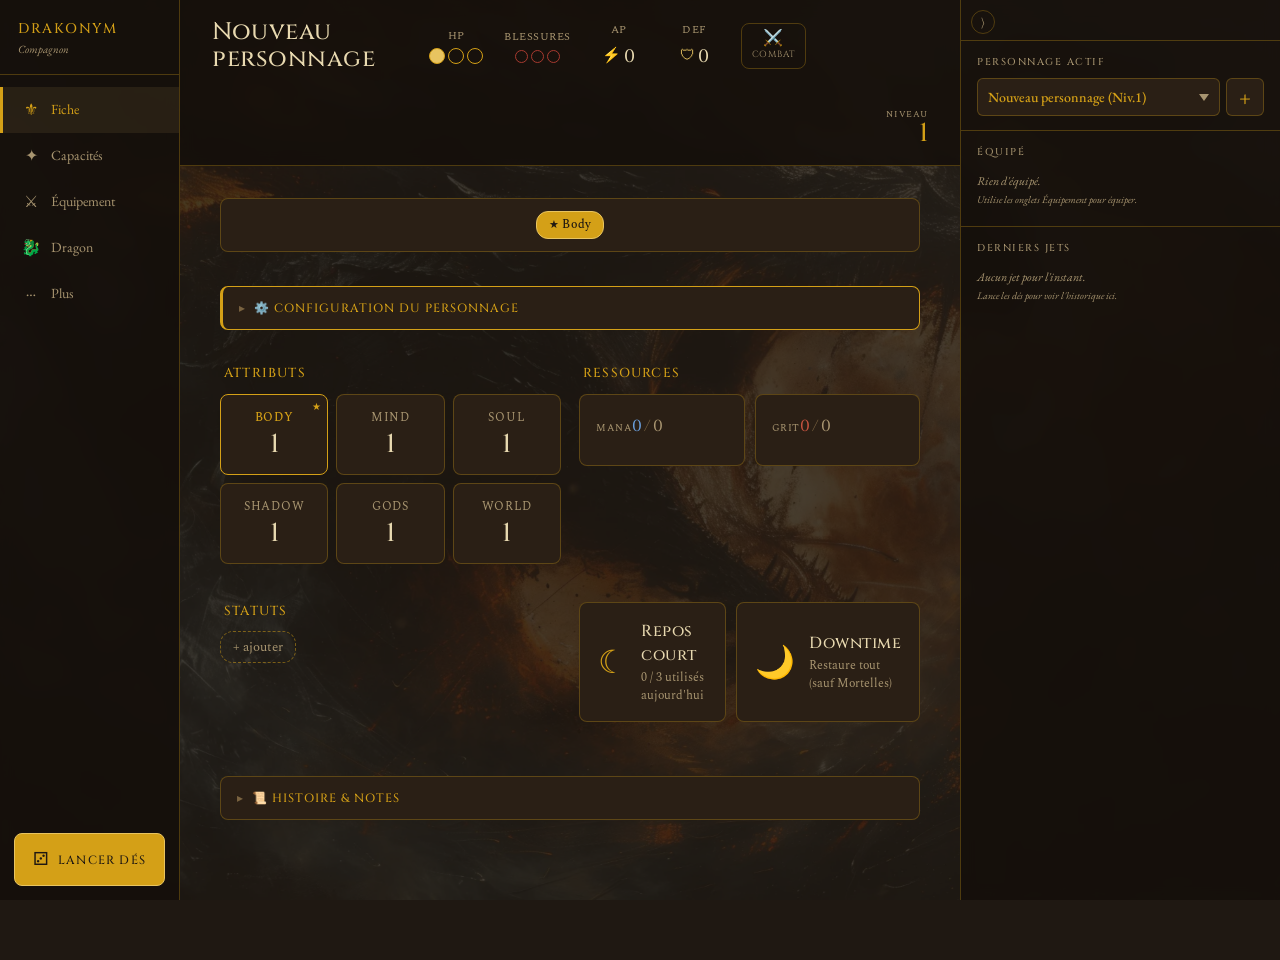
==== commit 355f2969: "1.18" ====
--- a/index.html
+++ b/index.html
@@ -123,8 +123,18 @@
                         <span id="vital-defense">14</span>
                     </span>
                 </button>
+
+                <button class="vital-combat-toggle" id="vital-combat-toggle" type="button" aria-pressed="false" title="Activer le mode combat">
+                    <span class="vital-combat-icon">⚔️</span>
+                    <span class="vital-combat-text">Combat</span>
+                </button>
             </div>
         </header>
+
+        <!-- ════════════════════════════════════════════════
+             PANNEAU COMBAT — n'est rendu QUE quand combat-mode-on
+             ════════════════════════════════════════════════ -->
+        <section class="combat-panel" id="combat-panel" hidden></section>
 
         <!-- ════════════════════════════════════════════════
              CONTENU PRINCIPAL — sections, une visible à la fois
@@ -782,7 +792,7 @@
                     <div class="settings-block">
                         <h3 class="settings-block-title">À propos</h3>
                         <p class="settings-info">
-                            <strong>Drakonym Compagnon</strong> — v1.17.3 (Fix crash init)<br>
+                            <strong>Drakonym Compagnon</strong> — v1.18.0 (Mode Combat)<br>
                             <span class="muted-small">Indépendant, publié sous DCL.</span>
                         </p>
                     </div>
--- a/style.css
+++ b/style.css
@@ -4485,3 +4485,368 @@
     font-size: 14px !important;
     line-height: 1.5 !important;
 }
+
+/* ═══════════════════════════════════════════════════════════════
+   COMBAT MODE — v1.18.0
+   Toggle dans Vital Bar + panneau épinglé sous la barre
+   ═══════════════════════════════════════════════════════════════ */
+
+/* Toggle dans la Vital Bar */
+.vital-combat-toggle {
+    display: inline-flex;
+    flex-direction: column;
+    align-items: center;
+    justify-content: center;
+    gap: 2px;
+    background: transparent;
+    border: 1px solid var(--border);
+    color: var(--text-muted);
+    border-radius: 8px;
+    padding: 6px 10px;
+    font-family: 'Cinzel', serif;
+    font-size: 9px;
+    letter-spacing: 0.8px;
+    text-transform: uppercase;
+    cursor: pointer;
+    transition: all 150ms ease;
+    min-width: 56px;
+    min-height: 44px;
+}
+.vital-combat-toggle:hover {
+    color: var(--text);
+    border-color: var(--text-muted);
+}
+.vital-combat-toggle.combat-on {
+    background: var(--crimson-bright);
+    color: white;
+    border-color: var(--crimson-bright);
+    animation: combat-pulse 2s ease-in-out infinite;
+}
+.vital-combat-icon { font-size: 16px; line-height: 1; }
+.vital-combat-text { font-size: 9px; }
+
+@keyframes combat-pulse {
+    0%, 100% { box-shadow: 0 0 0 0 rgba(217, 86, 80, 0.4); }
+    50% { box-shadow: 0 0 0 6px rgba(217, 86, 80, 0); }
+}
+
+/* Panneau Combat (sous la Vital Bar) */
+.combat-panel {
+    background: var(--bg-card);
+    border: 1px solid var(--crimson-bright);
+    border-top: none;
+    padding: 12px;
+    display: flex;
+    flex-direction: column;
+    gap: 10px;
+}
+.combat-panel[hidden] { display: none; }
+
+/* Bouton "Début de round" — gros et visible */
+.combat-start-round-btn {
+    width: 100%;
+    background: var(--gold);
+    color: var(--on-gold);
+    border: 1px solid var(--gold-bright);
+    border-radius: 8px;
+    padding: 12px 16px;
+    font-family: 'Cinzel', serif;
+    font-size: 14px;
+    letter-spacing: 1.5px;
+    text-transform: uppercase;
+    cursor: pointer;
+    display: flex;
+    align-items: center;
+    gap: 10px;
+    justify-content: center;
+    transition: transform 100ms ease, background-color 150ms ease;
+    min-height: 52px;
+}
+.combat-start-round-btn:hover { background: var(--gold-bright); }
+.combat-start-round-btn:active { transform: scale(0.98); }
+.combat-start-round-icon { font-size: 22px; }
+.combat-start-round-text { font-weight: 500; }
+.combat-start-round-hint {
+    font-size: 10px;
+    color: var(--on-gold);
+    opacity: 0.85;
+    text-transform: none;
+    letter-spacing: 0.5px;
+    font-family: 'Spectral', sans-serif;
+}
+
+/* Grille de steppers HP/AP/Mana/Grit/Défense */
+.combat-steppers-grid {
+    display: grid;
+    grid-template-columns: repeat(5, 1fr);
+    gap: 6px;
+}
+.combat-stepper {
+    background: var(--bg-card-alt);
+    border: 1px solid var(--border);
+    border-radius: 8px;
+    padding: 6px 4px;
+    text-align: center;
+}
+.combat-stepper-label {
+    font-family: 'Cinzel', serif;
+    font-size: 9px;
+    letter-spacing: 0.8px;
+    text-transform: uppercase;
+    color: var(--text-muted);
+    margin-bottom: 3px;
+}
+.combat-stepper-controls {
+    display: flex;
+    align-items: center;
+    justify-content: center;
+    gap: 4px;
+}
+.combat-stepper-btn {
+    width: 24px;
+    height: 24px;
+    padding: 0;
+    background: var(--bg-card);
+    border: 1px solid var(--border);
+    color: var(--text);
+    font-size: 16px;
+    line-height: 1;
+    cursor: pointer;
+    border-radius: 4px;
+    transition: all 150ms ease;
+}
+.combat-stepper-btn:hover {
+    background: var(--gold);
+    color: var(--on-gold);
+    border-color: var(--gold);
+}
+.combat-stepper-btn:active { transform: scale(0.92); }
+.combat-stepper-value {
+    font-family: 'Cinzel', serif;
+    font-size: 13px;
+    font-weight: 500;
+    color: var(--text);
+    min-width: 38px;
+    display: inline-block;
+}
+
+/* Actions row : Subir Wound + Lancer dés */
+.combat-actions-row {
+    display: flex;
+    gap: 6px;
+}
+.combat-action-btn {
+    flex: 1;
+    background: var(--bg-card-alt);
+    border: 1px solid var(--border);
+    color: var(--text);
+    padding: 10px;
+    border-radius: 6px;
+    cursor: pointer;
+    font-family: 'Spectral', sans-serif;
+    font-size: 12px;
+    transition: all 150ms ease;
+    min-height: 40px;
+    display: flex;
+    align-items: center;
+    justify-content: center;
+    gap: 6px;
+}
+.combat-action-btn:hover { background: var(--bg-card); }
+.combat-action-btn:active { transform: scale(0.98); }
+.combat-action-btn.danger {
+    border-color: var(--crimson-bright);
+    color: var(--crimson-bright);
+}
+.combat-action-btn.danger:hover {
+    background: var(--crimson-bright);
+    color: white;
+}
+
+/* Quand Combat ON : cacher sections moins utiles */
+body.combat-mode-on .accordion-config,
+body.combat-mode-on .histoire-content,
+body.combat-mode-on #section-plus {
+    /* Ne pas cacher complètement, mais réduire la visibilité quand on est sur ces sections */
+}
+
+/* Sur desktop, le panneau est plus aéré */
+@media (min-width: 1024px) {
+    .combat-panel {
+        max-width: 720px;
+        margin: 0 auto;
+        border-radius: 0 0 10px 10px;
+    }
+    .combat-steppers-grid {
+        gap: 10px;
+    }
+    .combat-stepper {
+        padding: 8px 6px;
+    }
+    .combat-stepper-btn {
+        width: 28px;
+        height: 28px;
+        font-size: 18px;
+    }
+    .combat-stepper-value {
+        font-size: 15px;
+    }
+}
+
+/* ─── Modal Début de round ─────────────────────────── */
+.start-round-intro {
+    font-style: italic;
+    color: var(--text-muted);
+    font-size: 12px;
+    margin-bottom: 12px;
+    text-align: center;
+}
+.start-round-changes {
+    display: flex;
+    flex-direction: column;
+    gap: 6px;
+    margin-bottom: 12px;
+}
+.start-round-item {
+    display: grid;
+    grid-template-columns: 24px 1fr auto auto;
+    align-items: center;
+    gap: 8px;
+    background: var(--bg-card);
+    border: 1px solid var(--border);
+    padding: 8px 12px;
+    border-radius: 6px;
+}
+.start-round-item.info {
+    border-color: var(--gold);
+    background: var(--bg-card-alt);
+}
+.start-round-icon { font-size: 18px; }
+.start-round-label {
+    font-family: 'Spectral', sans-serif;
+    font-size: 13px;
+    color: var(--text);
+}
+.start-round-delta {
+    font-family: 'Cinzel', serif;
+    font-size: 12px;
+    letter-spacing: 0.5px;
+    padding: 2px 8px;
+    border-radius: 4px;
+    background: var(--bg-card-alt);
+}
+.start-round-delta.gain { color: var(--gold); }
+.start-round-result {
+    font-family: 'Cinzel', serif;
+    font-size: 11px;
+    color: var(--text-muted);
+}
+.start-round-hint {
+    text-align: center;
+    font-size: 11px;
+    color: var(--text-muted);
+    font-style: italic;
+    margin-top: 8px;
+}
+
+/* ─── Modal Subir Wound ─────────────────────────── */
+.suffer-intro {
+    text-align: center;
+    font-size: 13px;
+    color: var(--text);
+    margin-bottom: 12px;
+}
+.suffer-tier-grid {
+    display: grid;
+    grid-template-columns: repeat(3, 1fr);
+    gap: 6px;
+    margin-bottom: 12px;
+}
+.suffer-tier-btn {
+    background: var(--bg-card);
+    border: 2px solid var(--border);
+    color: var(--text);
+    padding: 12px 4px;
+    border-radius: 8px;
+    cursor: pointer;
+    display: flex;
+    flex-direction: column;
+    align-items: center;
+    gap: 4px;
+    transition: all 150ms ease;
+}
+.suffer-tier-btn .suffer-tier-name {
+    font-family: 'Cinzel', serif;
+    font-size: 12px;
+    letter-spacing: 1px;
+    text-transform: uppercase;
+}
+.suffer-tier-btn .suffer-tier-count {
+    font-size: 11px;
+    color: var(--text-muted);
+}
+.suffer-tier-btn.tier-light { border-left-color: #d97056; }
+.suffer-tier-btn.tier-heavy { border-left-color: var(--crimson-bright); }
+.suffer-tier-btn.tier-deadly { border-left-color: #5a0000; }
+.suffer-tier-btn.selected {
+    background: var(--bg-card-alt);
+    border-color: var(--gold);
+    box-shadow: 0 0 0 1px var(--gold);
+}
+.suffer-ds-info {
+    background: var(--bg-card-alt);
+    border: 1px solid var(--border);
+    border-radius: 6px;
+    padding: 10px 12px;
+    font-size: 12px;
+    margin-bottom: 12px;
+}
+.suffer-ds-info strong { color: var(--gold); }
+.suffer-ds-hint {
+    margin-top: 4px;
+    font-size: 11px;
+    color: var(--text-muted);
+    font-style: italic;
+    line-height: 1.4;
+}
+.suffer-actions {
+    display: flex;
+    gap: 6px;
+    margin-bottom: 10px;
+}
+.suffer-action-btn {
+    flex: 1;
+    background: var(--bg-card);
+    border: 1px solid var(--border);
+    color: var(--text);
+    padding: 12px;
+    border-radius: 6px;
+    cursor: pointer;
+    font-family: 'Spectral', sans-serif;
+    font-size: 12px;
+    transition: all 150ms ease;
+}
+.suffer-action-btn:hover:not(:disabled) {
+    background: var(--bg-card-alt);
+}
+.suffer-action-btn:disabled {
+    opacity: 0.4;
+    cursor: not-allowed;
+}
+.suffer-action-btn.reduce {
+    border-color: var(--gold);
+    color: var(--gold);
+}
+.suffer-action-btn.absorb {
+    border-color: var(--crimson-bright);
+    color: var(--crimson-bright);
+}
+.suffer-preview {
+    background: var(--bg-card-alt);
+    border-radius: 6px;
+    padding: 8px 12px;
+    font-size: 12px;
+    color: var(--text-muted);
+    margin-bottom: 10px;
+    text-align: center;
+}
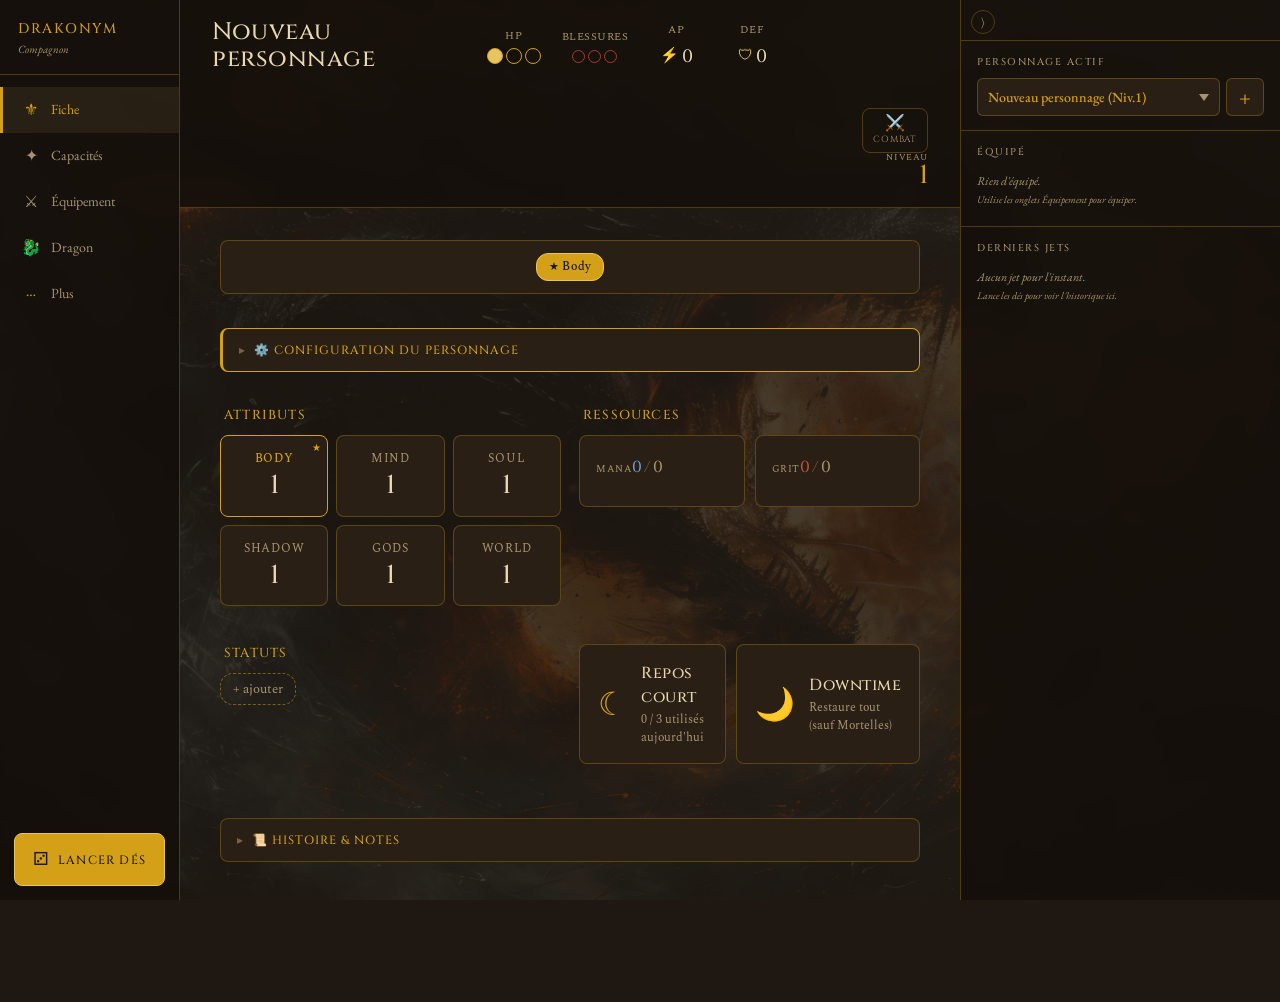
==== commit 54c20738: "1.18.1" ====
--- a/index.html
+++ b/index.html
@@ -85,8 +85,14 @@
                 <div class="vital-subtitle" id="vital-subtitle">—</div>
             </div>
             <div class="vital-level">
-                <span class="vital-level-label">NIVEAU</span>
-                <span class="vital-level-value" id="vital-level">5</span>
+                <button class="vital-combat-toggle" id="vital-combat-toggle" type="button" aria-pressed="false" title="Activer le mode combat">
+                    <span class="vital-combat-icon">⚔️</span>
+                    <span class="vital-combat-text">Combat</span>
+                </button>
+                <span class="vital-level-block">
+                    <span class="vital-level-label">NIVEAU</span>
+                    <span class="vital-level-value" id="vital-level">5</span>
+                </span>
             </div>
 
             <div class="vital-stats">
@@ -122,11 +128,6 @@
                         <i class="vital-ico" aria-hidden="true">🛡</i>
                         <span id="vital-defense">14</span>
                     </span>
-                </button>
-
-                <button class="vital-combat-toggle" id="vital-combat-toggle" type="button" aria-pressed="false" title="Activer le mode combat">
-                    <span class="vital-combat-icon">⚔️</span>
-                    <span class="vital-combat-text">Combat</span>
                 </button>
             </div>
         </header>
@@ -792,7 +793,7 @@
                     <div class="settings-block">
                         <h3 class="settings-block-title">À propos</h3>
                         <p class="settings-info">
-                            <strong>Drakonym Compagnon</strong> — v1.18.0 (Mode Combat)<br>
+                            <strong>Drakonym Compagnon</strong> — v1.18.1 (Mode Combat responsive)<br>
                             <span class="muted-small">Indépendant, publié sous DCL.</span>
                         </p>
                     </div>
--- a/style.css
+++ b/style.css
@@ -217,7 +217,20 @@
 }
 
 .vital-identity { grid-area: identity; min-width: 0; }
-.vital-level    { grid-area: level; text-align: right; }
+.vital-level    {
+    grid-area: level;
+    text-align: right;
+    display: flex;
+    align-items: center;
+    justify-content: flex-end;
+    gap: 8px;
+}
+.vital-level-block {
+    display: flex;
+    flex-direction: column;
+    align-items: flex-end;
+    line-height: 1.1;
+}
 .vital-stats    { grid-area: stats; }
 
 .vital-name {
@@ -4850,3 +4863,165 @@
     margin-bottom: 10px;
     text-align: center;
 }
+
+/* ═══════════════════════════════════════════════════════════════
+   COMBAT MODE — Responsive Mobile & Tablette
+   ═══════════════════════════════════════════════════════════════ */
+
+/* --- Mobile portrait (< 480px) --- */
+@media (max-width: 479px) {
+    /* Toggle Combat dans la Vital Bar : très compact, juste icône */
+    .vital-combat-toggle {
+        min-width: 38px;
+        min-height: 38px;
+        padding: 4px;
+        gap: 0;
+    }
+    .vital-combat-icon { font-size: 18px; }
+    .vital-combat-text { display: none; }  /* on garde juste l'icône */
+    .vital-combat-toggle.combat-on .vital-combat-text {
+        display: inline-block;
+        font-size: 8px;
+        margin-top: 1px;
+    }
+
+    /* Panneau Combat plus compact */
+    .combat-panel {
+        padding: 8px;
+        gap: 8px;
+    }
+
+    /* Bouton "Début de round" : icône + texte sur 1 ligne, hint en dessous */
+    .combat-start-round-btn {
+        padding: 10px 12px;
+        min-height: 56px;
+        flex-direction: column;
+        gap: 2px;
+        font-size: 12px;
+        letter-spacing: 1px;
+    }
+    .combat-start-round-icon { font-size: 20px; }
+    .combat-start-round-text { font-weight: 500; }
+    .combat-start-round-hint { font-size: 9px; }
+
+    /* Steppers : 2 colonnes (HP/AP, Mana/Grit, Déf en pleine largeur) */
+    .combat-steppers-grid {
+        grid-template-columns: repeat(2, 1fr);
+        gap: 5px;
+    }
+    .combat-stepper {
+        padding: 6px 4px;
+    }
+    /* Le 5e (Déf) prend toute la largeur */
+    .combat-stepper:nth-child(5) {
+        grid-column: span 2;
+    }
+    .combat-stepper-label { font-size: 9px; }
+    .combat-stepper-btn {
+        width: 32px;
+        height: 32px;
+        font-size: 18px;
+    }
+    .combat-stepper-value {
+        font-size: 14px;
+        min-width: 40px;
+    }
+
+    /* Actions : empilées */
+    .combat-actions-row {
+        flex-direction: column;
+        gap: 4px;
+    }
+    .combat-action-btn {
+        min-height: 44px;
+        font-size: 13px;
+    }
+
+    /* Modal Début de round : items en flex column (1 ligne par item) */
+    .start-round-item {
+        grid-template-columns: 24px 1fr;
+        grid-template-rows: auto auto;
+        gap: 4px 8px;
+        padding: 6px 10px;
+    }
+    .start-round-icon { grid-row: 1 / 3; align-self: center; font-size: 20px; }
+    .start-round-label { grid-column: 2; grid-row: 1; }
+    .start-round-delta {
+        grid-column: 2;
+        grid-row: 2;
+        justify-self: start;
+        font-size: 11px;
+    }
+    .start-round-result {
+        grid-column: 2;
+        grid-row: 2;
+        justify-self: end;
+        font-size: 10px;
+    }
+
+    /* Modal Subir Wound : tiers en pleine largeur */
+    .suffer-tier-btn {
+        padding: 10px 4px;
+    }
+    .suffer-tier-btn .suffer-tier-name { font-size: 11px; }
+    .suffer-actions {
+        flex-direction: column;
+        gap: 6px;
+    }
+}
+
+/* --- Tablette portrait & petites tablettes (480px - 767px) --- */
+@media (min-width: 480px) and (max-width: 767px) {
+    /* Toggle Combat : compact mais avec texte */
+    .vital-combat-toggle {
+        min-width: 50px;
+        padding: 5px 8px;
+    }
+    .vital-combat-text { font-size: 9px; }
+
+    /* Steppers : 5 colonnes mais plus compactes */
+    .combat-steppers-grid {
+        grid-template-columns: repeat(5, 1fr);
+        gap: 5px;
+    }
+    .combat-stepper {
+        padding: 5px 3px;
+    }
+    .combat-stepper-btn {
+        width: 26px;
+        height: 26px;
+    }
+    .combat-stepper-value {
+        font-size: 12px;
+        min-width: 34px;
+    }
+    .combat-start-round-btn {
+        flex-direction: column;
+        gap: 2px;
+        padding: 10px;
+    }
+    .combat-start-round-hint { font-size: 10px; }
+}
+
+/* --- Tablette landscape (768px - 1023px) --- */
+@media (min-width: 768px) and (max-width: 1023px) {
+    /* Panneau plus large, à l'aise */
+    .combat-panel {
+        padding: 14px 18px;
+    }
+    .combat-steppers-grid {
+        gap: 8px;
+    }
+    .combat-stepper {
+        padding: 7px 5px;
+    }
+    .combat-stepper-btn {
+        width: 30px;
+        height: 30px;
+        font-size: 17px;
+    }
+    .combat-stepper-value {
+        font-size: 14px;
+        min-width: 42px;
+    }
+}
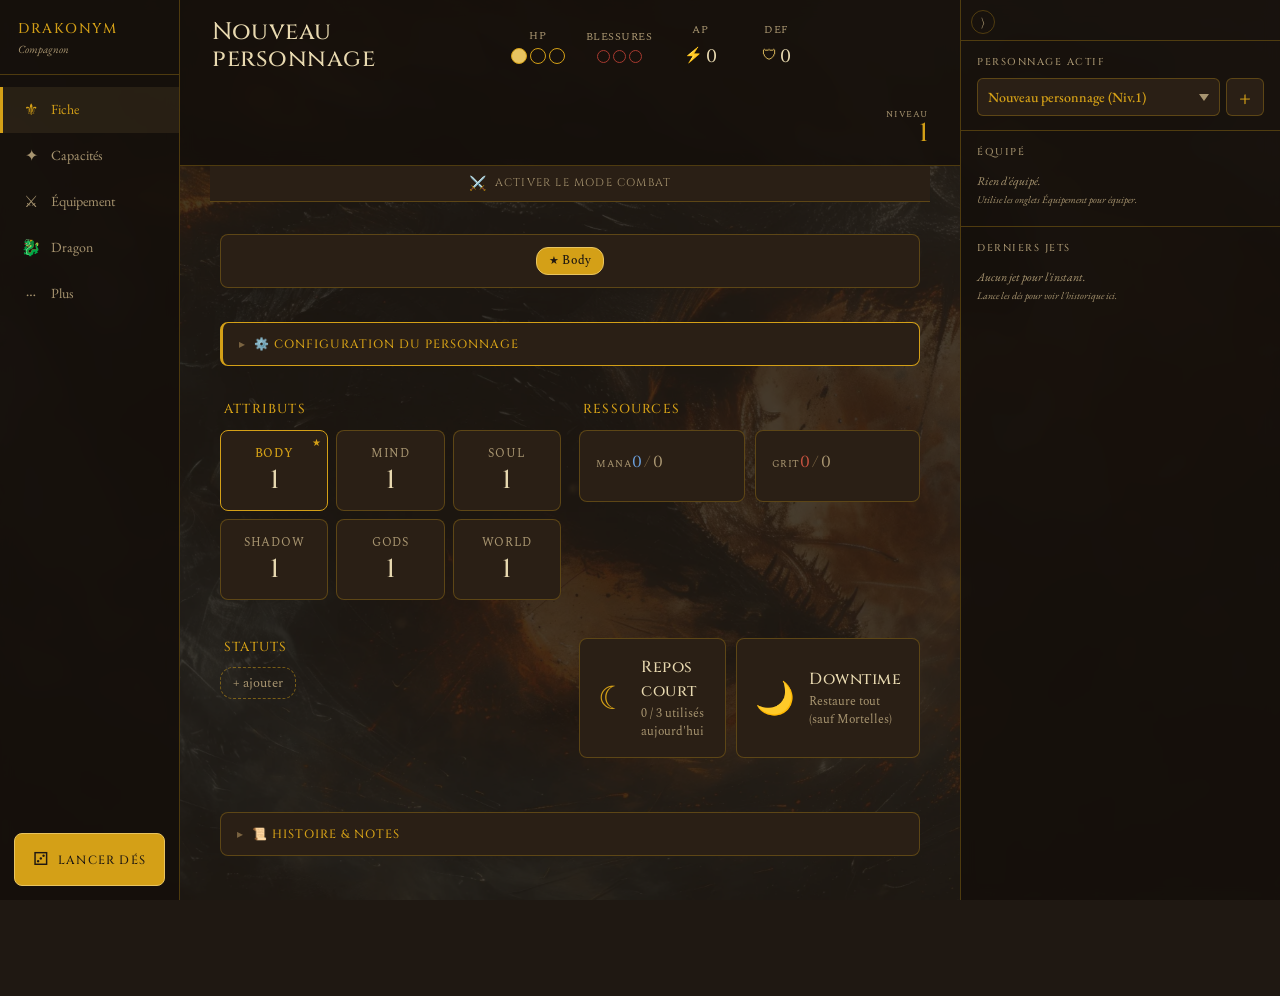
==== commit dbc9113f: "1.18.3" ====
--- a/index.html
+++ b/index.html
@@ -85,14 +85,8 @@
                 <div class="vital-subtitle" id="vital-subtitle">—</div>
             </div>
             <div class="vital-level">
-                <button class="vital-combat-toggle" id="vital-combat-toggle" type="button" aria-pressed="false" title="Activer le mode combat">
-                    <span class="vital-combat-icon">⚔️</span>
-                    <span class="vital-combat-text">Combat</span>
-                </button>
-                <span class="vital-level-block">
-                    <span class="vital-level-label">NIVEAU</span>
-                    <span class="vital-level-value" id="vital-level">5</span>
-                </span>
+                <span class="vital-level-label">NIVEAU</span>
+                <span class="vital-level-value" id="vital-level">5</span>
             </div>
 
             <div class="vital-stats">
@@ -131,6 +125,15 @@
                 </button>
             </div>
         </header>
+
+        <!-- ════════════════════════════════════════════════
+             TOGGLE MODE COMBAT — bande compacte sous la Vital Bar
+             ════════════════════════════════════════════════ -->
+        <button class="combat-toggle-bar" id="vital-combat-toggle" type="button" aria-pressed="false">
+            <span class="combat-toggle-icon">⚔️</span>
+            <span class="combat-toggle-text-off">Activer le Mode Combat</span>
+            <span class="combat-toggle-text-on">Mode Combat actif · Désactiver</span>
+        </button>
 
         <!-- ════════════════════════════════════════════════
              PANNEAU COMBAT — n'est rendu QUE quand combat-mode-on
@@ -793,7 +796,7 @@
                     <div class="settings-block">
                         <h3 class="settings-block-title">À propos</h3>
                         <p class="settings-info">
-                            <strong>Drakonym Compagnon</strong> — v1.18.1 (Mode Combat responsive)<br>
+                            <strong>Drakonym Compagnon</strong> — v1.18.2 (Combat mode refondu)<br>
                             <span class="muted-small">Indépendant, publié sous DCL.</span>
                         </p>
                     </div>
--- a/style.css
+++ b/style.css
@@ -4499,107 +4499,115 @@
     line-height: 1.5 !important;
 }
 
+
 /* ═══════════════════════════════════════════════════════════════
-   COMBAT MODE — v1.18.0
-   Toggle dans Vital Bar + panneau épinglé sous la barre
+   COMBAT MODE — v1.18.2 (refonte responsive)
    ═══════════════════════════════════════════════════════════════ */
 
-/* Toggle dans la Vital Bar */
-.vital-combat-toggle {
-    display: inline-flex;
-    flex-direction: column;
+/* Empêche tout débordement horizontal global (sécurité) */
+body { overflow-x: hidden; }
+
+/* ─── Toggle bar : bande sous la Vital Bar, pleine largeur ─── */
+.combat-toggle-bar {
+    width: 100%;
+    box-sizing: border-box;
+    background: var(--bg-card);
+    border: none;
+    border-bottom: 1px solid var(--border);
+    color: var(--text-muted);
+    font-family: 'Cinzel', serif;
+    font-size: 11px;
+    letter-spacing: 1.2px;
+    text-transform: uppercase;
+    padding: 8px 14px;
+    cursor: pointer;
+    display: flex;
     align-items: center;
     justify-content: center;
-    gap: 2px;
-    background: transparent;
-    border: 1px solid var(--border);
-    color: var(--text-muted);
-    border-radius: 8px;
-    padding: 6px 10px;
-    font-family: 'Cinzel', serif;
-    font-size: 9px;
-    letter-spacing: 0.8px;
-    text-transform: uppercase;
-    cursor: pointer;
-    transition: all 150ms ease;
-    min-width: 56px;
-    min-height: 44px;
-}
-.vital-combat-toggle:hover {
-    color: var(--text);
-    border-color: var(--text-muted);
-}
-.vital-combat-toggle.combat-on {
+    gap: 8px;
+    min-height: 36px;
+    transition: background-color 150ms ease, color 150ms ease;
+}
+.combat-toggle-bar:hover { background: var(--bg-card-alt); color: var(--text); }
+.combat-toggle-bar:active { transform: scale(0.99); }
+.combat-toggle-icon { font-size: 14px; line-height: 1; }
+.combat-toggle-text-on { display: none; }
+.combat-toggle-text-off { display: inline; }
+
+.combat-toggle-bar.combat-on {
     background: var(--crimson-bright);
     color: white;
-    border-color: var(--crimson-bright);
-    animation: combat-pulse 2s ease-in-out infinite;
-}
-.vital-combat-icon { font-size: 16px; line-height: 1; }
-.vital-combat-text { font-size: 9px; }
-
-@keyframes combat-pulse {
-    0%, 100% { box-shadow: 0 0 0 0 rgba(217, 86, 80, 0.4); }
-    50% { box-shadow: 0 0 0 6px rgba(217, 86, 80, 0); }
-}
-
-/* Panneau Combat (sous la Vital Bar) */
+    border-bottom-color: var(--crimson-bright);
+}
+.combat-toggle-bar.combat-on .combat-toggle-text-on { display: inline; }
+.combat-toggle-bar.combat-on .combat-toggle-text-off { display: none; }
+
+/* ─── Panneau Combat ─────────────────────────────────────────── */
 .combat-panel {
+    width: 100%;
+    box-sizing: border-box;
     background: var(--bg-card);
-    border: 1px solid var(--crimson-bright);
-    border-top: none;
-    padding: 12px;
+    border-bottom: 1px solid var(--crimson-bright);
+    padding: 10px 14px;
     display: flex;
     flex-direction: column;
-    gap: 10px;
+    gap: 8px;
+    overflow-x: hidden;
 }
 .combat-panel[hidden] { display: none; }
-
-/* Bouton "Début de round" — gros et visible */
+.combat-panel * { box-sizing: border-box; }
+
+/* Bouton "Début de round" */
 .combat-start-round-btn {
     width: 100%;
+    box-sizing: border-box;
     background: var(--gold);
     color: var(--on-gold);
     border: 1px solid var(--gold-bright);
     border-radius: 8px;
-    padding: 12px 16px;
-    font-family: 'Cinzel', serif;
-    font-size: 14px;
-    letter-spacing: 1.5px;
+    padding: 10px 12px;
+    font-family: 'Cinzel', serif;
+    font-size: 13px;
+    letter-spacing: 1.2px;
     text-transform: uppercase;
     cursor: pointer;
     display: flex;
-    align-items: center;
-    gap: 10px;
-    justify-content: center;
+    flex-direction: column;
+    align-items: center;
+    gap: 2px;
     transition: transform 100ms ease, background-color 150ms ease;
     min-height: 52px;
 }
 .combat-start-round-btn:hover { background: var(--gold-bright); }
 .combat-start-round-btn:active { transform: scale(0.98); }
-.combat-start-round-icon { font-size: 22px; }
+.combat-start-round-icon { font-size: 18px; }
 .combat-start-round-text { font-weight: 500; }
 .combat-start-round-hint {
     font-size: 10px;
     color: var(--on-gold);
-    opacity: 0.85;
+    opacity: 0.8;
     text-transform: none;
-    letter-spacing: 0.5px;
-    font-family: 'Spectral', sans-serif;
-}
-
-/* Grille de steppers HP/AP/Mana/Grit/Défense */
+    letter-spacing: 0.3px;
+    font-family: 'Spectral', sans-serif;
+}
+
+/* Steppers en flex wrap : marche partout */
 .combat-steppers-grid {
-    display: grid;
-    grid-template-columns: repeat(5, 1fr);
+    display: flex;
+    flex-wrap: wrap;
     gap: 6px;
+    width: 100%;
+    box-sizing: border-box;
 }
 .combat-stepper {
+    flex: 1 1 calc(50% - 3px);  /* mobile : 2 par row par défaut */
+    min-width: 0;
     background: var(--bg-card-alt);
     border: 1px solid var(--border);
     border-radius: 8px;
     padding: 6px 4px;
     text-align: center;
+    box-sizing: border-box;
 }
 .combat-stepper-label {
     font-family: 'Cinzel', serif;
@@ -4607,26 +4615,27 @@
     letter-spacing: 0.8px;
     text-transform: uppercase;
     color: var(--text-muted);
-    margin-bottom: 3px;
+    margin-bottom: 4px;
 }
 .combat-stepper-controls {
     display: flex;
     align-items: center;
     justify-content: center;
-    gap: 4px;
+    gap: 6px;
 }
 .combat-stepper-btn {
-    width: 24px;
-    height: 24px;
+    width: 30px;
+    height: 30px;
     padding: 0;
     background: var(--bg-card);
     border: 1px solid var(--border);
     color: var(--text);
-    font-size: 16px;
+    font-size: 18px;
     line-height: 1;
     cursor: pointer;
     border-radius: 4px;
     transition: all 150ms ease;
+    flex-shrink: 0;
 }
 .combat-stepper-btn:hover {
     background: var(--gold);
@@ -4636,20 +4645,22 @@
 .combat-stepper-btn:active { transform: scale(0.92); }
 .combat-stepper-value {
     font-family: 'Cinzel', serif;
-    font-size: 13px;
-    font-weight: 500;
-    color: var(--text);
-    min-width: 38px;
-    display: inline-block;
-}
-
-/* Actions row : Subir Wound + Lancer dés */
+    font-size: 14px;
+    font-weight: 500;
+    color: var(--text);
+    min-width: 36px;
+    flex-shrink: 1;
+}
+
+/* Actions row */
 .combat-actions-row {
     display: flex;
+    flex-direction: column;
     gap: 6px;
+    width: 100%;
 }
 .combat-action-btn {
-    flex: 1;
+    width: 100%;
     background: var(--bg-card-alt);
     border: 1px solid var(--border);
     color: var(--text);
@@ -4657,13 +4668,14 @@
     border-radius: 6px;
     cursor: pointer;
     font-family: 'Spectral', sans-serif;
-    font-size: 12px;
+    font-size: 13px;
     transition: all 150ms ease;
-    min-height: 40px;
+    min-height: 44px;
     display: flex;
     align-items: center;
     justify-content: center;
     gap: 6px;
+    box-sizing: border-box;
 }
 .combat-action-btn:hover { background: var(--bg-card); }
 .combat-action-btn:active { transform: scale(0.98); }
@@ -4676,37 +4688,45 @@
     color: white;
 }
 
-/* Quand Combat ON : cacher sections moins utiles */
-body.combat-mode-on .accordion-config,
-body.combat-mode-on .histoire-content,
-body.combat-mode-on #section-plus {
-    /* Ne pas cacher complètement, mais réduire la visibilité quand on est sur ces sections */
-}
-
-/* Sur desktop, le panneau est plus aéré */
+/* ─── Tablette portrait (480-767px) : 3 colonnes ──────────────── */
+@media (min-width: 480px) {
+    .combat-stepper {
+        flex: 1 1 calc(33.33% - 4px);  /* 3 par row */
+    }
+    .combat-actions-row {
+        flex-direction: row;
+    }
+    .combat-action-btn { flex: 1; }
+}
+
+/* ─── Tablette landscape & desktop (768+) : 5 colonnes ────────── */
+@media (min-width: 768px) {
+    .combat-panel {
+        padding: 12px 16px;
+        gap: 10px;
+    }
+    .combat-stepper {
+        flex: 1 1 calc(20% - 5px);  /* 5 par row */
+        padding: 7px 5px;
+    }
+    .combat-start-round-btn {
+        flex-direction: row;
+        font-size: 14px;
+        min-height: 48px;
+    }
+    .combat-start-round-hint {
+        font-size: 11px;
+        margin-left: 6px;
+    }
+}
+
+/* ─── Desktop large (1024+) : panneau centré max 720 ──────────── */
 @media (min-width: 1024px) {
-    .combat-panel {
-        max-width: 720px;
-        margin: 0 auto;
-        border-radius: 0 0 10px 10px;
-    }
-    .combat-steppers-grid {
-        gap: 10px;
-    }
-    .combat-stepper {
-        padding: 8px 6px;
-    }
-    .combat-stepper-btn {
-        width: 28px;
-        height: 28px;
-        font-size: 18px;
-    }
-    .combat-stepper-value {
-        font-size: 15px;
-    }
-}
-
-/* ─── Modal Début de round ─────────────────────────── */
+    .combat-toggle-bar { max-width: 720px; margin: 0 auto; }
+    .combat-panel { max-width: 720px; margin: 0 auto; }
+}
+
+/* ─── Modal Début de round ─────────────────────────────────────── */
 .start-round-intro {
     font-style: italic;
     color: var(--text-muted);
@@ -4722,13 +4742,14 @@
 }
 .start-round-item {
     display: grid;
-    grid-template-columns: 24px 1fr auto auto;
-    align-items: center;
-    gap: 8px;
+    grid-template-columns: 24px 1fr auto;
+    align-items: center;
+    gap: 6px 10px;
     background: var(--bg-card);
     border: 1px solid var(--border);
-    padding: 8px 12px;
+    padding: 8px 10px;
     border-radius: 6px;
+    font-size: 12px;
 }
 .start-round-item.info {
     border-color: var(--gold);
@@ -4737,22 +4758,24 @@
 .start-round-icon { font-size: 18px; }
 .start-round-label {
     font-family: 'Spectral', sans-serif;
-    font-size: 13px;
     color: var(--text);
 }
 .start-round-delta {
     font-family: 'Cinzel', serif;
-    font-size: 12px;
+    font-size: 11px;
     letter-spacing: 0.5px;
-    padding: 2px 8px;
+    padding: 2px 6px;
     border-radius: 4px;
     background: var(--bg-card-alt);
+    white-space: nowrap;
 }
 .start-round-delta.gain { color: var(--gold); }
 .start-round-result {
-    font-family: 'Cinzel', serif;
-    font-size: 11px;
-    color: var(--text-muted);
+    grid-column: 2 / 4;
+    font-family: 'Cinzel', serif;
+    font-size: 10px;
+    color: var(--text-muted);
+    margin-top: 2px;
 }
 .start-round-hint {
     text-align: center;
@@ -4762,7 +4785,7 @@
     margin-top: 8px;
 }
 
-/* ─── Modal Subir Wound ─────────────────────────── */
+/* ─── Modal Subir Wound ─────────────────────────────────────── */
 .suffer-intro {
     text-align: center;
     font-size: 13px;
@@ -4790,8 +4813,8 @@
 }
 .suffer-tier-btn .suffer-tier-name {
     font-family: 'Cinzel', serif;
-    font-size: 12px;
-    letter-spacing: 1px;
+    font-size: 11px;
+    letter-spacing: 0.8px;
     text-transform: uppercase;
 }
 .suffer-tier-btn .suffer-tier-count {
@@ -4824,8 +4847,12 @@
 }
 .suffer-actions {
     display: flex;
+    flex-direction: column;
     gap: 6px;
     margin-bottom: 10px;
+}
+@media (min-width: 480px) {
+    .suffer-actions { flex-direction: row; }
 }
 .suffer-action-btn {
     flex: 1;
@@ -4838,22 +4865,12 @@
     font-family: 'Spectral', sans-serif;
     font-size: 12px;
     transition: all 150ms ease;
-}
-.suffer-action-btn:hover:not(:disabled) {
-    background: var(--bg-card-alt);
-}
-.suffer-action-btn:disabled {
-    opacity: 0.4;
-    cursor: not-allowed;
-}
-.suffer-action-btn.reduce {
-    border-color: var(--gold);
-    color: var(--gold);
-}
-.suffer-action-btn.absorb {
-    border-color: var(--crimson-bright);
-    color: var(--crimson-bright);
-}
+    min-height: 44px;
+}
+.suffer-action-btn:hover:not(:disabled) { background: var(--bg-card-alt); }
+.suffer-action-btn:disabled { opacity: 0.4; cursor: not-allowed; }
+.suffer-action-btn.reduce { border-color: var(--gold); color: var(--gold); }
+.suffer-action-btn.absorb { border-color: var(--crimson-bright); color: var(--crimson-bright); }
 .suffer-preview {
     background: var(--bg-card-alt);
     border-radius: 6px;
@@ -4863,165 +4880,3 @@
     margin-bottom: 10px;
     text-align: center;
 }
-
-/* ═══════════════════════════════════════════════════════════════
-   COMBAT MODE — Responsive Mobile & Tablette
-   ═══════════════════════════════════════════════════════════════ */
-
-/* --- Mobile portrait (< 480px) --- */
-@media (max-width: 479px) {
-    /* Toggle Combat dans la Vital Bar : très compact, juste icône */
-    .vital-combat-toggle {
-        min-width: 38px;
-        min-height: 38px;
-        padding: 4px;
-        gap: 0;
-    }
-    .vital-combat-icon { font-size: 18px; }
-    .vital-combat-text { display: none; }  /* on garde juste l'icône */
-    .vital-combat-toggle.combat-on .vital-combat-text {
-        display: inline-block;
-        font-size: 8px;
-        margin-top: 1px;
-    }
-
-    /* Panneau Combat plus compact */
-    .combat-panel {
-        padding: 8px;
-        gap: 8px;
-    }
-
-    /* Bouton "Début de round" : icône + texte sur 1 ligne, hint en dessous */
-    .combat-start-round-btn {
-        padding: 10px 12px;
-        min-height: 56px;
-        flex-direction: column;
-        gap: 2px;
-        font-size: 12px;
-        letter-spacing: 1px;
-    }
-    .combat-start-round-icon { font-size: 20px; }
-    .combat-start-round-text { font-weight: 500; }
-    .combat-start-round-hint { font-size: 9px; }
-
-    /* Steppers : 2 colonnes (HP/AP, Mana/Grit, Déf en pleine largeur) */
-    .combat-steppers-grid {
-        grid-template-columns: repeat(2, 1fr);
-        gap: 5px;
-    }
-    .combat-stepper {
-        padding: 6px 4px;
-    }
-    /* Le 5e (Déf) prend toute la largeur */
-    .combat-stepper:nth-child(5) {
-        grid-column: span 2;
-    }
-    .combat-stepper-label { font-size: 9px; }
-    .combat-stepper-btn {
-        width: 32px;
-        height: 32px;
-        font-size: 18px;
-    }
-    .combat-stepper-value {
-        font-size: 14px;
-        min-width: 40px;
-    }
-
-    /* Actions : empilées */
-    .combat-actions-row {
-        flex-direction: column;
-        gap: 4px;
-    }
-    .combat-action-btn {
-        min-height: 44px;
-        font-size: 13px;
-    }
-
-    /* Modal Début de round : items en flex column (1 ligne par item) */
-    .start-round-item {
-        grid-template-columns: 24px 1fr;
-        grid-template-rows: auto auto;
-        gap: 4px 8px;
-        padding: 6px 10px;
-    }
-    .start-round-icon { grid-row: 1 / 3; align-self: center; font-size: 20px; }
-    .start-round-label { grid-column: 2; grid-row: 1; }
-    .start-round-delta {
-        grid-column: 2;
-        grid-row: 2;
-        justify-self: start;
-        font-size: 11px;
-    }
-    .start-round-result {
-        grid-column: 2;
-        grid-row: 2;
-        justify-self: end;
-        font-size: 10px;
-    }
-
-    /* Modal Subir Wound : tiers en pleine largeur */
-    .suffer-tier-btn {
-        padding: 10px 4px;
-    }
-    .suffer-tier-btn .suffer-tier-name { font-size: 11px; }
-    .suffer-actions {
-        flex-direction: column;
-        gap: 6px;
-    }
-}
-
-/* --- Tablette portrait & petites tablettes (480px - 767px) --- */
-@media (min-width: 480px) and (max-width: 767px) {
-    /* Toggle Combat : compact mais avec texte */
-    .vital-combat-toggle {
-        min-width: 50px;
-        padding: 5px 8px;
-    }
-    .vital-combat-text { font-size: 9px; }
-
-    /* Steppers : 5 colonnes mais plus compactes */
-    .combat-steppers-grid {
-        grid-template-columns: repeat(5, 1fr);
-        gap: 5px;
-    }
-    .combat-stepper {
-        padding: 5px 3px;
-    }
-    .combat-stepper-btn {
-        width: 26px;
-        height: 26px;
-    }
-    .combat-stepper-value {
-        font-size: 12px;
-        min-width: 34px;
-    }
-    .combat-start-round-btn {
-        flex-direction: column;
-        gap: 2px;
-        padding: 10px;
-    }
-    .combat-start-round-hint { font-size: 10px; }
-}
-
-/* --- Tablette landscape (768px - 1023px) --- */
-@media (min-width: 768px) and (max-width: 1023px) {
-    /* Panneau plus large, à l'aise */
-    .combat-panel {
-        padding: 14px 18px;
-    }
-    .combat-steppers-grid {
-        gap: 8px;
-    }
-    .combat-stepper {
-        padding: 7px 5px;
-    }
-    .combat-stepper-btn {
-        width: 30px;
-        height: 30px;
-        font-size: 17px;
-    }
-    .combat-stepper-value {
-        font-size: 14px;
-        min-width: 42px;
-    }
-}
